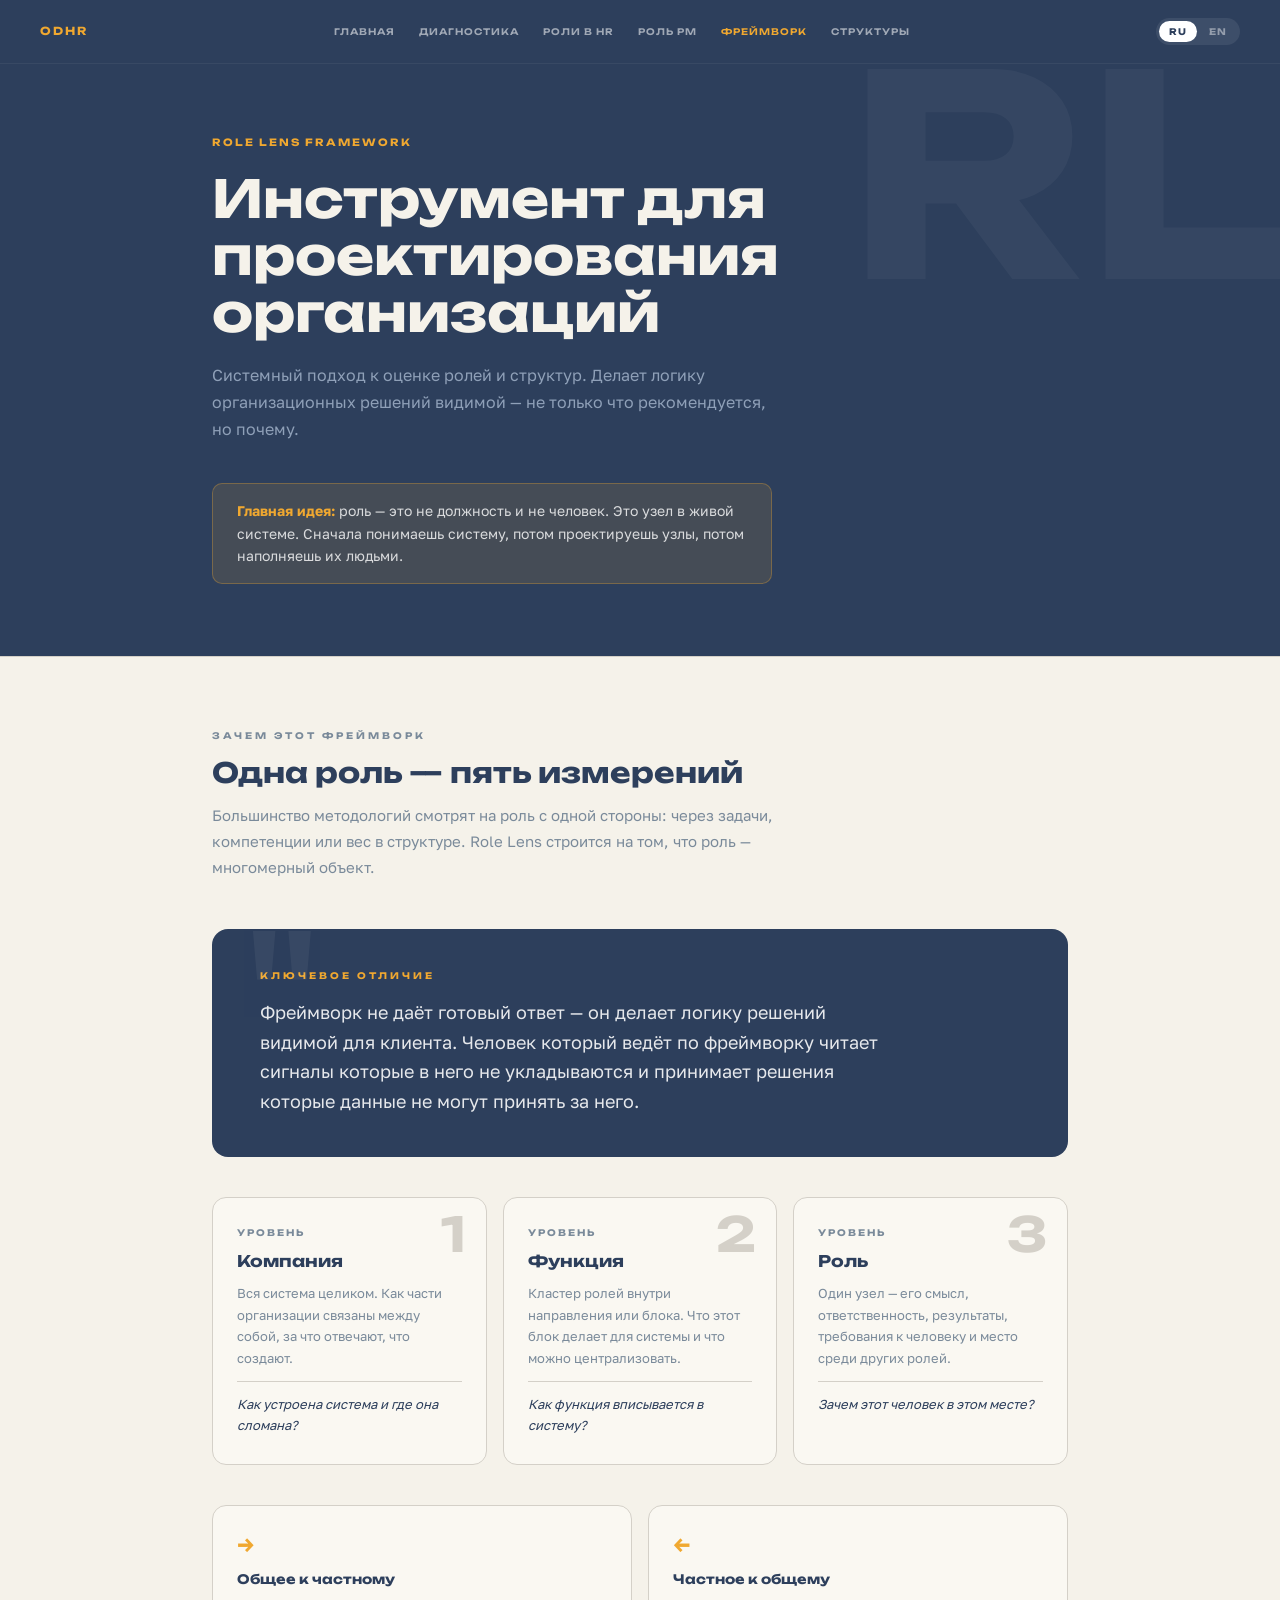
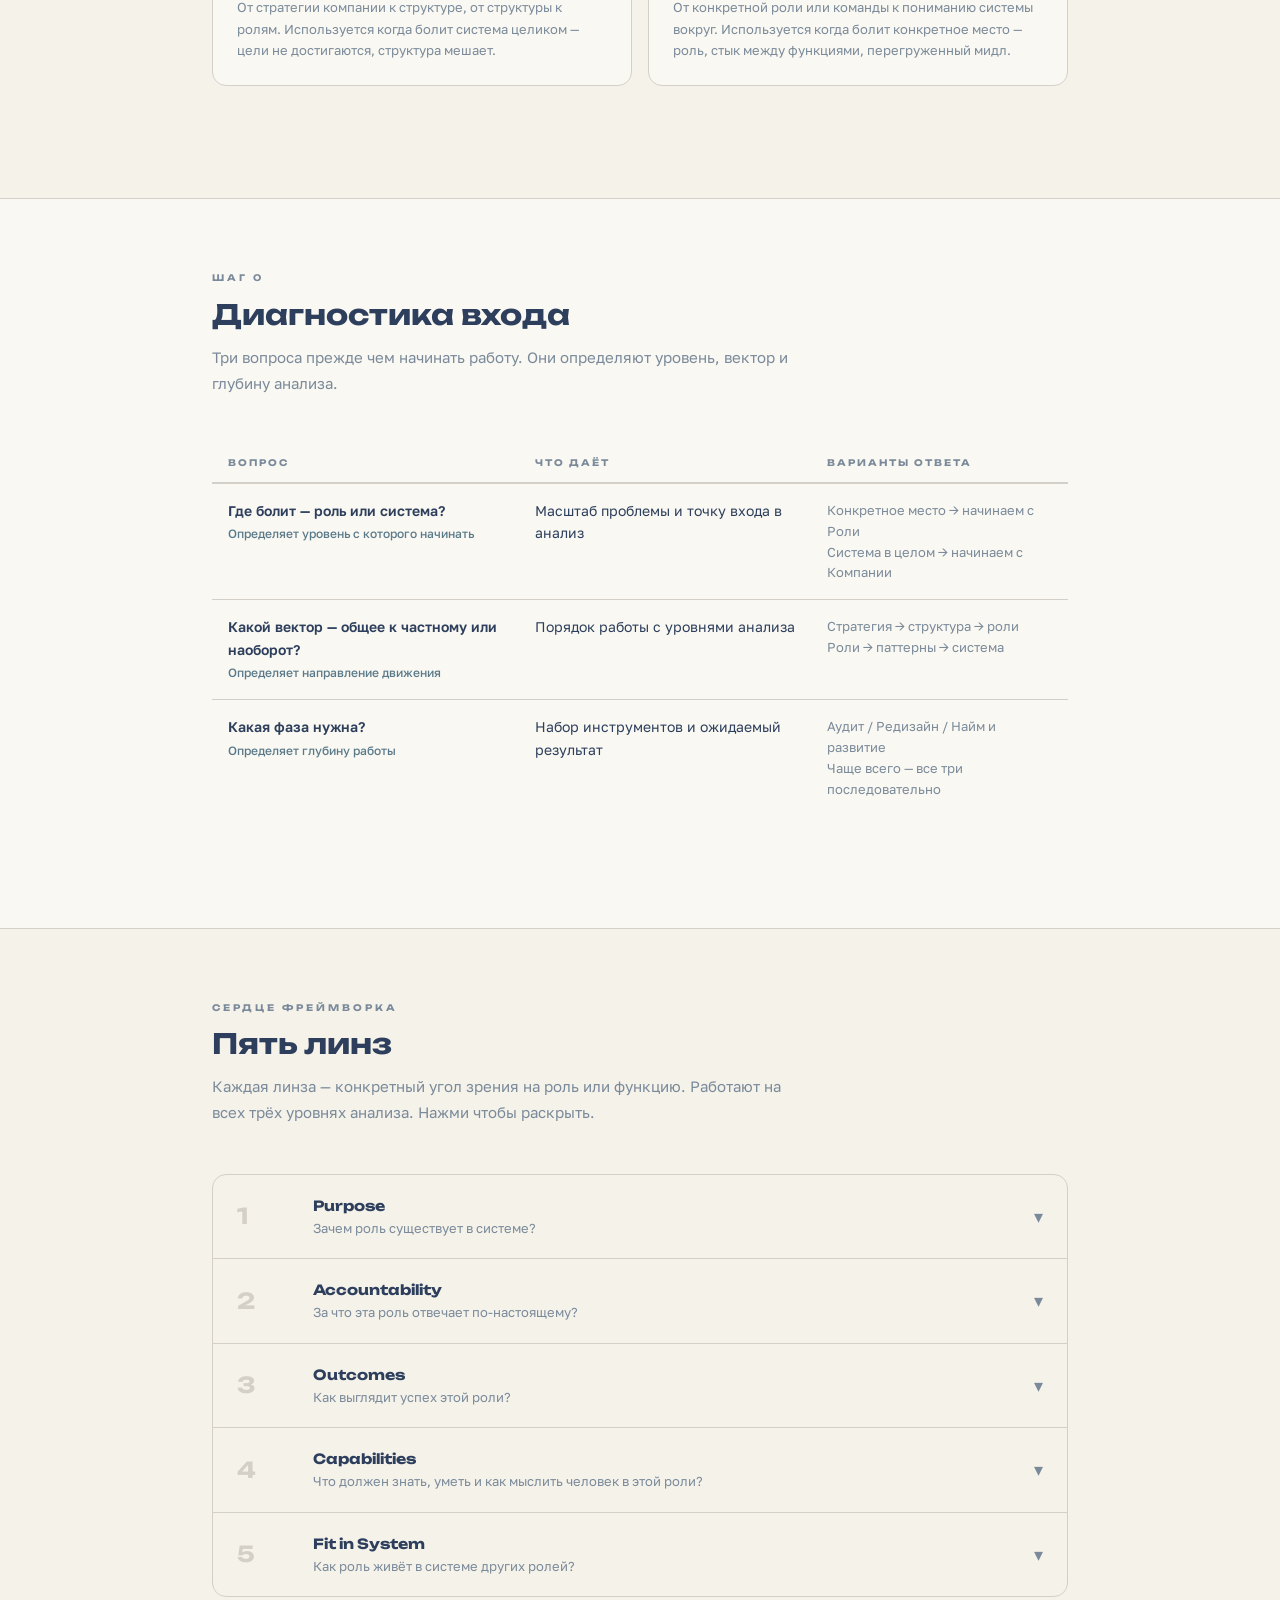
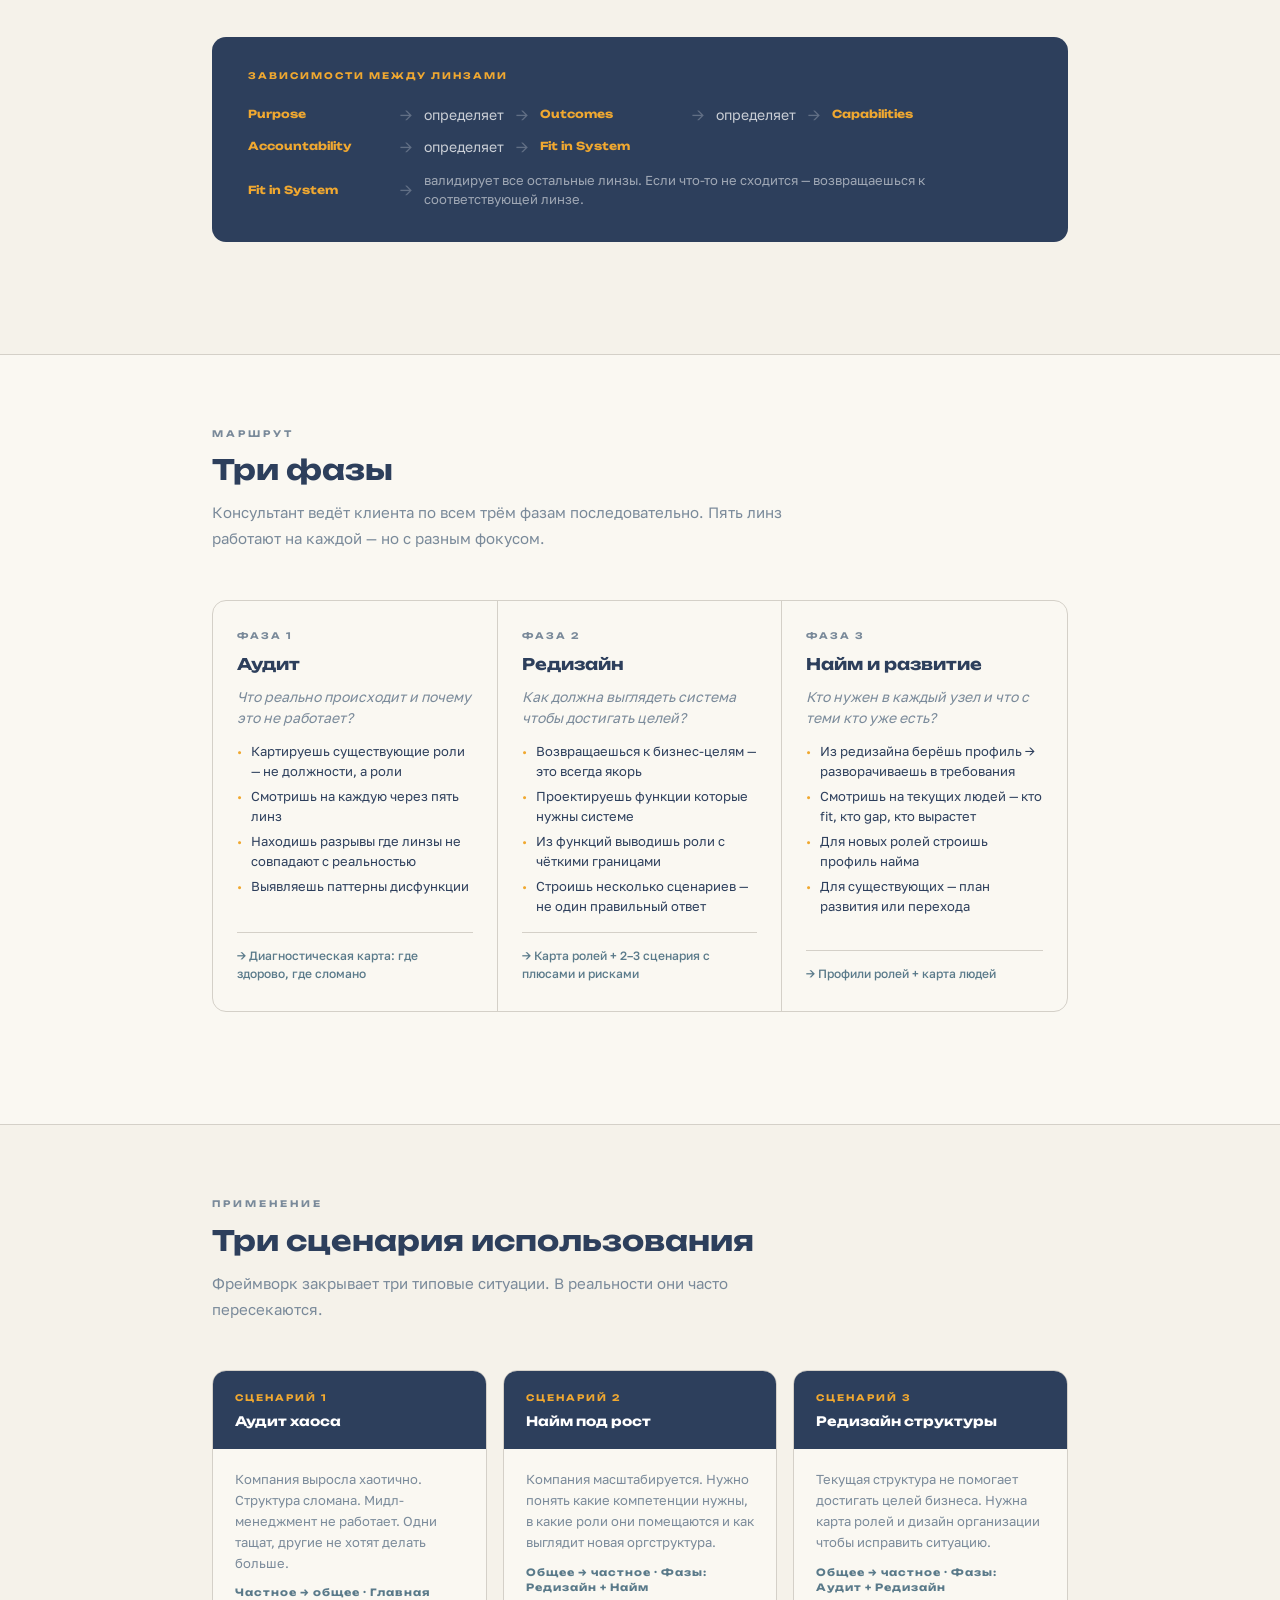
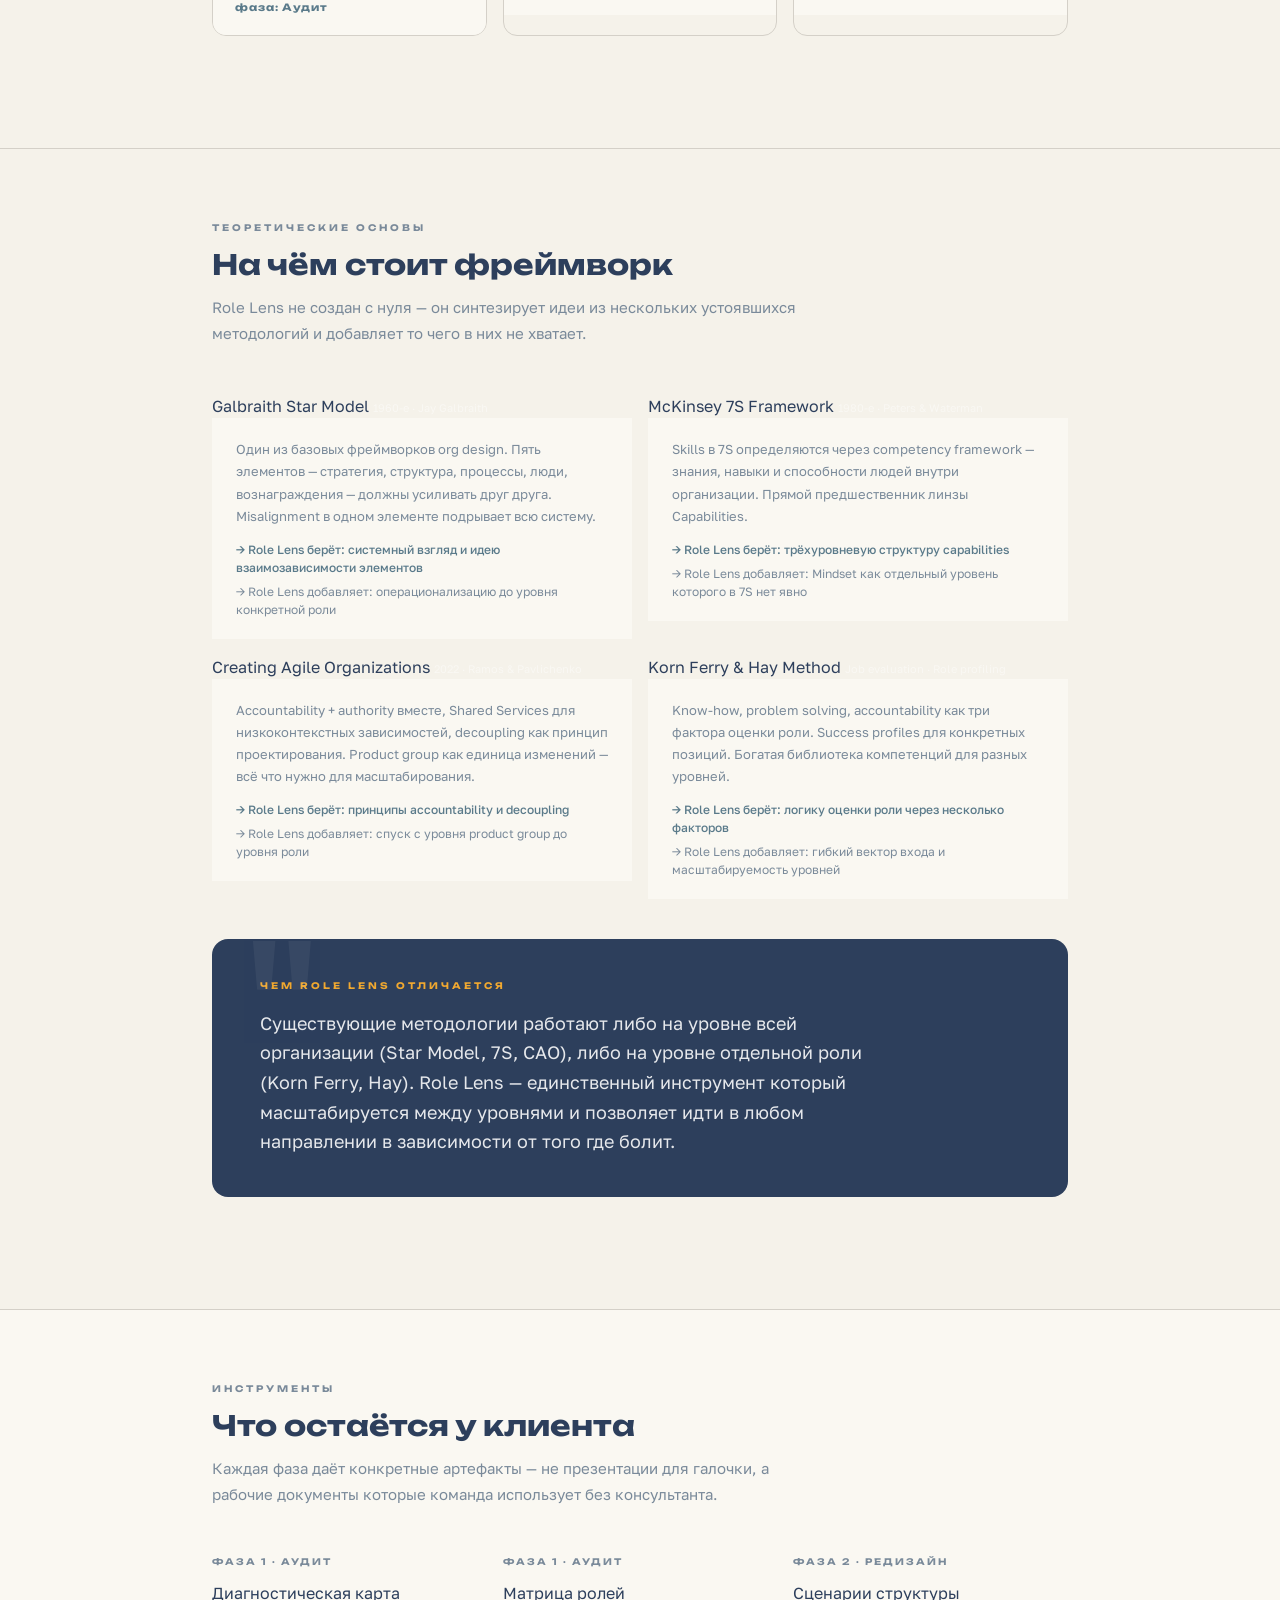
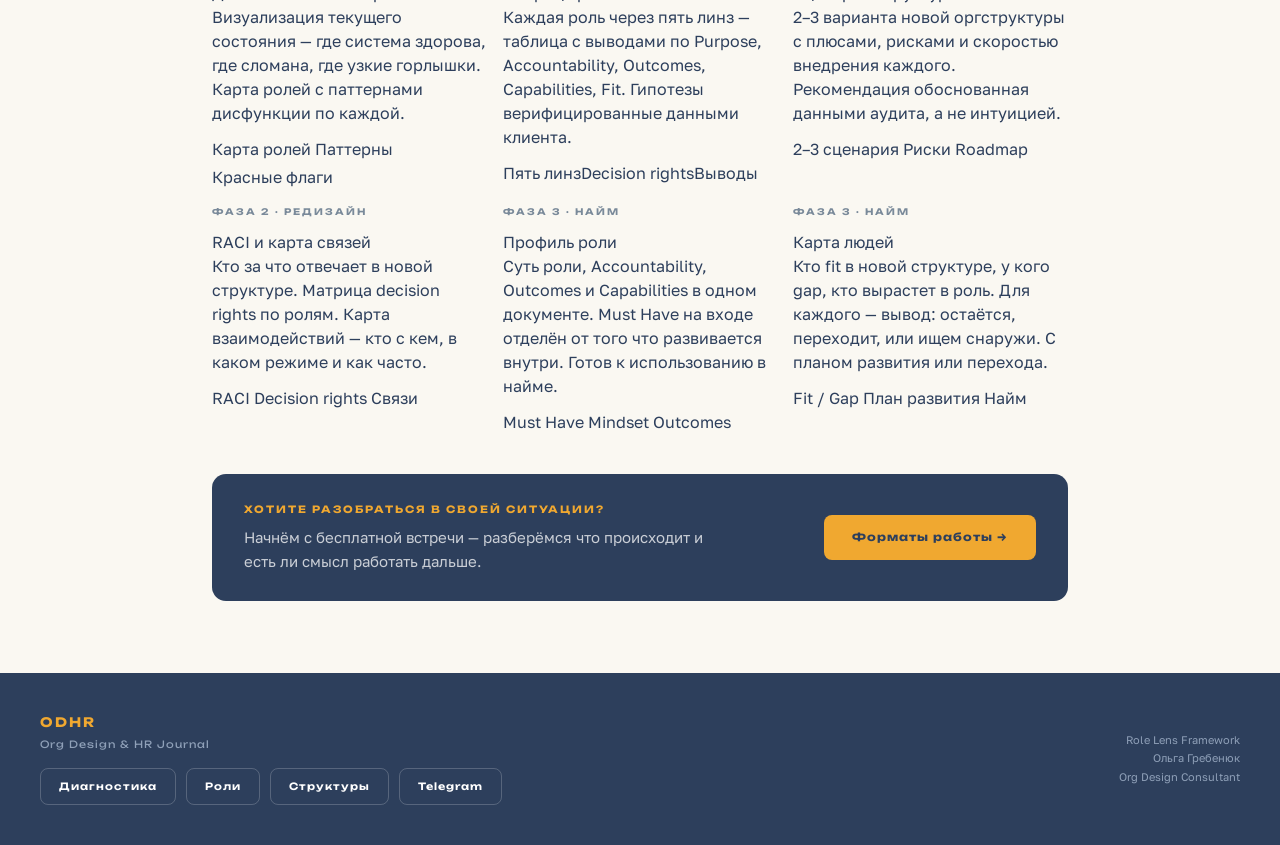
==== framework.html @ 18128cc6 "Update framework.html" ====
<!DOCTYPE html>
<html lang="ru">
<head>
<meta charset="UTF-8">
<meta name="viewport" content="width=device-width, initial-scale=1.0">
<title>Role Lens Framework | ODHR Journal</title>
<link href="https://fonts.googleapis.com/css2?family=Unbounded:wght@300;400;600;700&family=Golos+Text:wght@400;500;600&display=swap" rel="stylesheet">
<link rel="stylesheet" href="global.css">
<style>
:root {
  --ink: #2d3f5c;
  --paper: #f5f2ea;
  --cream: #faf8f2;
  --accent: #f0a830;
  --accent2: #5a7a8a;
  --muted: #7a8a9a;
  --border: #d4d0c8;
}

* { box-sizing: border-box; margin: 0; padding: 0; }
body { font-family: 'Golos Text', sans-serif; background: var(--paper); color: var(--ink); min-height: 100vh; overflow-x: hidden; }

.container { max-width: 920px; margin: 0 auto; padding: 0 32px; }

/* NAV */
.site-nav { background: var(--ink); padding: 0 40px; display: flex; justify-content: space-between; align-items: center; height: 64px; position: sticky; top: 0; z-index: 1000; border-bottom: 1px solid rgba(255,255,255,0.05); }
.nav-brand { font-family: 'Unbounded', sans-serif; font-size: 11px; font-weight: 700; letter-spacing: 2px; color: var(--accent); text-decoration: none; }
.nav-menu { display: flex; gap: 24px; align-items: center; }
.nav-link { font-family: 'Unbounded', sans-serif; font-size: 9px; font-weight: 600; letter-spacing: 1px; color: rgba(255,255,255,0.55); text-decoration: none; transition: color 0.2s; text-transform: uppercase; }
.nav-link:hover { color: white; }
.nav-link.active { color: var(--accent); }
.menu-toggle { display: none; background: none; border: none; color: white; font-size: 20px; cursor: pointer; }

/* HERO */
.hero { background: var(--ink); color: var(--paper); padding: 64px 40px 72px; position: relative; overflow: hidden; }
.hero::before { content: 'RL'; position: absolute; right: -20px; top: -30px; font-family: 'Unbounded', sans-serif; font-size: 280px; font-weight: 700; opacity: 0.035; line-height: 1; pointer-events: none; color: white; }
.hero-tag { font-family: 'Unbounded', sans-serif; font-size: 10px; font-weight: 700; letter-spacing: 2px; text-transform: uppercase; color: var(--accent); margin-bottom: 20px; display: inline-block; }
.hero h1 { font-family: 'Unbounded', sans-serif; font-size: clamp(26px, 5vw, 52px); font-weight: 700; line-height: 1.1; max-width: 680px; margin-bottom: 20px; position: relative; z-index: 10; }
.hero-lead { font-size: 16px; color: #8fa0b8; max-width: 560px; line-height: 1.7; position: relative; z-index: 10; margin-bottom: 40px; }
.hero-claim { display: inline-block; background: rgba(240,168,48,0.12); border: 1px solid rgba(240,168,48,0.3); border-radius: 10px; padding: 16px 24px; font-size: 14px; color: rgba(255,255,255,0.8); line-height: 1.6; max-width: 560px; position: relative; z-index: 10; }
.hero-claim strong { color: var(--accent); }

/* SECTION */
.section { padding: 72px 0; border-top: 1px solid var(--border); }
.section.alt { background: var(--cream); }
.section-label { font-family: 'Unbounded', sans-serif; font-size: 9px; font-weight: 700; letter-spacing: 3px; text-transform: uppercase; color: var(--muted); margin-bottom: 12px; display: block; }
.section-title { font-family: 'Unbounded', sans-serif; font-size: clamp(18px, 3vw, 28px); font-weight: 700; line-height: 1.25; margin-bottom: 12px; }
.section-lead { font-size: 15px; color: var(--muted); max-width: 600px; line-height: 1.75; margin-bottom: 48px; }

/* IDEA BLOCK */
.idea-block { background: var(--ink); color: white; border-radius: 16px; padding: 40px 48px; margin-bottom: 40px; position: relative; overflow: hidden; }
.idea-block::before { content: '"'; position: absolute; top: -20px; left: 32px; font-family: 'Unbounded', sans-serif; font-size: 180px; opacity: 0.05; line-height: 1; }
.idea-label { font-family: 'Unbounded', sans-serif; font-size: 9px; font-weight: 700; letter-spacing: 3px; text-transform: uppercase; color: var(--accent); margin-bottom: 16px; display: block; }
.idea-text { font-size: 18px; line-height: 1.65; color: rgba(255,255,255,0.88); position: relative; z-index: 1; max-width: 640px; }

/* LEVELS */
.levels-grid { display: grid; grid-template-columns: repeat(3, 1fr); gap: 16px; margin-bottom: 40px; }
.level-card { border: 1.5px solid var(--border); border-radius: 14px; padding: 28px 24px; background: var(--cream); position: relative; overflow: hidden; }
.level-num { font-family: 'Unbounded', sans-serif; font-size: 48px; font-weight: 700; color: var(--border); position: absolute; top: 12px; right: 20px; line-height: 1; }
.level-tag { font-family: 'Unbounded', sans-serif; font-size: 9px; font-weight: 700; letter-spacing: 2px; text-transform: uppercase; color: var(--muted); margin-bottom: 10px; display: block; }
.level-name { font-family: 'Unbounded', sans-serif; font-size: 16px; font-weight: 700; margin-bottom: 10px; }
.level-desc { font-size: 13px; color: var(--muted); line-height: 1.65; }
.level-q { font-size: 13px; color: var(--ink); line-height: 1.6; margin-top: 12px; padding-top: 12px; border-top: 1px solid var(--border); font-style: italic; }

/* VECTORS */
.vectors { display: grid; grid-template-columns: 1fr 1fr; gap: 16px; margin-bottom: 40px; }
.vector-card { border: 1.5px solid var(--border); border-radius: 14px; padding: 24px; background: var(--cream); }
.vector-card.highlight { border-color: var(--accent2); background: rgba(90,122,138,0.06); }
.vector-arrow { font-family: 'Unbounded', sans-serif; font-size: 20px; font-weight: 700; color: var(--accent); margin-bottom: 10px; display: block; }
.vector-name { font-family: 'Unbounded', sans-serif; font-size: 13px; font-weight: 700; margin-bottom: 8px; }
.vector-desc { font-size: 13px; color: var(--muted); line-height: 1.65; }

/* ENTRY TABLE */
.entry-table { width: 100%; border-collapse: collapse; margin-bottom: 40px; }
.entry-table th { text-align: left; padding: 12px 16px; font-family: 'Unbounded', sans-serif; font-size: 9px; letter-spacing: 2px; text-transform: uppercase; color: var(--muted); border-bottom: 2px solid var(--border); }
.entry-table td { padding: 16px; border-bottom: 1px solid var(--border); font-size: 14px; vertical-align: top; line-height: 1.6; }
.entry-table tr:last-child td { border-bottom: none; }
.entry-table tr:hover td { background: rgba(240,168,48,0.04); }
.entry-q-text { font-weight: 600; color: var(--ink); }
.entry-gives { font-size: 12px; color: var(--accent2); font-weight: 500; }

/* LENSES */
.lenses-list { display: flex; flex-direction: column; gap: 0; border: 1.5px solid var(--border); border-radius: 14px; overflow: hidden; margin-bottom: 40px; }
.lens-item { border-bottom: 1px solid var(--border); }
.lens-item:last-child { border-bottom: none; }
.lens-header { display: grid; grid-template-columns: 56px 1fr auto; align-items: center; gap: 20px; padding: 20px 24px; cursor: pointer; transition: background 0.2s; }
.lens-header:hover { background: rgba(240,168,48,0.05); }
.lens-header.open { background: var(--ink); color: white; }
.lens-num { font-family: 'Unbounded', sans-serif; font-size: 22px; font-weight: 700; color: var(--border); line-height: 1; }
.lens-header.open .lens-num { color: rgba(255,255,255,0.25); }
.lens-title-wrap {}
.lens-name { font-family: 'Unbounded', sans-serif; font-size: 14px; font-weight: 700; margin-bottom: 3px; }
.lens-header.open .lens-name { color: var(--accent); }
.lens-question { font-size: 13px; color: var(--muted); }
.lens-header.open .lens-question { color: rgba(255,255,255,0.6); }
.lens-chevron { font-size: 18px; color: var(--muted); transition: transform 0.3s; }
.lens-header.open .lens-chevron { transform: rotate(180deg); color: white; }
.lens-body { display: none; padding: 28px 24px 32px; background: var(--cream); border-top: 1px solid var(--border); }
.lens-body.open { display: block; }

.lens-sub { font-family: 'Unbounded', sans-serif; font-size: 9px; font-weight: 700; letter-spacing: 2px; text-transform: uppercase; color: var(--muted); margin: 20px 0 10px; display: block; }
.lens-sub:first-child { margin-top: 0; }

.lens-flags { display: flex; flex-direction: column; gap: 6px; }
.lens-flag { display: flex; gap: 10px; font-size: 13px; color: var(--muted); line-height: 1.5; align-items: flex-start; }
.lens-flag::before { content: '—'; color: var(--accent); flex-shrink: 0; font-weight: 700; }

.lens-patterns { display: grid; grid-template-columns: 1fr 1fr; gap: 10px; }
.pattern-card { border: 1px solid var(--border); border-radius: 10px; padding: 14px 16px; background: white; }
.pattern-name { font-family: 'Unbounded', sans-serif; font-size: 10px; font-weight: 700; letter-spacing: 1px; color: var(--ink); margin-bottom: 5px; }
.pattern-desc { font-size: 12px; color: var(--muted); line-height: 1.5; }

.mini-table { width: 100%; border-collapse: collapse; margin: 8px 0; font-size: 13px; }
.mini-table th { text-align: left; padding: 8px 12px; font-family: 'Unbounded', sans-serif; font-size: 9px; letter-spacing: 1px; text-transform: uppercase; color: var(--muted); border-bottom: 1px solid var(--border); background: rgba(212,208,200,0.2); }
.mini-table td { padding: 10px 12px; border-bottom: 1px solid var(--border); vertical-align: top; line-height: 1.5; }
.mini-table tr:last-child td { border-bottom: none; }
.must { font-family: 'Unbounded', sans-serif; font-size: 9px; font-weight: 700; letter-spacing: 1px; color: var(--accent); }

/* PHASES */
.phases-grid { display: grid; grid-template-columns: repeat(3, 1fr); gap: 0; border: 1.5px solid var(--border); border-radius: 14px; overflow: hidden; margin-bottom: 40px; align-items: stretch; }
.phase-card { padding: 28px 24px; border-right: 1px solid var(--border); display: flex; flex-direction: column; }
.phase-card:last-child { border-right: none; }
.phase-num { font-family: 'Unbounded', sans-serif; font-size: 9px; font-weight: 700; letter-spacing: 2px; text-transform: uppercase; color: var(--muted); margin-bottom: 10px; display: block; }
.phase-name { font-family: 'Unbounded', sans-serif; font-size: 16px; font-weight: 700; margin-bottom: 10px; }
.phase-q { font-size: 14px; color: var(--muted); margin-bottom: 14px; font-style: italic; line-height: 1.5; }
.phase-steps { display: flex; flex-direction: column; gap: 6px; flex: 1; }
.phase-step { font-size: 13px; color: var(--ink); line-height: 1.5; padding-left: 14px; position: relative; }
.phase-step::before { content: '·'; position: absolute; left: 0; color: var(--accent); font-weight: 700; font-size: 16px; line-height: 1.2; }
.phase-out { margin-top: 16px; padding-top: 14px; border-top: 1px solid var(--border); font-size: 12px; color: var(--accent2); font-weight: 500; }

/* SCENARIOS */
.scenarios-grid { display: grid; grid-template-columns: repeat(3, 1fr); gap: 16px; margin-bottom: 40px; }
.scenario-card { border: 1.5px solid var(--border); border-radius: 14px; overflow: hidden; }
.scenario-top { background: var(--ink); padding: 20px 22px; }
.scenario-badge { font-family: 'Unbounded', sans-serif; font-size: 9px; font-weight: 700; letter-spacing: 2px; text-transform: uppercase; color: var(--accent); margin-bottom: 8px; display: block; }
.scenario-name { font-family: 'Unbounded', sans-serif; font-size: 13px; font-weight: 700; color: white; line-height: 1.3; }
.scenario-body { padding: 20px 22px; background: var(--cream); }
.scenario-trigger { font-size: 13px; color: var(--muted); line-height: 1.6; margin-bottom: 12px; }
.scenario-vector { font-family: 'Unbounded', sans-serif; font-size: 10px; font-weight: 700; letter-spacing: 1px; color: var(--accent2); }

/* DEPENDENCY */
.dep-block { background: var(--ink); border-radius: 14px; padding: 32px 36px; margin-bottom: 40px; }
.dep-title { font-family: 'Unbounded', sans-serif; font-size: 9px; font-weight: 700; letter-spacing: 2px; text-transform: uppercase; color: var(--accent); margin-bottom: 20px; display: block; }
.dep-chain { display: flex; flex-direction: column; gap: 8px; }
.dep-row { display: flex; align-items: center; gap: 12px; font-size: 14px; color: rgba(255,255,255,0.75); }
.dep-lens { font-family: 'Unbounded', sans-serif; font-size: 11px; font-weight: 700; color: var(--accent); min-width: 140px; }
.dep-arrow { color: rgba(255,255,255,0.25); font-size: 16px; }
.dep-desc { font-size: 13px; color: rgba(255,255,255,0.55); }

/* CASES
.cases-grid { display: grid; grid-template-columns: 1fr 1fr; gap: 16px; }
.case-card { border: 1.5px solid var(--border); border-radius: 14px; overflow: hidden; text-decoration: none; transition: all 0.2s; display: block; }
.case-card:hover { border-color: var(--ink); transform: translateY(-2px); box-shadow: 0 8px 24px rgba(0,0,0,0.08); }
.case-top { background: var(--ink); padding: 20px 24px; }
.case-industry { font-family: 'Unbounded', sans-serif; font-size: 9px; font-weight: 700; letter-spacing: 2px; text-transform: uppercase; color: var(--accent); margin-bottom: 8px; display: block; }
.case-title { font-family: 'Unbounded', sans-serif; font-size: 14px; font-weight: 700; color: white; line-height: 1.3; }
.case-body { padding: 20px 24px; background: var(--cream); }
.case-scenario { font-size: 13px; color: var(--muted); line-height: 1.6; margin-bottom: 12px; }
.case-result { font-size: 13px; color: var(--accent2); font-weight: 500; }
.case-link { font-family: 'Unbounded', sans-serif; font-size: 10px; font-weight: 700; letter-spacing: 1px; color: var(--ink); margin-top: 14px; display: block; }  */

/* FOOTER */
.site-footer { background: var(--ink); color: white; padding: 40px; }
.footer-inner { display: flex; justify-content: space-between; align-items: center; flex-wrap: wrap; gap: 24px; }
.footer-brand { font-family: 'Unbounded', sans-serif; font-size: 13px; font-weight: 700; letter-spacing: 2px; color: var(--accent); }
.footer-brand span { display: block; font-size: 10px; font-weight: 400; color: #8fa0b8; margin-top: 4px; letter-spacing: 1px; }
.footer-copy { font-size: 11px; color: #8fa0b8; text-align: right; line-height: 1.7; }

@media (max-width: 768px) {
  .site-nav { padding: 0 20px; }
  .menu-toggle { display: block; }
  .nav-menu { display: none; position: absolute; top: 64px; left: 0; width: 100%; background: var(--ink); flex-direction: column; padding: 20px 0; border-bottom: 1px solid rgba(255,255,255,0.1); }
  .nav-menu.open { display: flex; }
  .hero { padding: 48px 24px 56px; }
  .section { padding: 48px 0; }
  .container { padding: 0 20px; }
  .levels-grid { grid-template-columns: 1fr; }
  .vectors { grid-template-columns: 1fr; }
  .phases-grid { grid-template-columns: 1fr; }
  .phase-card { border-right: none; border-bottom: 1px solid var(--border); }
  .phase-card:last-child { border-bottom: none; }
  .scenarios-grid { grid-template-columns: 1fr; }
  .cases-grid { grid-template-columns: 1fr; }
  .lens-patterns { grid-template-columns: 1fr; }
  .idea-block { padding: 28px 24px; }
}
</style>
</head>
<body>

<!-- NAV -->
<nav class="site-nav">
  <a href="home.html" class="nav-brand">ODHR</a>
  <div class="nav-menu" id="nav-menu">
    <a href="home.html" class="nav-link cross-link" id="nav-home">Главная</a>
    <a href="index.html" class="nav-link cross-link" id="nav-diag">Диагностика</a>
    <a href="hr_roles_guide.html" class="nav-link cross-link" id="nav-guide">Роли в HR</a>
    <a href="pm_skillset.html" class="nav-link cross-link" id="nav-pm">Роль PM</a>
    <a href="framework.html" class="nav-link active cross-link" id="nav-fw">Фреймворк</a>
    <a href="structure.html" class="nav-link cross-link" id="nav-str">Структуры</a>
  </div>
  <div class="nav-actions">
    <div class="lang-toggle">
      <button class="lang-btn active" onclick="changePageLang('ru')" id="btn-lang-ru">RU</button>
      <button class="lang-btn" onclick="changePageLang('en')" id="btn-lang-en">EN</button>
    </div>
    <button class="menu-toggle" id="mobile-menu-btn">☰</button>
  </div>
</nav>

<!-- HERO -->
<section class="hero">
  <div class="container">
    <span class="hero-tag">Role Lens Framework</span>
    <h1>Инструмент для проектирования организаций</h1>
    <p class="hero-lead">Системный подход к оценке ролей и структур. Делает логику организационных решений видимой — не только что рекомендуется, но почему.</p>
    <div class="hero-claim">
      <strong>Главная идея:</strong> роль — это не должность и не человек. Это узел в живой системе. Сначала понимаешь систему, потом проектируешь узлы, потом наполняешь их людьми.
    </div>
  </div>
</section>

<!-- WHY -->
<section class="section">
  <div class="container">
    <span class="section-label">Зачем этот фреймворк</span>
    <h2 class="section-title">Одна роль — пять измерений</h2>
    <p class="section-lead">Большинство методологий смотрят на роль с одной стороны: через задачи, компетенции или вес в структуре. Role Lens строится на том, что роль — многомерный объект.</p>

    <div class="idea-block">
      <span class="idea-label">Ключевое отличие</span>
      <p class="idea-text">Фреймворк не даёт готовый ответ — он делает логику решений видимой для клиента. Человек который ведёт по фреймворку читает сигналы которые в него не укладываются и принимает решения которые данные не могут принять за него.</p>
    </div>

    <div class="levels-grid">
      <div class="level-card">
        <span class="level-num">1</span>
        <span class="level-tag">Уровень</span>
        <div class="level-name">Компания</div>
        <div class="level-desc">Вся система целиком. Как части организации связаны между собой, за что отвечают, что создают.</div>
        <div class="level-q">Как устроена система и где она сломана?</div>
      </div>
      <div class="level-card">
        <span class="level-num">2</span>
        <span class="level-tag">Уровень</span>
        <div class="level-name">Функция</div>
        <div class="level-desc">Кластер ролей внутри направления или блока. Что этот блок делает для системы и что можно централизовать.</div>
        <div class="level-q">Как функция вписывается в систему?</div>
      </div>
      <div class="level-card">
        <span class="level-num">3</span>
        <span class="level-tag">Уровень</span>
        <div class="level-name">Роль</div>
        <div class="level-desc">Один узел — его смысл, ответственность, результаты, требования к человеку и место среди других ролей.</div>
        <div class="level-q">Зачем этот человек в этом месте?</div>
      </div>
    </div>

    <div class="vectors">
      <div class="vector-card">
        <span class="vector-arrow">→</span>
        <div class="vector-name">Общее к частному</div>
        <div class="vector-desc">От стратегии компании к структуре, от структуры к ролям. Используется когда болит система целиком — цели не достигаются, структура мешает.</div>
      </div>
      <div class="vector-card">
        <span class="vector-arrow">←</span>
        <div class="vector-name">Частное к общему</div>
        <div class="vector-desc">От конкретной роли или команды к пониманию системы вокруг. Используется когда болит конкретное место — роль, стык между функциями, перегруженный мидл.</div>
      </div>
    </div>
  </div>
</section>

<!-- ENTRY DIAGNOSIS -->
<section class="section alt">
  <div class="container">
    <span class="section-label">Шаг 0</span>
    <h2 class="section-title">Диагностика входа</h2>
    <p class="section-lead">Три вопроса прежде чем начинать работу. Они определяют уровень, вектор и глубину анализа.</p>

    <table class="entry-table">
      <thead>
        <tr>
          <th>Вопрос</th>
          <th>Что даёт</th>
          <th>Варианты ответа</th>
        </tr>
      </thead>
      <tbody>
        <tr>
          <td><span class="entry-q-text">Где болит — роль или система?</span><br><span class="entry-gives">Определяет уровень с которого начинать</span></td>
          <td>Масштаб проблемы и точку входа в анализ</td>
          <td style="font-size:13px;color:var(--muted);">Конкретное место → начинаем с Роли<br>Система в целом → начинаем с Компании</td>
        </tr>
        <tr>
          <td><span class="entry-q-text">Какой вектор — общее к частному или наоборот?</span><br><span class="entry-gives">Определяет направление движения</span></td>
          <td>Порядок работы с уровнями анализа</td>
          <td style="font-size:13px;color:var(--muted);">Стратегия → структура → роли<br>Роли → паттерны → система</td>
        </tr>
        <tr>
          <td><span class="entry-q-text">Какая фаза нужна?</span><br><span class="entry-gives">Определяет глубину работы</span></td>
          <td>Набор инструментов и ожидаемый результат</td>
          <td style="font-size:13px;color:var(--muted);">Аудит / Редизайн / Найм и развитие<br>Чаще всего — все три последовательно</td>
        </tr>
      </tbody>
    </table>
  </div>
</section>

<!-- FIVE LENSES -->
<section class="section">
  <div class="container">
    <span class="section-label">Сердце фреймворка</span>
    <h2 class="section-title">Пять линз</h2>
    <p class="section-lead">Каждая линза — конкретный угол зрения на роль или функцию. Работают на всех трёх уровнях анализа. Нажми чтобы раскрыть.</p>

    <div class="lenses-list">

      <!-- LENS 1: PURPOSE -->
      <div class="lens-item">
        <div class="lens-header" onclick="toggleLens(this)">
          <div class="lens-num">1</div>
          <div class="lens-title-wrap">
            <div class="lens-name">Purpose</div>
            <div class="lens-question">Зачем роль существует в системе?</div>
          </div>
          <span class="lens-chevron">▾</span>
        </div>
        <div class="lens-body">
          <span class="lens-sub">Четыре элемента</span>
          <table class="mini-table">
            <thead><tr><th>Элемент</th><th>Вопрос</th></tr></thead>
            <tbody>
              <tr><td><strong>Суть роли</strong></td><td>Одно предложение: [Роль] существует чтобы [глагол] [объект] так чтобы [результат для системы]</td></tr>
              <tr><td><strong>Проблема бизнеса</strong></td><td>Рост, риск или эффективность — что решает эта роль?</td></tr>
              <tr><td><strong>Тип ценности</strong></td><td>Revenue, Protection, Enablement или Direction — что доминирует?</td></tr>
              <tr><td><strong>Внутренний клиент</strong></td><td>Кто страдает первым когда роль работает плохо?</td></tr>
            </tbody>
          </table>
          <span class="lens-sub">Красные флаги</span>
          <div class="lens-flags">
            <div class="lens-flag">Purpose сформулирован через активности, не через результат</div>
            <div class="lens-flag">Разные стейкхолдеры описывают роль по-разному</div>
            <div class="lens-flag">Роль существует «потому что всегда была»</div>
            <div class="lens-flag">Внутренний клиент не определён или их слишком много</div>
          </div>
        </div>
      </div>

      <!-- LENS 2: ACCOUNTABILITY -->
      <div class="lens-item">
        <div class="lens-header" onclick="toggleLens(this)">
          <div class="lens-num">2</div>
          <div class="lens-title-wrap">
            <div class="lens-name">Accountability</div>
            <div class="lens-question">За что эта роль отвечает по-настоящему?</div>
          </div>
          <span class="lens-chevron">▾</span>
        </div>
        <div class="lens-body">
          <span class="lens-sub">Decision rights — уровни автономии</span>
          <table class="mini-table">
            <thead><tr><th>Уровень</th><th>Что означает</th></tr></thead>
            <tbody>
              <tr><td><strong>Decide</strong></td><td>Принимает решение самостоятельно — полный ownership</td></tr>
              <tr><td><strong>Approve</strong></td><td>Финальное согласование чужого решения</td></tr>
              <tr><td><strong>Recommend</strong></td><td>Предлагает, кто-то другой решает</td></tr>
              <tr><td><strong>Input</strong></td><td>Даёт информацию, не влияет на решение</td></tr>
              <tr><td><strong>Inform</strong></td><td>Получает информацию после решения</td></tr>
            </tbody>
          </table>
          <span class="lens-sub">Паттерны дисфункции</span>
          <div class="lens-patterns">
            <div class="pattern-card">
              <div class="pattern-name">Vacuum</div>
              <div class="pattern-desc">Зона есть, ownership нет. Никто не принимает решения — либо все, либо никто.</div>
            </div>
            <div class="pattern-card">
              <div class="pattern-name">Overlap</div>
              <div class="pattern-desc">Две роли считают одну зону своей. Постоянное трение и дублирование.</div>
            </div>
            <div class="pattern-card">
              <div class="pattern-name">Overload</div>
              <div class="pattern-desc">Одна роль держит слишком много зон. Человек тащит, система хрупкая.</div>
            </div>
            <div class="pattern-card">
              <div class="pattern-name">Phantom</div>
              <div class="pattern-desc">Формально отвечает, реально не влияет. Ownership без власти.</div>
            </div>
          </div>
          <span class="lens-sub" style="margin-top:20px;">Красные флаги</span>
          <div class="lens-flags">
            <div class="lens-flag">Мидл-менеджер не может назвать ни одного решения которое принял самостоятельно</div>
            <div class="lens-flag">Одна и та же зона «принадлежит» двум людям</div>
            <div class="lens-flag">Роль отвечает за результат но не влияет на процесс его достижения</div>
          </div>
        </div>
      </div>

      <!-- LENS 3: OUTCOMES -->
      <div class="lens-item">
        <div class="lens-header" onclick="toggleLens(this)">
          <div class="lens-num">3</div>
          <div class="lens-title-wrap">
            <div class="lens-name">Outcomes</div>
            <div class="lens-question">Как выглядит успех этой роли?</div>
          </div>
          <span class="lens-chevron">▾</span>
        </div>
        <div class="lens-body">
          <span class="lens-sub">Output vs Outcome — ключевое различие</span>
          <table class="mini-table">
            <thead><tr><th></th><th>Output</th><th>Outcome</th></tr></thead>
            <tbody>
              <tr><td><strong>Что это</strong></td><td>Результат активности</td><td>Результат для системы</td></tr>
              <tr><td><strong>Вопрос</strong></td><td>Что сделано?</td><td>Что изменилось?</td></tr>
              <tr><td><strong>Пример</strong></td><td>Провёл 20 встреч</td><td>Конверсия выросла на 15%</td></tr>
            </tbody>
          </table>
          <span class="lens-sub">Горизонты оценки</span>
          <table class="mini-table">
            <thead><tr><th>Горизонт</th><th>Когда виден результат</th><th>Типичные роли</th></tr></thead>
            <tbody>
              <tr><td><strong>Тактический</strong></td><td>Недели, месяц</td><td>Operations, Support, Sales</td></tr>
              <tr><td><strong>Квартальный</strong></td><td>3–6 месяцев</td><td>Product, Marketing, HR</td></tr>
              <tr><td><strong>Стратегический</strong></td><td>1–2 года</td><td>C-level, Org Design, R&D</td></tr>
            </tbody>
          </table>
          <span class="lens-sub">Красные флаги</span>
          <div class="lens-flags">
            <div class="lens-flag">Успех роли описывают через активности, не результаты</div>
            <div class="lens-flag">Горизонт оценки не совпадает с горизонтом реального результата</div>
            <div class="lens-flag">Никто не может назвать как выглядит провал в этой роли</div>
            <div class="lens-flag">Два outcomes одной роли противоречат друг другу</div>
          </div>
        </div>
      </div>

      <!-- LENS 4: CAPABILITIES -->
      <div class="lens-item">
        <div class="lens-header" onclick="toggleLens(this)">
          <div class="lens-num">4</div>
          <div class="lens-title-wrap">
            <div class="lens-name">Capabilities</div>
            <div class="lens-question">Что должен знать, уметь и как мыслить человек в этой роли?</div>
          </div>
          <span class="lens-chevron">▾</span>
        </div>
        <div class="lens-body">
          <span class="lens-sub">Три уровня — все обязательны</span>
          <table class="mini-table">
            <thead><tr><th>Уровень</th><th>Что это</th><th>Развиваемость</th></tr></thead>
            <tbody>
              <tr><td><strong>Knowledge</strong></td><td>Что знает — domain, functional, contextual</td><td>Высокая — 3–6 мес</td></tr>
              <tr><td><strong>Skills</strong></td><td>Что умеет делать в наблюдаемых ситуациях</td><td>Средняя — 6–12 мес</td></tr>
              <tr><td><strong>Mindset</strong></td><td>Как мыслит и реагирует под давлением</td><td>Низкая — нужен на входе</td></tr>
            </tbody>
          </table>
          <span class="lens-sub">Пять осей Mindset</span>
          <table class="mini-table">
            <thead><tr><th>Ось</th><th>Полюс А</th><th>Полюс Б</th></tr></thead>
            <tbody>
              <tr><td>Неопределённость</td><td>Нужна ясность чтобы двигаться</td><td>Движется создавая ясность</td></tr>
              <tr><td>Ответственность</td><td>Берёт когда дают</td><td>Берёт сам когда видит gap</td></tr>
              <tr><td>Обратная связь</td><td>Воспринимает как угрозу</td><td>Воспринимает как данные</td></tr>
              <tr><td>Масштаб</td><td>Комфортен в стабильной среде</td><td>Энергизируется от сложности</td></tr>
              <tr><td>Система vs люди</td><td>Оптимизирует процессы</td><td>Оптимизирует отношения</td></tr>
            </tbody>
          </table>
          <span class="lens-sub">Красные флаги</span>
          <div class="lens-flags">
            <div class="lens-flag">Capabilities описаны как абстрактные качества без наблюдаемых проявлений</div>
            <div class="lens-flag">Список нереалистичен — такого человека не существует</div>
            <div class="lens-flag">Mindset не описан или описан как «командный игрок»</div>
            <div class="lens-flag">Capabilities не выведены из Outcomes роли</div>
          </div>
        </div>
      </div>

      <!-- LENS 5: FIT IN SYSTEM -->
      <div class="lens-item">
        <div class="lens-header" onclick="toggleLens(this)">
          <div class="lens-num">5</div>
          <div class="lens-title-wrap">
            <div class="lens-name">Fit in System</div>
            <div class="lens-question">Как роль живёт в системе других ролей?</div>
          </div>
          <span class="lens-chevron">▾</span>
        </div>
        <div class="lens-body">
          <span class="lens-sub">Системные функции роли</span>
          <table class="mini-table">
            <thead><tr><th>Функция</th><th>Описание</th><th>Риск</th></tr></thead>
            <tbody>
              <tr><td><strong>Connector</strong></td><td>Связывает части системы между собой</td><td>Если уйдёт — система распадается</td></tr>
              <tr><td><strong>Gatekeeper</strong></td><td>Контролирует поток через себя</td><td>Bottleneck при перегрузке</td></tr>
              <tr><td><strong>Enabler</strong></td><td>Создаёт условия для работы других</td><td>Невидима пока не сломается</td></tr>
              <tr><td><strong>Driver</strong></td><td>Тянет систему вперёд</td><td>Выгорание если система сопротивляется</td></tr>
              <tr><td><strong>Stabilizer</strong></td><td>Удерживает систему от хаоса</td><td>Тормозит изменения</td></tr>
            </tbody>
          </table>
          <span class="lens-sub">Паттерны дисфункции в системе</span>
          <div class="lens-patterns">
            <div class="pattern-card">
              <div class="pattern-name">Bottleneck node</div>
              <div class="pattern-desc">Все потоки через одну роль. Система зависит от пропускной способности одного человека.</div>
            </div>
            <div class="pattern-card">
              <div class="pattern-name">Isolated node</div>
              <div class="pattern-desc">Роль слабо связана с системой. Работает в вакууме, влияние минимально.</div>
            </div>
            <div class="pattern-card">
              <div class="pattern-name">Boundary conflict</div>
              <div class="pattern-desc">Постоянное трение на стыке двух ролей — структурная проблема, не личная.</div>
            </div>
            <div class="pattern-card">
              <div class="pattern-name">Dependency trap</div>
              <div class="pattern-desc">Роль не может двигаться без постоянного input от другой. Автономия нулевая.</div>
            </div>
          </div>
          <span class="lens-sub" style="margin-top:20px;">Красные флаги</span>
          <div class="lens-flags">
            <div class="lens-flag">Карты связей у соседних ролей не совпадают</div>
            <div class="lens-flag">Есть зоны которые никто не считает своими</div>
            <div class="lens-flag">Постоянные конфликты на стыке одних и тех же ролей</div>
            <div class="lens-flag">Одна роль — единственная точка входа для критического потока</div>
          </div>
        </div>
      </div>

    </div>

    <div class="dep-block">
      <span class="dep-title">Зависимости между линзами</span>
      <div class="dep-chain">
        <div class="dep-row">
          <span class="dep-lens">Purpose</span>
          <span class="dep-arrow">→</span>
          <span>определяет</span>
          <span class="dep-arrow">→</span>
          <span class="dep-lens">Outcomes</span>
          <span class="dep-arrow">→</span>
          <span>определяет</span>
          <span class="dep-arrow">→</span>
          <span class="dep-lens">Capabilities</span>
        </div>
        <div class="dep-row">
          <span class="dep-lens">Accountability</span>
          <span class="dep-arrow">→</span>
          <span>определяет</span>
          <span class="dep-arrow">→</span>
          <span class="dep-lens">Fit in System</span>
        </div>
        <div class="dep-row" style="margin-top:4px;">
          <span class="dep-lens">Fit in System</span>
          <span class="dep-arrow">→</span>
          <span class="dep-desc">валидирует все остальные линзы. Если что-то не сходится — возвращаешься к соответствующей линзе.</span>
        </div>
      </div>
    </div>
  </div>
</section>

<!-- THREE PHASES -->
<section class="section alt">
  <div class="container">
    <span class="section-label">Маршрут</span>
    <h2 class="section-title">Три фазы</h2>
    <p class="section-lead">Консультант ведёт клиента по всем трём фазам последовательно. Пять линз работают на каждой — но с разным фокусом.</p>

    <div class="phases-grid">
      <div class="phase-card">
        <span class="phase-num">Фаза 1</span>
        <div class="phase-name">Аудит</div>
        <div class="phase-q">Что реально происходит и почему это не работает?</div>
        <div class="phase-steps">
          <div class="phase-step">Картируешь существующие роли — не должности, а роли</div>
          <div class="phase-step">Смотришь на каждую через пять линз</div>
          <div class="phase-step">Находишь разрывы где линзы не совпадают с реальностью</div>
          <div class="phase-step">Выявляешь паттерны дисфункции</div>
        </div>
        <div class="phase-out">→ Диагностическая карта: где здорово, где сломано</div>
      </div>
      <div class="phase-card">
        <span class="phase-num">Фаза 2</span>
        <div class="phase-name">Редизайн</div>
        <div class="phase-q">Как должна выглядеть система чтобы достигать целей?</div>
        <div class="phase-steps">
          <div class="phase-step">Возвращаешься к бизнес-целям — это всегда якорь</div>
          <div class="phase-step">Проектируешь функции которые нужны системе</div>
          <div class="phase-step">Из функций выводишь роли с чёткими границами</div>
          <div class="phase-step">Строишь несколько сценариев — не один правильный ответ</div>
        </div>
        <div class="phase-out">→ Карта ролей + 2–3 сценария с плюсами и рисками</div>
      </div>
      <div class="phase-card">
        <span class="phase-num">Фаза 3</span>
        <div class="phase-name">Найм и развитие</div>
        <div class="phase-q">Кто нужен в каждый узел и что с теми кто уже есть?</div>
        <div class="phase-steps">
          <div class="phase-step">Из редизайна берёшь профиль → разворачиваешь в требования</div>
          <div class="phase-step">Смотришь на текущих людей — кто fit, кто gap, кто вырастет</div>
          <div class="phase-step">Для новых ролей строишь профиль найма</div>
          <div class="phase-step">Для существующих — план развития или перехода</div>
        </div>
        <div class="phase-out">→ Профили ролей + карта людей</div>
      </div>
    </div>
  </div>
</section>

<!-- SCENARIOS -->
<section class="section">
  <div class="container">
    <span class="section-label">Применение</span>
    <h2 class="section-title">Три сценария использования</h2>
    <p class="section-lead">Фреймворк закрывает три типовые ситуации. В реальности они часто пересекаются.</p>

    <div class="scenarios-grid">
      <div class="scenario-card">
        <div class="scenario-top">
          <span class="scenario-badge">Сценарий 1</span>
          <div class="scenario-name">Аудит хаоса</div>
        </div>
        <div class="scenario-body">
          <div class="scenario-trigger">Компания выросла хаотично. Структура сломана. Мидл-менеджмент не работает. Одни тащат, другие не хотят делать больше.</div>
          <div class="scenario-vector">Частное → общее · Главная фаза: Аудит</div>
        </div>
      </div>
      <div class="scenario-card">
        <div class="scenario-top">
          <span class="scenario-badge">Сценарий 2</span>
          <div class="scenario-name">Найм под рост</div>
        </div>
        <div class="scenario-body">
          <div class="scenario-trigger">Компания масштабируется. Нужно понять какие компетенции нужны, в какие роли они помещаются и как выглядит новая оргструктура.</div>
          <div class="scenario-vector">Общее → частное · Фазы: Редизайн + Найм</div>
        </div>
      </div>
      <div class="scenario-card">
        <div class="scenario-top">
          <span class="scenario-badge">Сценарий 3</span>
          <div class="scenario-name">Редизайн структуры</div>
        </div>
        <div class="scenario-body">
          <div class="scenario-trigger">Текущая структура не помогает достигать целей бизнеса. Нужна карта ролей и дизайн организации чтобы исправить ситуацию.</div>
          <div class="scenario-vector">Общее → частное · Фазы: Аудит + Редизайн</div>
        </div>
      </div>
    </div>
  </div>
</section>

<!-- CASES 
<section class="section alt">
  <div class="container">
    <span class="section-label">Кейсы</span>
    <h2 class="section-title">Фреймворк в действии</h2>
    <p class="section-lead">Два реальных кейса разобранных пошагово через все фазы и линзы.</p>

    <div class="cases-grid">
      <a class="case-card" href="edtech_case_v2.html">
        <div class="case-top">
          <span class="case-industry">EdTech · Сценарий 3</span>
          <div class="case-title">Когда структура мешает расти</div>
        </div>
        <div class="case-body">
          <div class="case-scenario">Три направления, три параллельных стека ролей. Производство курса — 9 месяцев. Все говорят что оптимизировать нечего.</div>
          <div class="case-result">→ Реализован Shared Services Center</div>
          <span class="case-link">Читать кейс →</span>
        </div>
      </a>
      <a class="case-card" href="neginski_case.html">
        <div class="case-top">
          <span class="case-industry">Недвижимость · Сценарий 2</span>
          <div class="case-title">Строим HR-функцию с нуля</div>
        </div>
        <div class="case-body">
          <div class="case-scenario">Международная компания ~200 человек. HR-задачи размазаны по финансам, операционке и рекрутменту без единого центра.</div>
          <div class="case-result">→ Модель OIS + PCI, roadmap 90 дней</div>
          <span class="case-link">Читать кейс →</span>
        </div>
      </a>
    </div>
  </div>
</section> -->

<!-- THEORETICAL FOUNDATIONS -->
<section class="section">
  <div class="container">
    <span class="section-label">Теоретические основы</span>
    <h2 class="section-title">На чём стоит фреймворк</h2>
    <p class="section-lead">Role Lens не создан с нуля — он синтезирует идеи из нескольких устоявшихся методологий и добавляет то чего в них не хватает.</p>

    <div style="display:grid;grid-template-columns:1fr 1fr;gap:16px;margin-bottom:40px;">

      <div class="func-block" style="border-radius:14px;">
        <div class="func-block-header" style="cursor:default;border-radius:14px 14px 0 0;">
          <span>Galbraith Star Model</span>
          <span style="font-size:11px;color:rgba(255,255,255,0.45);font-weight:400;letter-spacing:0;">1960-е · Jay Galbraith</span>
        </div>
        <div style="padding:20px 24px;background:var(--cream);">
          <p style="font-size:13px;color:var(--muted);line-height:1.7;margin-bottom:14px;">Один из базовых фреймворков org design. Пять элементов — стратегия, структура, процессы, люди, вознаграждения — должны усиливать друг друга. Misalignment в одном элементе подрывает всю систему.</p>
          <div style="font-size:12px;color:var(--accent2);font-weight:500;">→ Role Lens берёт: системный взгляд и идею взаимозависимости элементов</div>
          <div style="font-size:12px;color:var(--muted);margin-top:6px;">→ Role Lens добавляет: операционализацию до уровня конкретной роли</div>
        </div>
      </div>

      <div class="func-block" style="border-radius:14px;">
        <div class="func-block-header" style="cursor:default;border-radius:14px 14px 0 0;">
          <span>McKinsey 7S Framework</span>
          <span style="font-size:11px;color:rgba(255,255,255,0.45);font-weight:400;letter-spacing:0;">1980-е · Peters & Waterman</span>
        </div>
        <div style="padding:20px 24px;background:var(--cream);">
          <p style="font-size:13px;color:var(--muted);line-height:1.7;margin-bottom:14px;">Skills в 7S определяются через competency framework — знания, навыки и способности людей внутри организации. Прямой предшественник линзы Capabilities.</p>
          <div style="font-size:12px;color:var(--accent2);font-weight:500;">→ Role Lens берёт: трёхуровневую структуру capabilities</div>
          <div style="font-size:12px;color:var(--muted);margin-top:6px;">→ Role Lens добавляет: Mindset как отдельный уровень которого в 7S нет явно</div>
        </div>
      </div>

      <div class="func-block" style="border-radius:14px;">
        <div class="func-block-header" style="cursor:default;border-radius:14px 14px 0 0;">
          <span>Creating Agile Organizations</span>
          <span style="font-size:11px;color:rgba(255,255,255,0.45);font-weight:400;letter-spacing:0;">2022 · Ramos & Pavlichenko</span>
        </div>
        <div style="padding:20px 24px;background:var(--cream);">
          <p style="font-size:13px;color:var(--muted);line-height:1.7;margin-bottom:14px;">Accountability + authority вместе, Shared Services для низкоконтекстных зависимостей, decoupling как принцип проектирования. Product group как единица изменений — всё что нужно для масштабирования.</p>
          <div style="font-size:12px;color:var(--accent2);font-weight:500;">→ Role Lens берёт: принципы accountability и decoupling</div>
          <div style="font-size:12px;color:var(--muted);margin-top:6px;">→ Role Lens добавляет: спуск с уровня product group до уровня роли</div>
        </div>
      </div>

      <div class="func-block" style="border-radius:14px;">
        <div class="func-block-header" style="cursor:default;border-radius:14px 14px 0 0;">
          <span>Korn Ferry & Hay Method</span>
          <span style="font-size:11px;color:rgba(255,255,255,0.45);font-weight:400;letter-spacing:0;">Job evaluation · Role profiling</span>
        </div>
        <div style="padding:20px 24px;background:var(--cream);">
          <p style="font-size:13px;color:var(--muted);line-height:1.7;margin-bottom:14px;">Know-how, problem solving, accountability как три фактора оценки роли. Success profiles для конкретных позиций. Богатая библиотека компетенций для разных уровней.</p>
          <div style="font-size:12px;color:var(--accent2);font-weight:500;">→ Role Lens берёт: логику оценки роли через несколько факторов</div>
          <div style="font-size:12px;color:var(--muted);margin-top:6px;">→ Role Lens добавляет: гибкий вектор входа и масштабируемость уровней</div>
        </div>
      </div>

    </div>

    <div class="idea-block">
      <span class="idea-label">Чем Role Lens отличается</span>
      <p class="idea-text">Существующие методологии работают либо на уровне всей организации (Star Model, 7S, CAO), либо на уровне отдельной роли (Korn Ferry, Hay). Role Lens — единственный инструмент который масштабируется между уровнями и позволяет идти в любом направлении в зависимости от того где болит.</p>
    </div>
  </div>
</section>

<!-- TOOLS -->
<section class="section alt">
  <div class="container">
    <span class="section-label">Инструменты</span>
    <h2 class="section-title">Что остаётся у клиента</h2>
    <p class="section-lead">Каждая фаза даёт конкретные артефакты — не презентации для галочки, а рабочие документы которые команда использует без консультанта.</p>

    <div style="display:grid;grid-template-columns:repeat(3,1fr);gap:16px;margin-bottom:40px;">

      <div class="role-card" style="border-radius:14px;">
        <div style="font-family:'Unbounded',sans-serif;font-size:9px;font-weight:700;letter-spacing:2px;text-transform:uppercase;color:var(--muted);margin-bottom:12px;">Фаза 1 · Аудит</div>
        <div class="role-name">Диагностическая карта</div>
        <div class="role-desc">Визуализация текущего состояния — где система здорова, где сломана, где узкие горлышки. Карта ролей с паттернами дисфункции по каждой.</div>
        <div style="margin-top:12px;display:flex;flex-wrap:wrap;gap:4px;">
          <span class="tag">Карта ролей</span>
          <span class="tag">Паттерны</span>
          <span class="tag">Красные флаги</span>
        </div>
      </div>

      <div class="role-card" style="border-radius:14px;">
        <div style="font-family:'Unbounded',sans-serif;font-size:9px;font-weight:700;letter-spacing:2px;text-transform:uppercase;color:var(--muted);margin-bottom:12px;">Фаза 1 · Аудит</div>
        <div class="role-name">Матрица ролей</div>
        <div class="role-desc">Каждая роль через пять линз — таблица с выводами по Purpose, Accountability, Outcomes, Capabilities, Fit. Гипотезы верифицированные данными клиента.</div>
        <div style="margin-top:12px;display:flex;flex-wrap:gap:4px;">
          <span class="tag">Пять линз</span>
          <span class="tag">Decision rights</span>
          <span class="tag">Выводы</span>
        </div>
      </div>

      <div class="role-card" style="border-radius:14px;">
        <div style="font-family:'Unbounded',sans-serif;font-size:9px;font-weight:700;letter-spacing:2px;text-transform:uppercase;color:var(--muted);margin-bottom:12px;">Фаза 2 · Редизайн</div>
        <div class="role-name">Сценарии структуры</div>
        <div class="role-desc">2–3 варианта новой оргструктуры с плюсами, рисками и скоростью внедрения каждого. Рекомендация обоснованная данными аудита, а не интуицией.</div>
        <div style="margin-top:12px;display:flex;flex-wrap:wrap;gap:4px;">
          <span class="tag">2–3 сценария</span>
          <span class="tag">Риски</span>
          <span class="tag">Roadmap</span>
        </div>
      </div>

      <div class="role-card" style="border-radius:14px;">
        <div style="font-family:'Unbounded',sans-serif;font-size:9px;font-weight:700;letter-spacing:2px;text-transform:uppercase;color:var(--muted);margin-bottom:12px;">Фаза 2 · Редизайн</div>
        <div class="role-name">RACI и карта связей</div>
        <div class="role-desc">Кто за что отвечает в новой структуре. Матрица decision rights по ролям. Карта взаимодействий — кто с кем, в каком режиме и как часто.</div>
        <div style="margin-top:12px;display:flex;flex-wrap:wrap;gap:4px;">
          <span class="tag">RACI</span>
          <span class="tag">Decision rights</span>
          <span class="tag">Связи</span>
        </div>
      </div>

      <div class="role-card" style="border-radius:14px;">
        <div style="font-family:'Unbounded',sans-serif;font-size:9px;font-weight:700;letter-spacing:2px;text-transform:uppercase;color:var(--muted);margin-bottom:12px;">Фаза 3 · Найм</div>
        <div class="role-name">Профиль роли</div>
        <div class="role-desc">Суть роли, Accountability, Outcomes и Capabilities в одном документе. Must Have на входе отделён от того что развивается внутри. Готов к использованию в найме.</div>
        <div style="margin-top:12px;display:flex;flex-wrap:wrap;gap:4px;">
          <span class="tag">Must Have</span>
          <span class="tag">Mindset</span>
          <span class="tag">Outcomes</span>
        </div>
      </div>

      <div class="role-card" style="border-radius:14px;">
        <div style="font-family:'Unbounded',sans-serif;font-size:9px;font-weight:700;letter-spacing:2px;text-transform:uppercase;color:var(--muted);margin-bottom:12px;">Фаза 3 · Найм</div>
        <div class="role-name">Карта людей</div>
        <div class="role-desc">Кто fit в новой структуре, у кого gap, кто вырастет в роль. Для каждого — вывод: остаётся, переходит, или ищем снаружи. С планом развития или перехода.</div>
        <div style="margin-top:12px;display:flex;flex-wrap:wrap;gap:4px;">
          <span class="tag">Fit / Gap</span>
          <span class="tag">План развития</span>
          <span class="tag">Найм</span>
        </div>
      </div>

    </div>

    <div style="background:var(--ink);border-radius:14px;padding:28px 32px;display:flex;justify-content:space-between;align-items:center;flex-wrap:wrap;gap:20px;">
      <div>
        <div style="font-family:'Unbounded',sans-serif;font-size:10px;font-weight:700;letter-spacing:2px;text-transform:uppercase;color:var(--accent);margin-bottom:8px;">Хотите разобраться в своей ситуации?</div>
        <div style="font-size:15px;color:rgba(255,255,255,0.75);max-width:480px;line-height:1.6;">Начнём с бесплатной встречи — разберёмся что происходит и есть ли смысл работать дальше.</div>
      </div>
      <a href="https://susperias.github.io/odhr/home.html#formats" style="font-family:'Unbounded',sans-serif;font-size:11px;font-weight:700;letter-spacing:1px;padding:14px 28px;background:var(--accent);color:var(--ink);border-radius:8px;text-decoration:none;white-space:nowrap;">Форматы работы →</a>
    </div>
  </div>
</section>

<!-- FOOTER -->
<footer class="site-footer">
  <div class="footer-inner">
    <div>
      <div class="footer-brand">ODHR<span>Org Design & HR Journal</span></div>
      <div style="display:flex;gap:10px;flex-wrap:wrap;margin-top:16px;">
        <a class="footer-link" href="index.html">Диагностика</a>
        <a class="footer-link" href="hr_roles_guide.html">Роли</a>
        <a class="footer-link" href="structure.html">Структуры</a>
        <a class="footer-link" href="https://t.me/ODHRAMA" target="_blank">Telegram</a>
      </div>
    </div>
    <div class="footer-copy">Role Lens Framework<br>Ольга Гребенюк<br>Org Design Consultant</div>
  </div>
</footer>

<script>
function changePageLang(lang) { App.setLanguage(lang); }

function toggleLens(header) {
  const isOpen = header.classList.contains('open');
  document.querySelectorAll('.lens-header').forEach(h => {
    h.classList.remove('open');
    h.nextElementSibling.classList.remove('open');
  });
  if (!isOpen) {
    header.classList.add('open');
    header.nextElementSibling.classList.add('open');
  }
}

document.querySelector('.menu-toggle').addEventListener('click', function() {
  document.querySelector('.nav-menu').classList.toggle('open');
});
</script>
<script src="main.js"></script>
<script src="contact-form.js"></script>
</body>
</html>
---- global.css ----
/* global.css */
:root {
  --ink: #2d3f5c; 
  --paper: #f5f2ea; 
  --cream: #faf8f2;
  --accent: #f0a830; 
  --accent2: #5a7a8a; 
  --muted: #7a8a9a; 
  --border: #d4d0c8;
}

* { box-sizing: border-box; margin: 0; padding: 0; }

body { 
  font-family: 'Golos Text', sans-serif; 
  background: var(--paper); 
  color: var(--ink); 
  min-height: 100vh; 
  line-height: 1.5;
}

.container { max-width: 920px; margin: 0 auto; padding: 0 32px; }
.divider { height: 1.5px; background: var(--border); margin: 40px 0; }
.section-label { font-family: 'Unbounded', sans-serif; font-size: 9px; font-weight: 700; letter-spacing: 3px; text-transform: uppercase; color: var(--muted); margin-bottom: 28px; display: block; }

/* Navigation */
.site-nav { background: var(--ink); padding: 0 40px; display: flex; justify-content: space-between; align-items: center; height: 64px; position: sticky; top: 0; z-index: 1000; border-bottom: 1px solid rgba(255,255,255,0.05); }
.nav-brand { font-family: 'Unbounded', sans-serif; font-size: 11px; font-weight: 700; letter-spacing: 2px; color: var(--accent); text-decoration: none; }
.nav-menu { display: flex; gap: 24px; align-items: center; }
.nav-link { font-family: 'Unbounded', sans-serif; font-size: 9px; font-weight: 600; letter-spacing: 1px; color: rgba(255,255,255,0.55); text-decoration: none; transition: color 0.2s; text-transform: uppercase; }
.nav-link:hover, .nav-link.active { color: white; }
.nav-link.active { color: var(--accent); }

/* Lang Toggle */
.lang-toggle { display: flex; gap: 2px; background: rgba(255,255,255,0.08); padding: 3px; border-radius: 20px; }
.lang-btn { background: transparent; border: none; color: rgba(255,255,255,0.45); font-family: 'Unbounded', sans-serif; font-size: 9px; font-weight: 700; cursor: pointer; padding: 5px 10px; border-radius: 14px; transition: all 0.2s; letter-spacing: 1px; }
.lang-btn.active { background: white; color: var(--ink); }
.menu-toggle { display: none; background: none; border: none; color: white; font-size: 20px; cursor: pointer; }

/* Buttons */
.btn-primary { font-family: 'Unbounded', sans-serif; font-size: 11px; font-weight: 700; letter-spacing: 1px; padding: 14px 28px; background: var(--accent); color: var(--ink); border: none; border-radius: 8px; cursor: pointer; text-decoration: none; transition: all 0.2s; display: inline-flex; align-items: center; justify-content: center; }
.btn-primary:hover { background: #e09820; }
.btn-ghost { font-family: 'Unbounded', sans-serif; font-size: 11px; font-weight: 600; letter-spacing: 1px; padding: 14px 28px; background: transparent; color: var(--ink); border: 1.5px solid var(--border); border-radius: 8px; cursor: pointer; text-decoration: none; transition: all 0.2s; display: inline-flex; align-items: center; justify-content: center;}

/* Footer */
.site-footer { background: var(--ink); color: white; padding: 40px; }
.footer-inner { display: flex; justify-content: space-between; align-items: center; flex-wrap: wrap; gap: 24px; }
.footer-brand { font-family: 'Unbounded', sans-serif; font-size: 13px; font-weight: 700; letter-spacing: 2px; color: var(--accent); }
.footer-brand span { display: block; font-size: 10px; font-weight: 400; color: #8fa0b8; margin-top: 4px; letter-spacing: 1px; }
.footer-links { display: flex; gap: 10px; flex-wrap: wrap; margin-top: 12px; }
.footer-link { display: inline-flex; align-items: center; gap: 8px; font-family: 'Unbounded', sans-serif; font-size: 10px; font-weight: 600; letter-spacing: 1px; color: white; text-decoration: none; padding: 10px 18px; border: 1.5px solid rgba(255,255,255,0.2); border-radius: 8px; transition: all 0.2s; }
.footer-link:hover { border-color: var(--accent); color: var(--accent); }
.footer-copy { font-size: 11px; color: #8fa0b8; text-align: right; line-height: 1.7; }

@media (max-width: 768px) {
  .site-nav { padding: 0 20px; }
  .menu-toggle { display: block; }
  .nav-menu { display: none; position: absolute; top: 64px; left: 0; width: 100%; background: var(--ink); flex-direction: column; padding: 20px 0; border-bottom: 1px solid rgba(255,255,255,0.1); box-shadow: 0 8px 24px rgba(0,0,0,0.2); }
  .nav-menu.open { display: flex; }
}
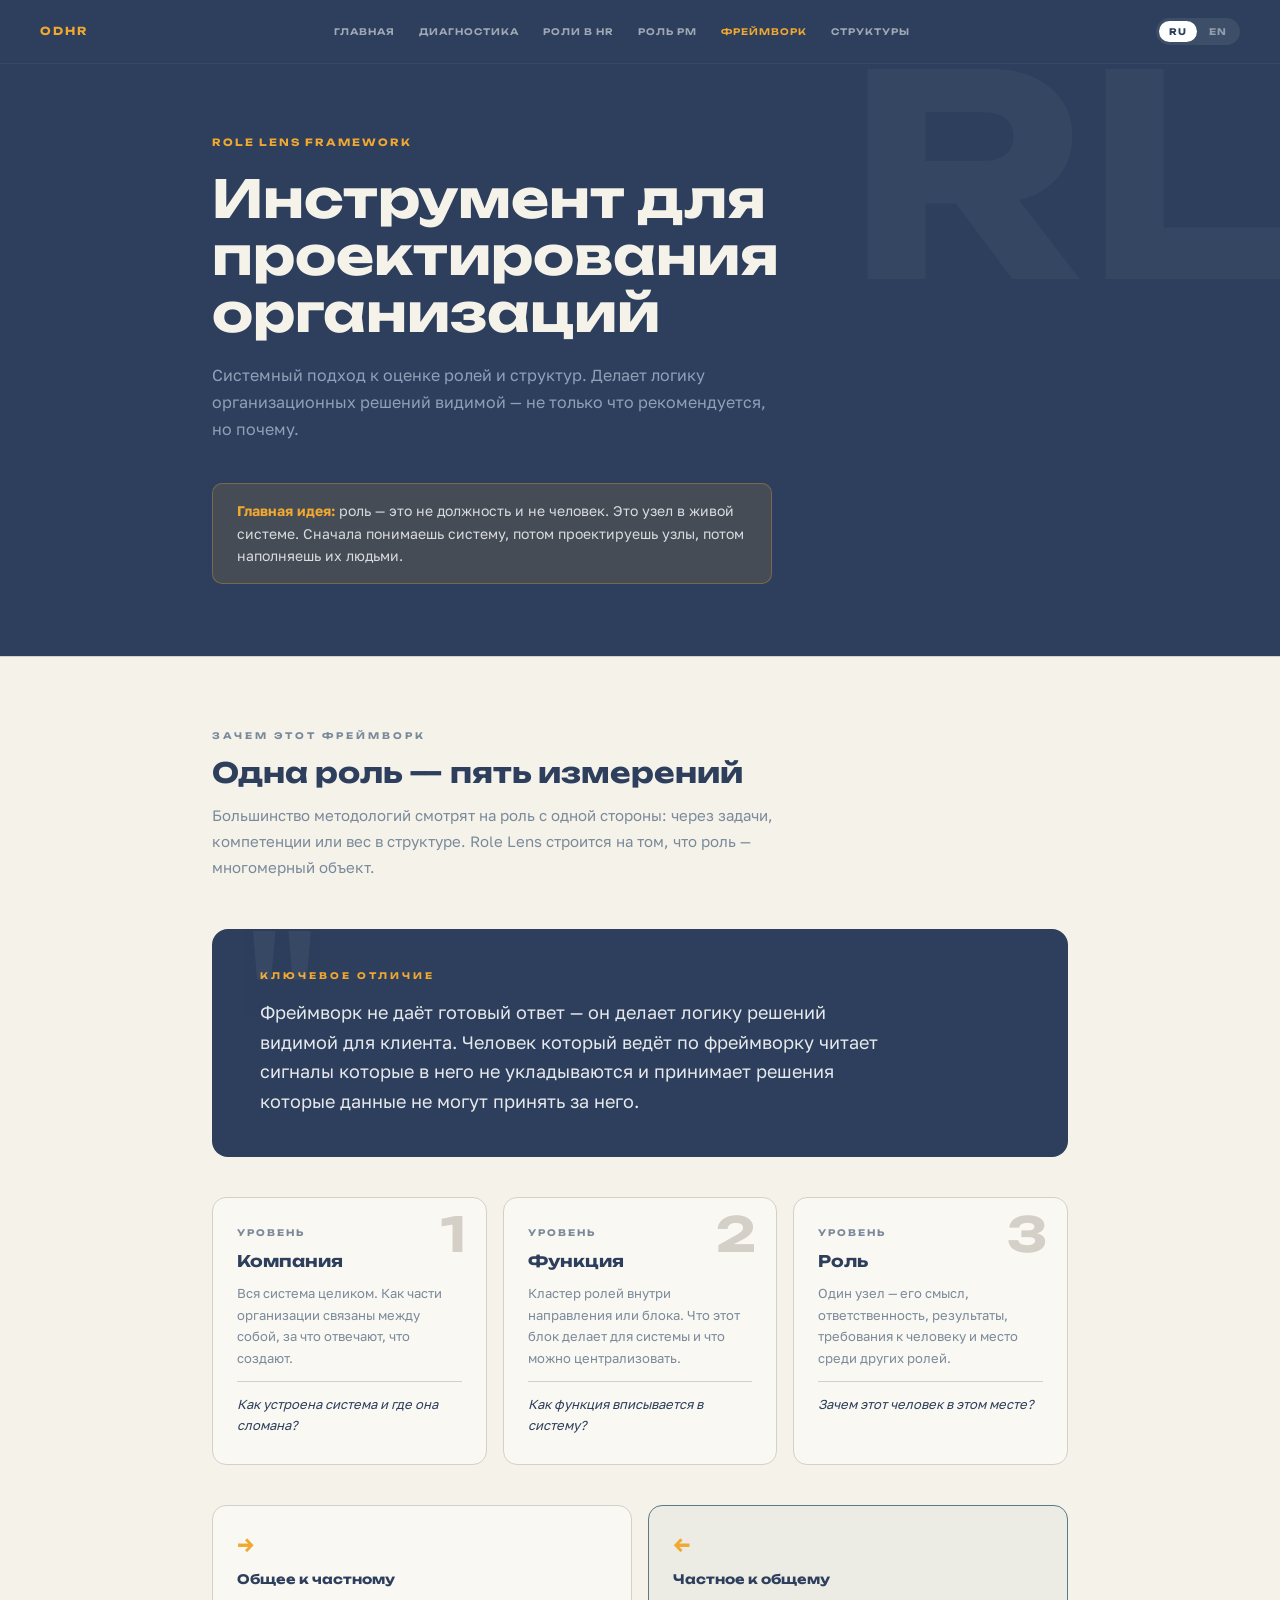
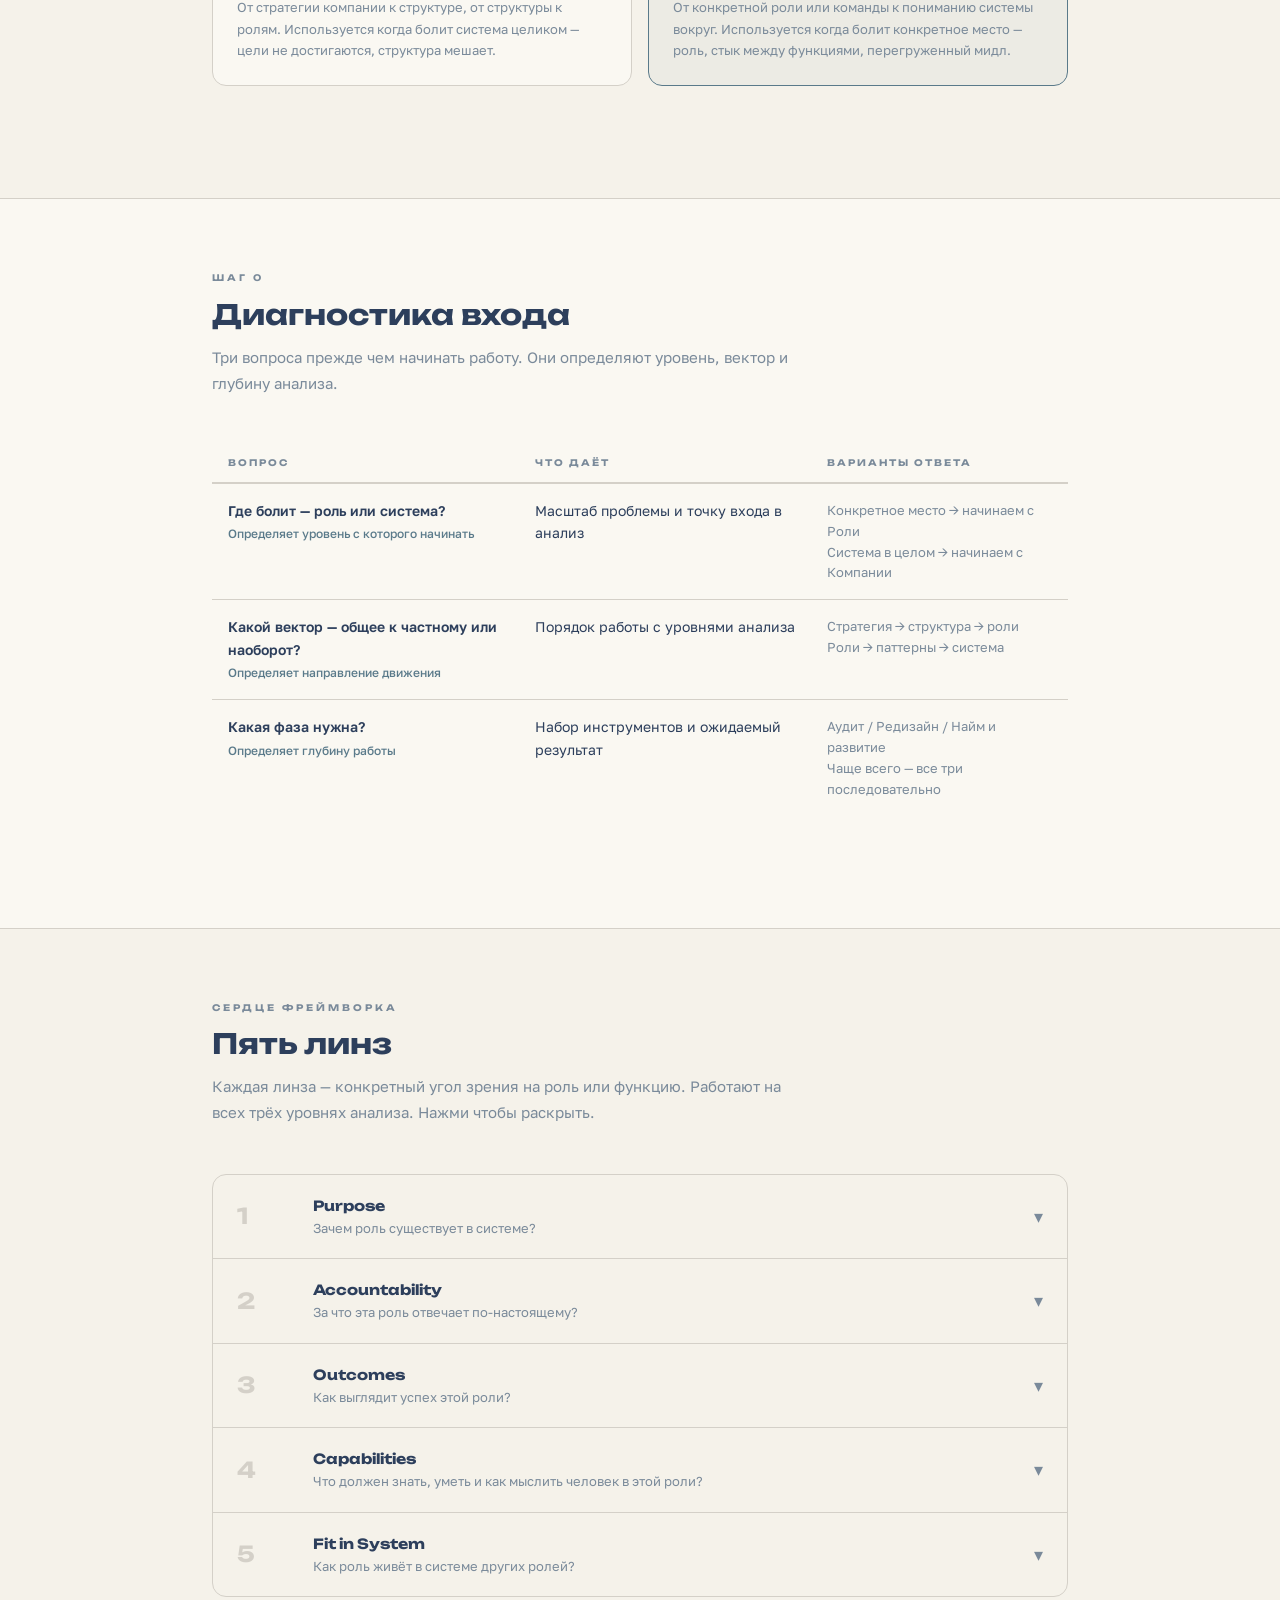
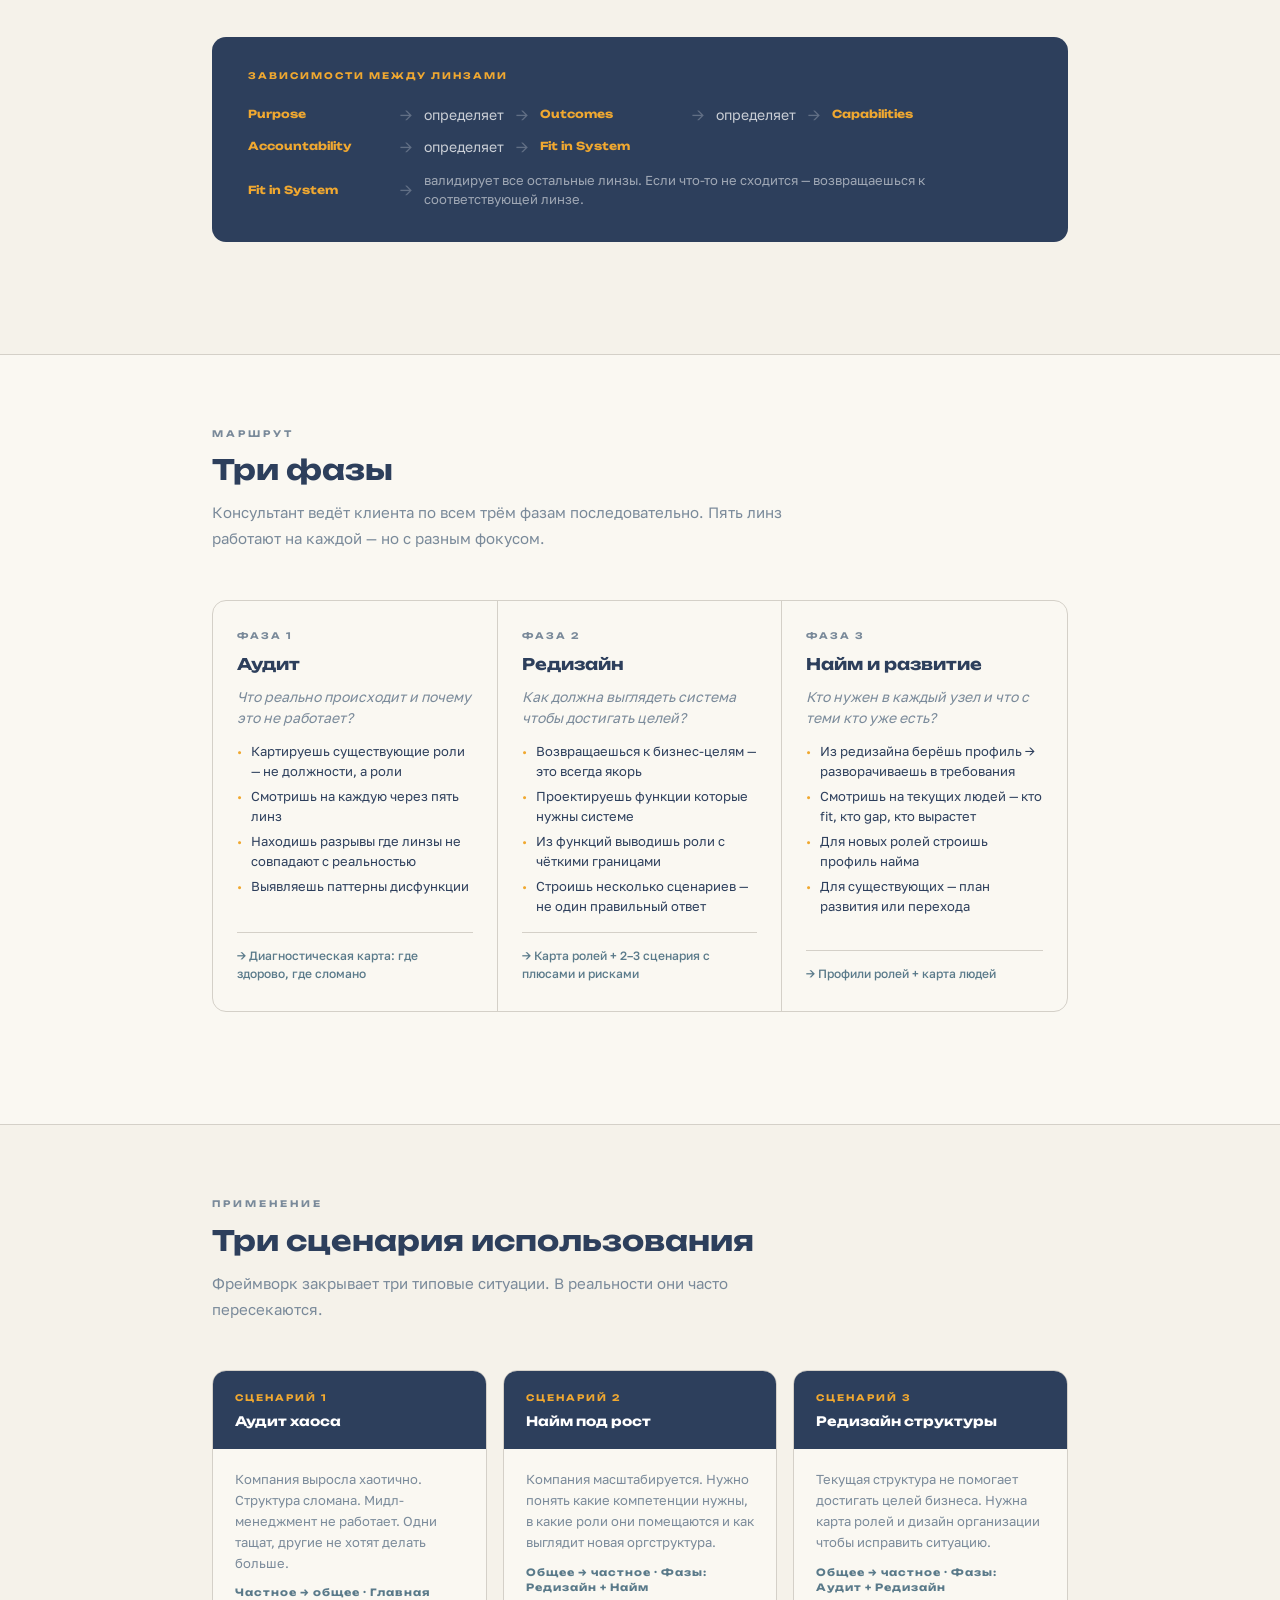
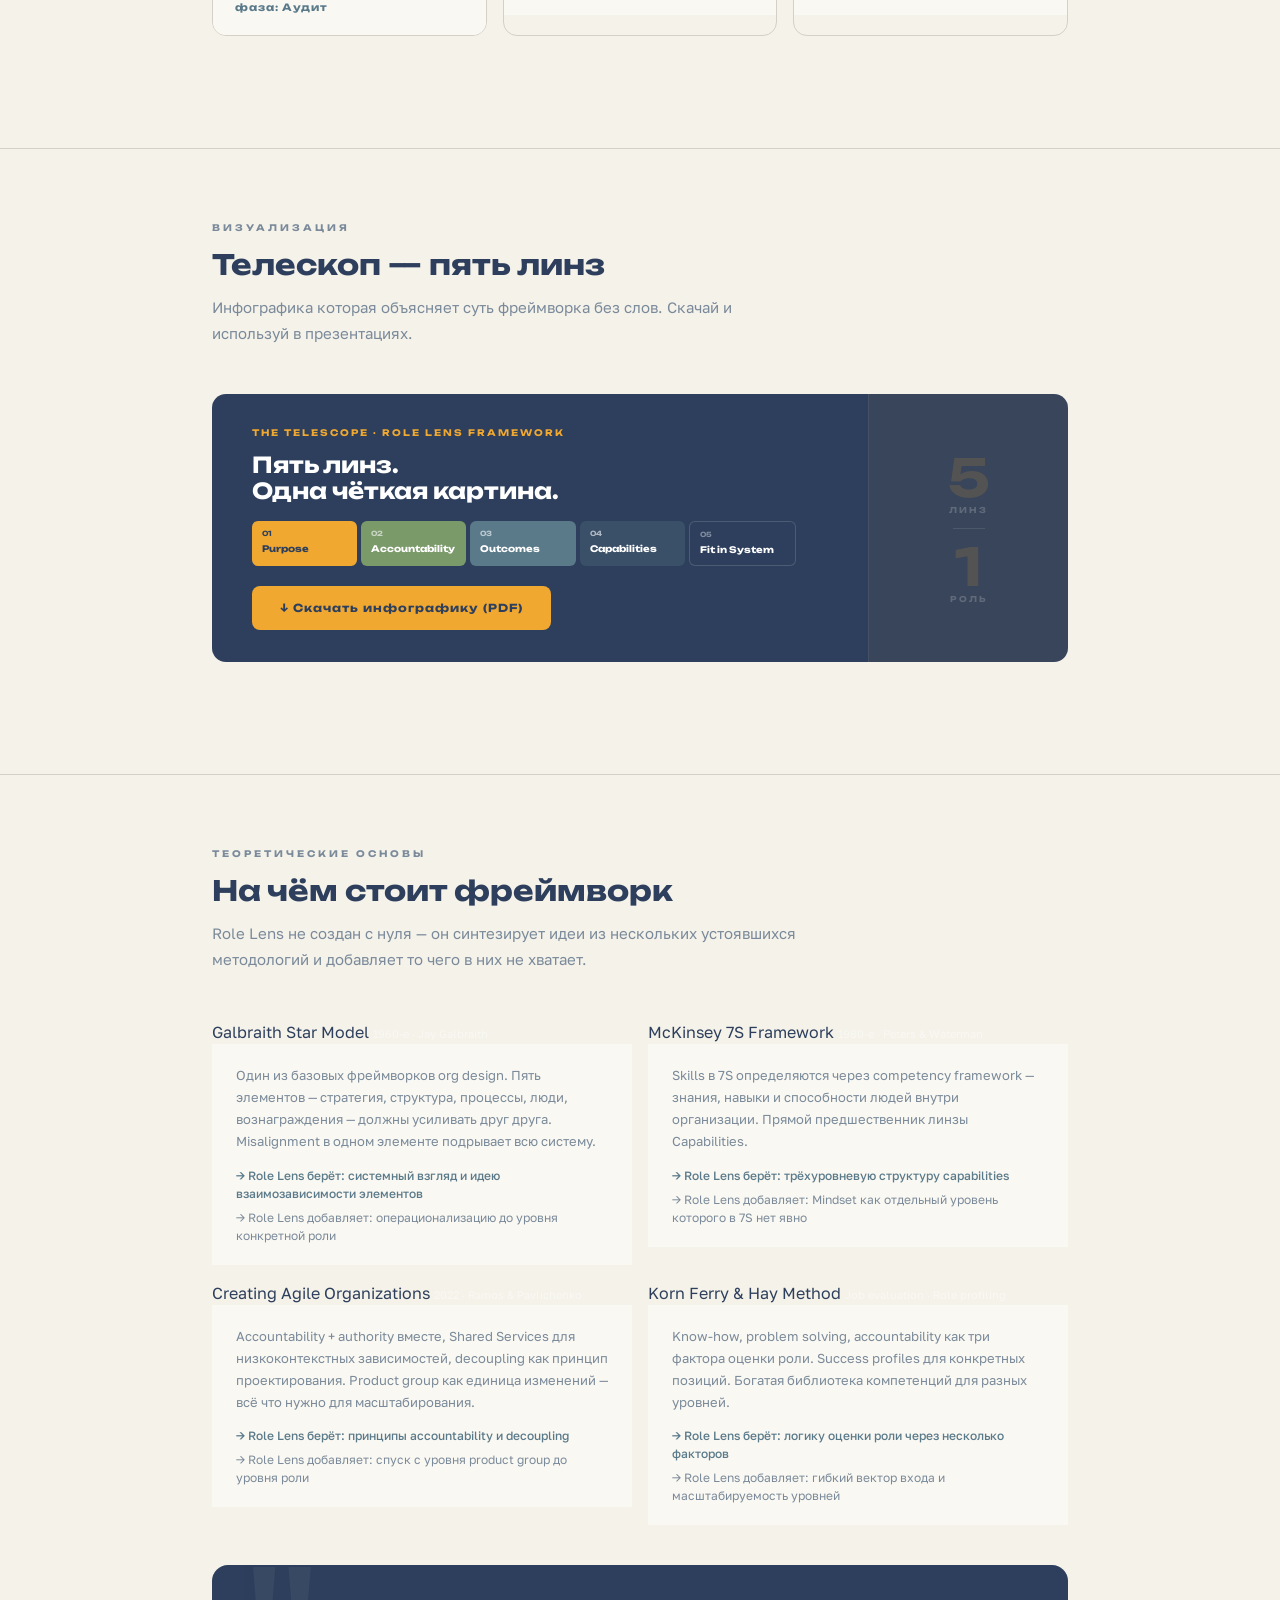
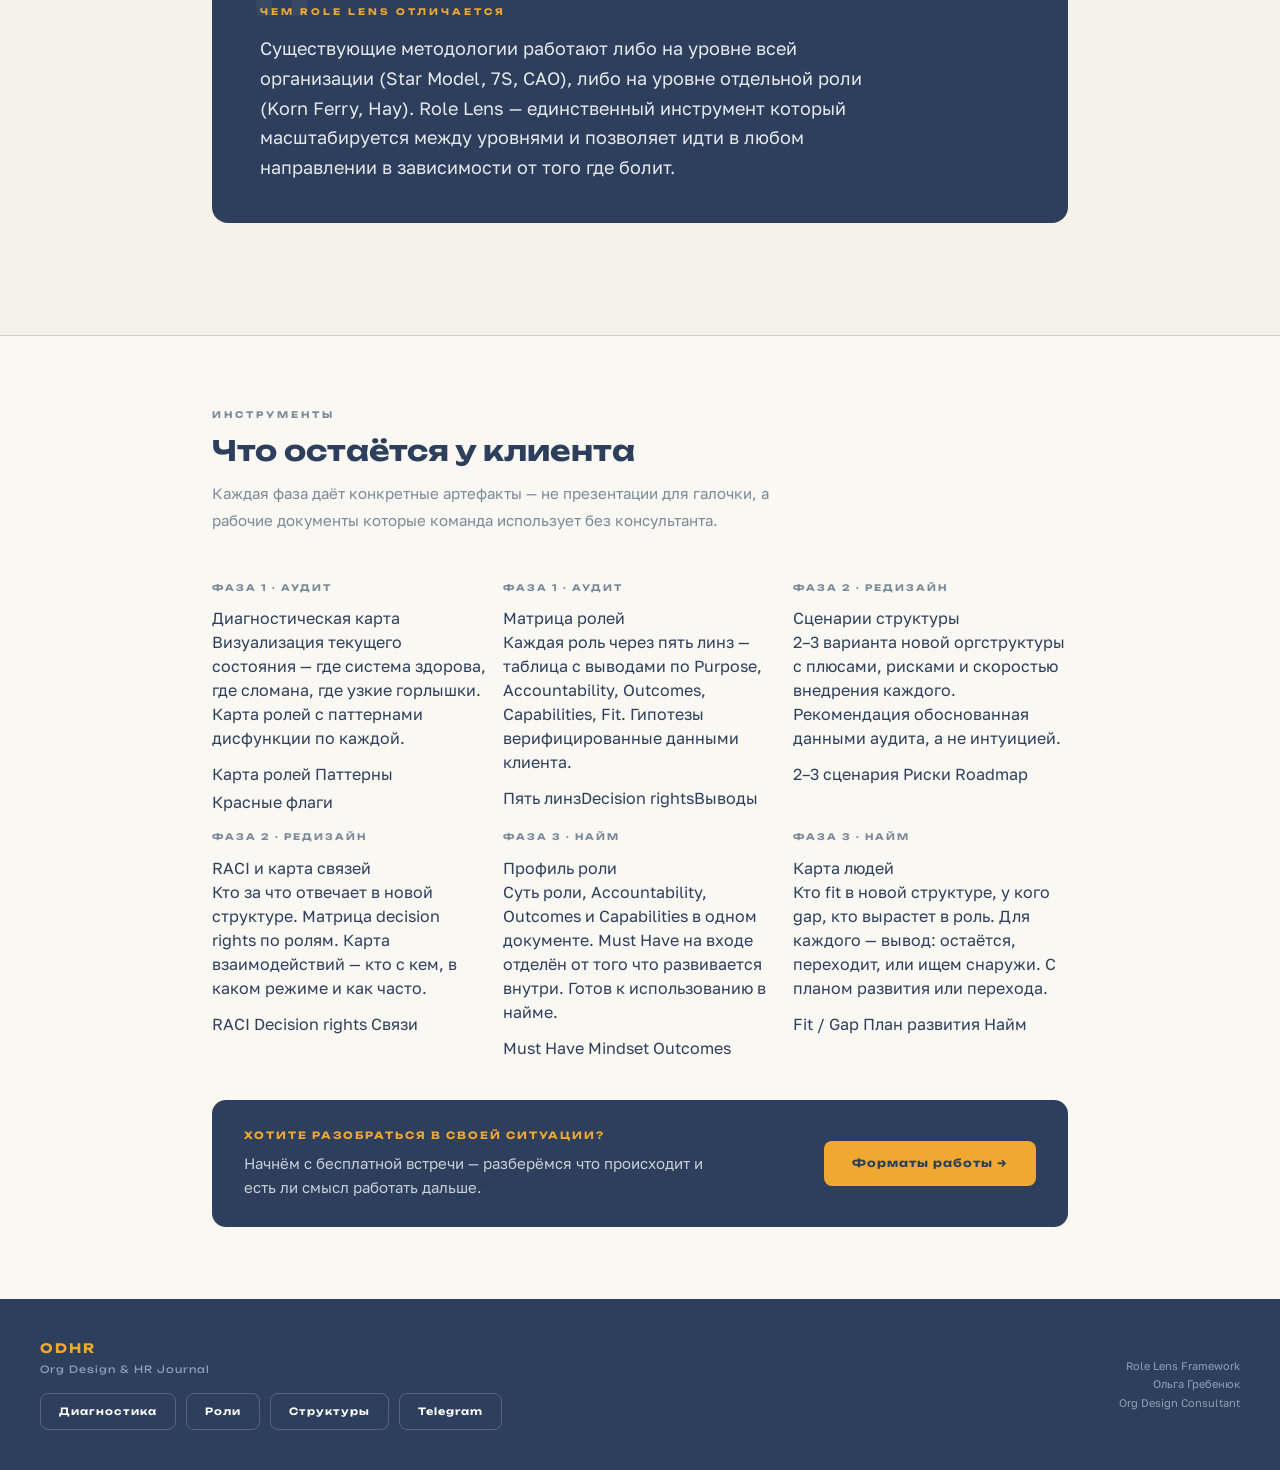
==== commit 17896272: "Update framework.html" ====
--- a/framework.html
+++ b/framework.html
@@ -157,7 +157,7 @@
 .case-body { padding: 20px 24px; background: var(--cream); }
 .case-scenario { font-size: 13px; color: var(--muted); line-height: 1.6; margin-bottom: 12px; }
 .case-result { font-size: 13px; color: var(--accent2); font-weight: 500; }
-.case-link { font-family: 'Unbounded', sans-serif; font-size: 10px; font-weight: 700; letter-spacing: 1px; color: var(--ink); margin-top: 14px; display: block; }  */
+.case-link { font-family: 'Unbounded', sans-serif; font-size: 10px; font-weight: 700; letter-spacing: 1px; color: var(--ink); margin-top: 14px; display: block; } */
 
 /* FOOTER */
 .site-footer { background: var(--ink); color: white; padding: 40px; }
@@ -262,7 +262,7 @@
         <div class="vector-name">Общее к частному</div>
         <div class="vector-desc">От стратегии компании к структуре, от структуры к ролям. Используется когда болит система целиком — цели не достигаются, структура мешает.</div>
       </div>
-      <div class="vector-card">
+      <div class="vector-card highlight">
         <span class="vector-arrow">←</span>
         <div class="vector-name">Частное к общему</div>
         <div class="vector-desc">От конкретной роли или команды к пониманию системы вокруг. Используется когда болит конкретное место — роль, стык между функциями, перегруженный мидл.</div>
@@ -651,7 +651,7 @@
   </div>
 </section>
 
-<!-- CASES 
+<!-- CASES
 <section class="section alt">
   <div class="container">
     <span class="section-label">Кейсы</span>
@@ -683,7 +683,67 @@
       </a>
     </div>
   </div>
-</section> -->
+</section>  -->
+
+<!-- TELESCOPE -->
+<section class="section">
+  <div class="container">
+    <span class="section-label">Визуализация</span>
+    <h2 class="section-title">Телескоп — пять линз</h2>
+    <p class="section-lead">Инфографика которая объясняет суть фреймворка без слов. Скачай и используй в презентациях.</p>
+
+    <div style="display:grid;grid-template-columns:1fr auto;gap:32px;align-items:center;background:var(--ink);border-radius:14px;overflow:hidden;margin-bottom:40px;">
+
+      <!-- PREVIEW -->
+      <div style="padding:32px 40px;">
+        <div style="font-family:'Unbounded',sans-serif;font-size:9px;font-weight:700;letter-spacing:2px;text-transform:uppercase;color:var(--accent);margin-bottom:12px;">The Telescope · Role Lens Framework</div>
+        <div style="font-family:'Unbounded',sans-serif;font-size:22px;font-weight:700;color:#fff;line-height:1.2;margin-bottom:16px;">Пять линз.<br>Одна чёткая картина.</div>
+
+        <!-- Mini lens strip -->
+        <div style="display:flex;gap:4px;margin-bottom:20px;">
+          <div style="flex:1;background:#f0a830;border-radius:6px;padding:8px 10px;">
+            <div style="font-family:'Unbounded',sans-serif;font-size:7px;font-weight:700;color:#2d3f5c;margin-bottom:3px;">01</div>
+            <div style="font-family:'Unbounded',sans-serif;font-size:9px;font-weight:700;color:#2d3f5c;">Purpose</div>
+          </div>
+          <div style="flex:1;background:#7a9a6a;border-radius:6px;padding:8px 10px;">
+            <div style="font-family:'Unbounded',sans-serif;font-size:7px;font-weight:700;color:rgba(255,255,255,0.6);margin-bottom:3px;">02</div>
+            <div style="font-family:'Unbounded',sans-serif;font-size:9px;font-weight:700;color:#fff;">Accountability</div>
+          </div>
+          <div style="flex:1;background:#5a7a8a;border-radius:6px;padding:8px 10px;">
+            <div style="font-family:'Unbounded',sans-serif;font-size:7px;font-weight:700;color:rgba(255,255,255,0.6);margin-bottom:3px;">03</div>
+            <div style="font-family:'Unbounded',sans-serif;font-size:9px;font-weight:700;color:#fff;">Outcomes</div>
+          </div>
+          <div style="flex:1;background:#3a5068;border-radius:6px;padding:8px 10px;">
+            <div style="font-family:'Unbounded',sans-serif;font-size:7px;font-weight:700;color:rgba(255,255,255,0.6);margin-bottom:3px;">04</div>
+            <div style="font-family:'Unbounded',sans-serif;font-size:9px;font-weight:700;color:#fff;">Capabilities</div>
+          </div>
+          <div style="flex:1;background:#2d3f5c;border:1px solid rgba(255,255,255,0.15);border-radius:6px;padding:8px 10px;">
+            <div style="font-family:'Unbounded',sans-serif;font-size:7px;font-weight:700;color:rgba(255,255,255,0.4);margin-bottom:3px;">05</div>
+            <div style="font-family:'Unbounded',sans-serif;font-size:9px;font-weight:700;color:#fff;">Fit in System</div>
+          </div>
+        </div>
+
+        <a href="https://github.com/susperias/odhr/raw/main/Lens%20(adapt-eng).pdf"
+           download
+           class="btn-primary"
+           style="display:inline-flex;gap:8px;align-items:center;">
+          ↓ Скачать инфографику (PDF)
+        </a>
+      </div>
+
+      <!-- DECORATIVE RIGHT -->
+      <div style="width:200px;height:100%;background:rgba(240,168,48,0.06);display:flex;align-items:center;justify-content:center;padding:40px 24px;border-left:1px solid rgba(255,255,255,0.06);">
+        <div style="text-align:center;">
+          <div style="font-family:'Unbounded',sans-serif;font-size:52px;font-weight:700;color:rgba(240,168,48,0.15);line-height:1;">5</div>
+          <div style="font-family:'Unbounded',sans-serif;font-size:8px;font-weight:700;letter-spacing:2px;text-transform:uppercase;color:rgba(255,255,255,0.2);">линз</div>
+          <div style="width:32px;height:1px;background:rgba(255,255,255,0.1);margin:12px auto;"></div>
+          <div style="font-family:'Unbounded',sans-serif;font-size:52px;font-weight:700;color:rgba(240,168,48,0.15);line-height:1;">1</div>
+          <div style="font-family:'Unbounded',sans-serif;font-size:8px;font-weight:700;letter-spacing:2px;text-transform:uppercase;color:rgba(255,255,255,0.2);">роль</div>
+        </div>
+      </div>
+    </div>
+  </div>
+</section>
 
 <!-- THEORETICAL FOUNDATIONS -->
 <section class="section">
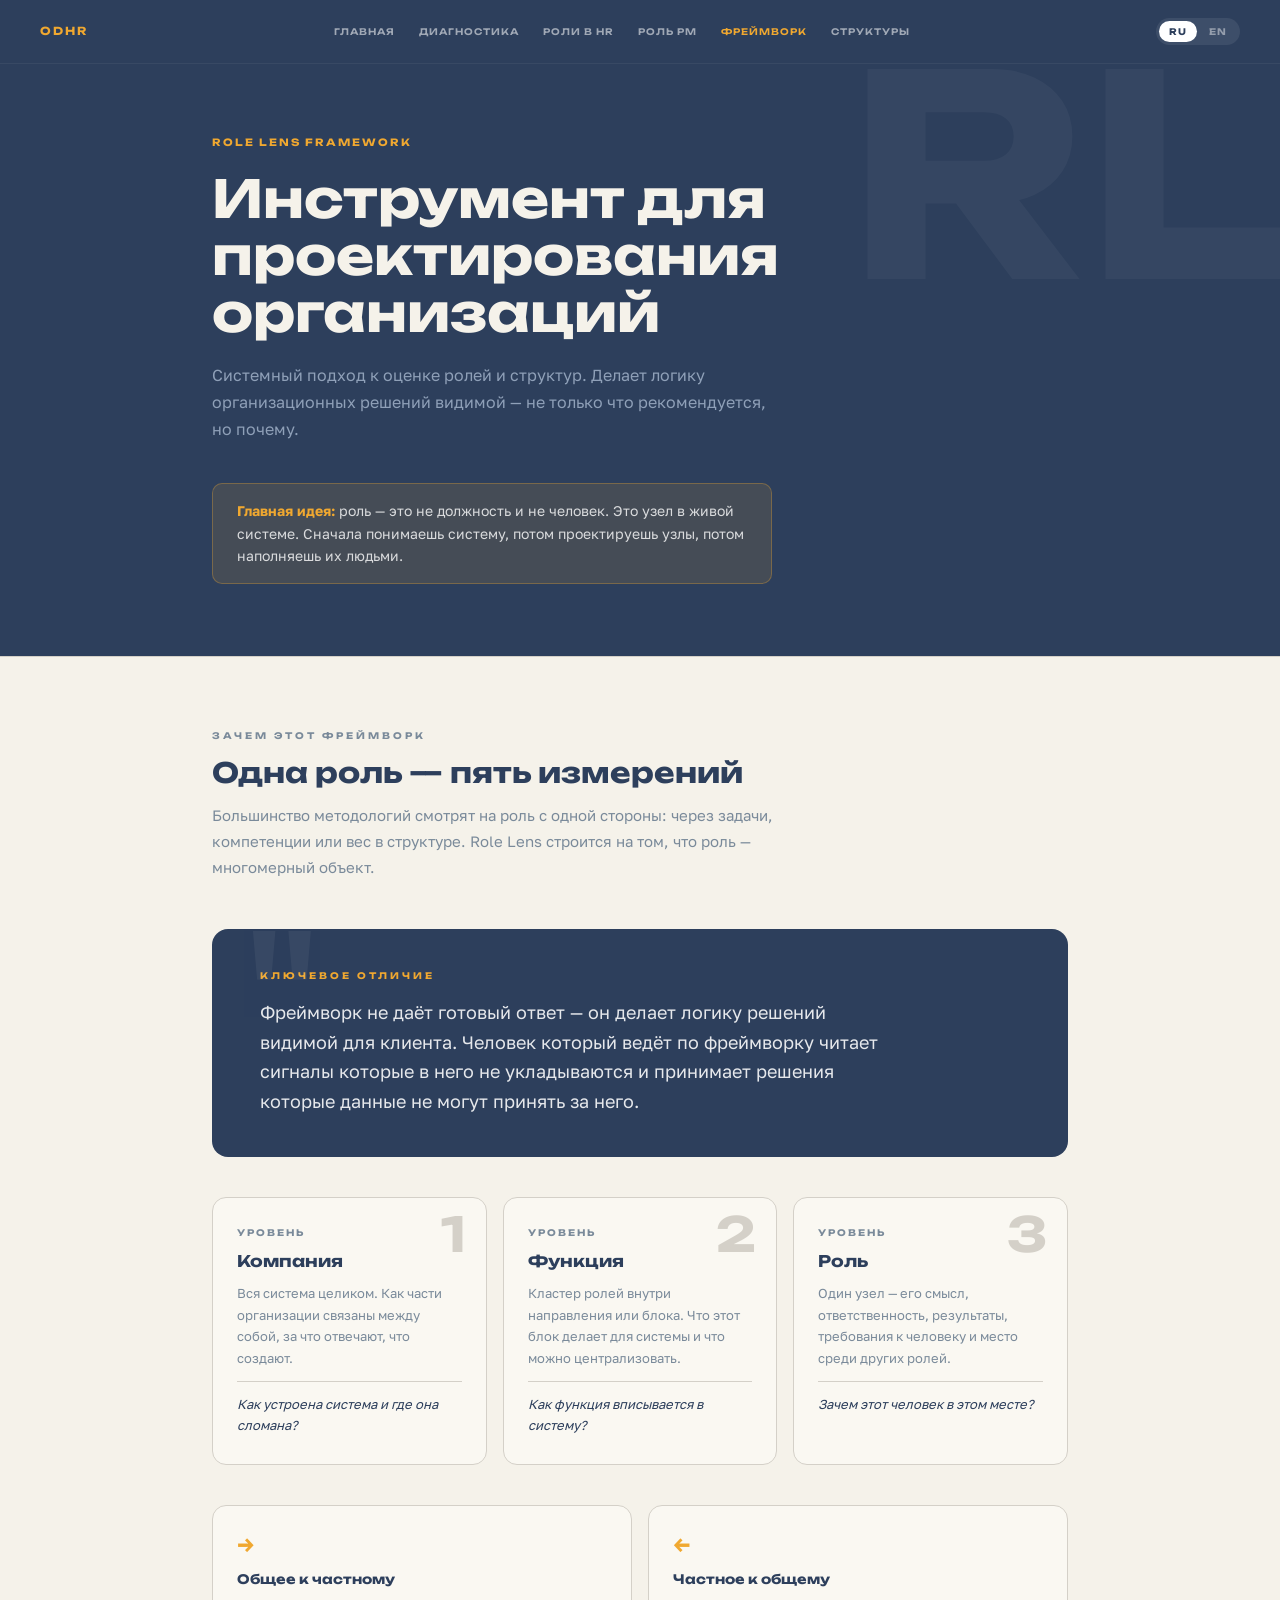
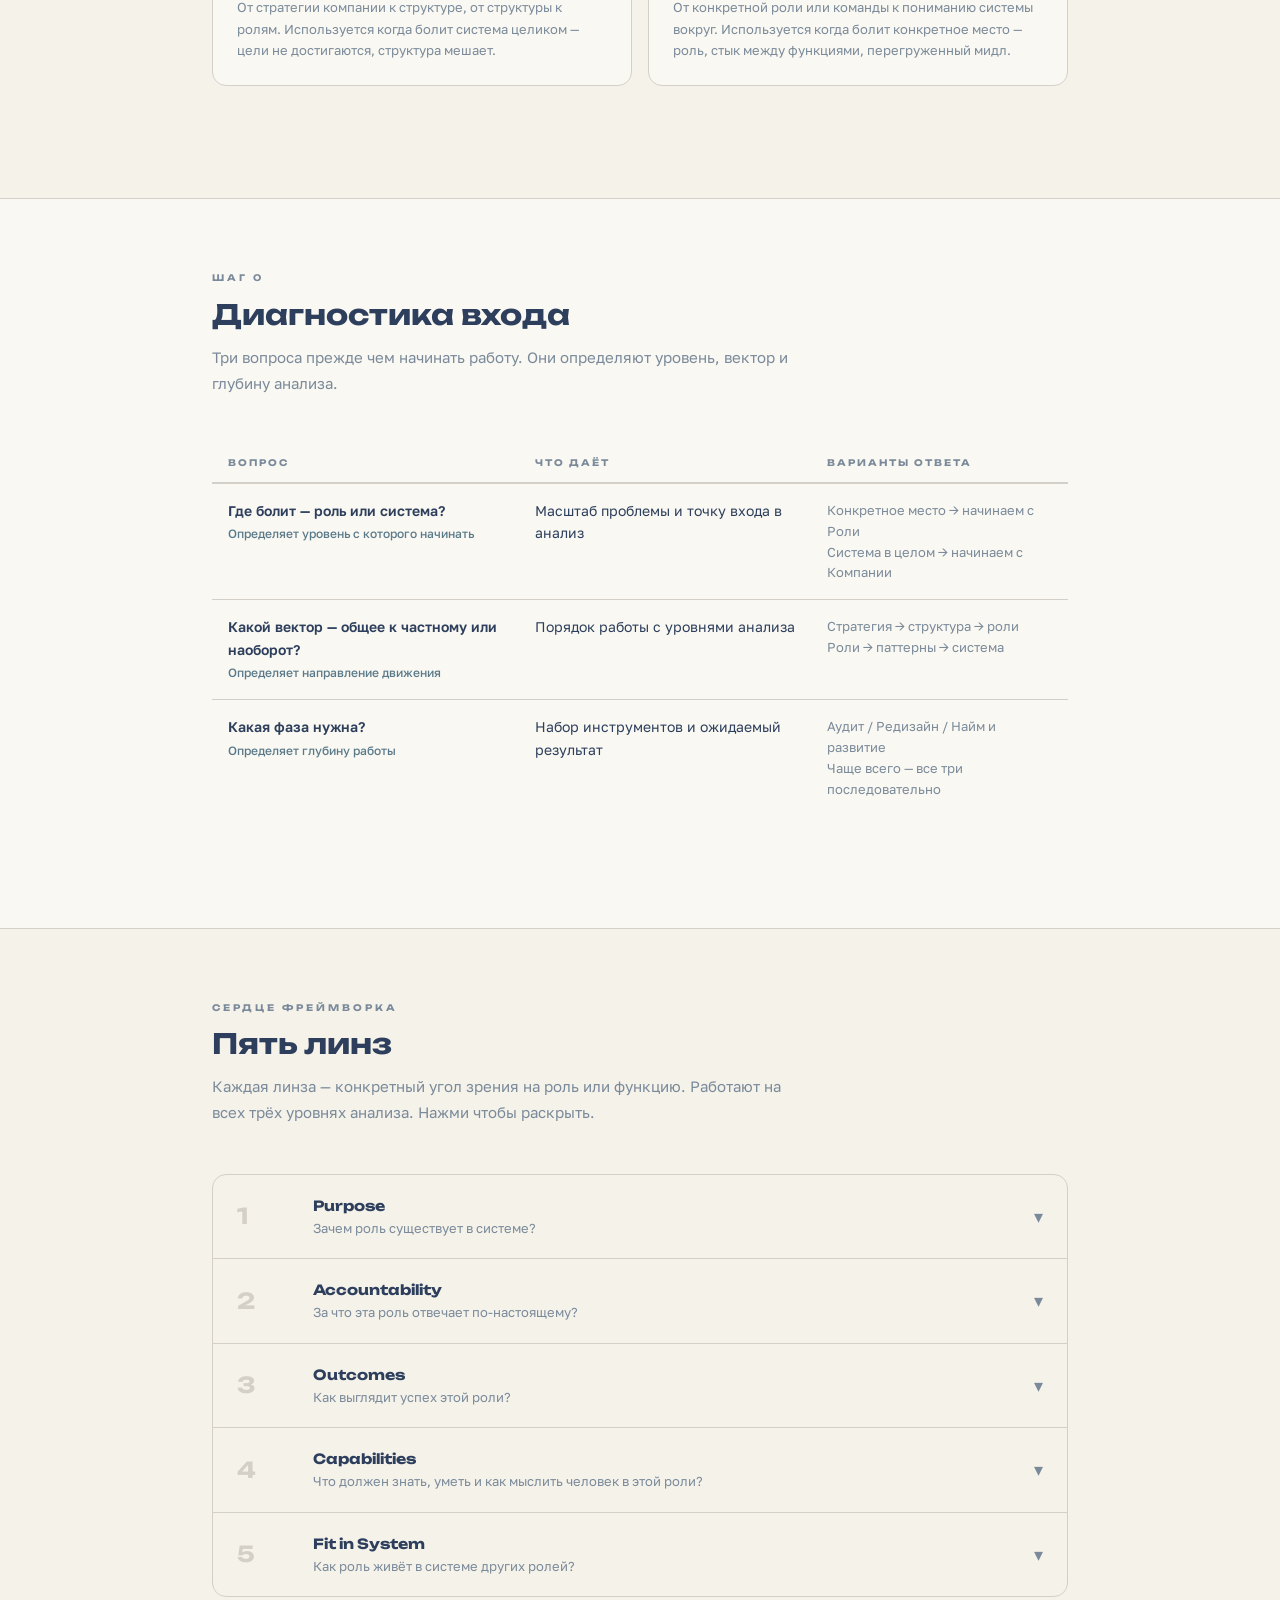
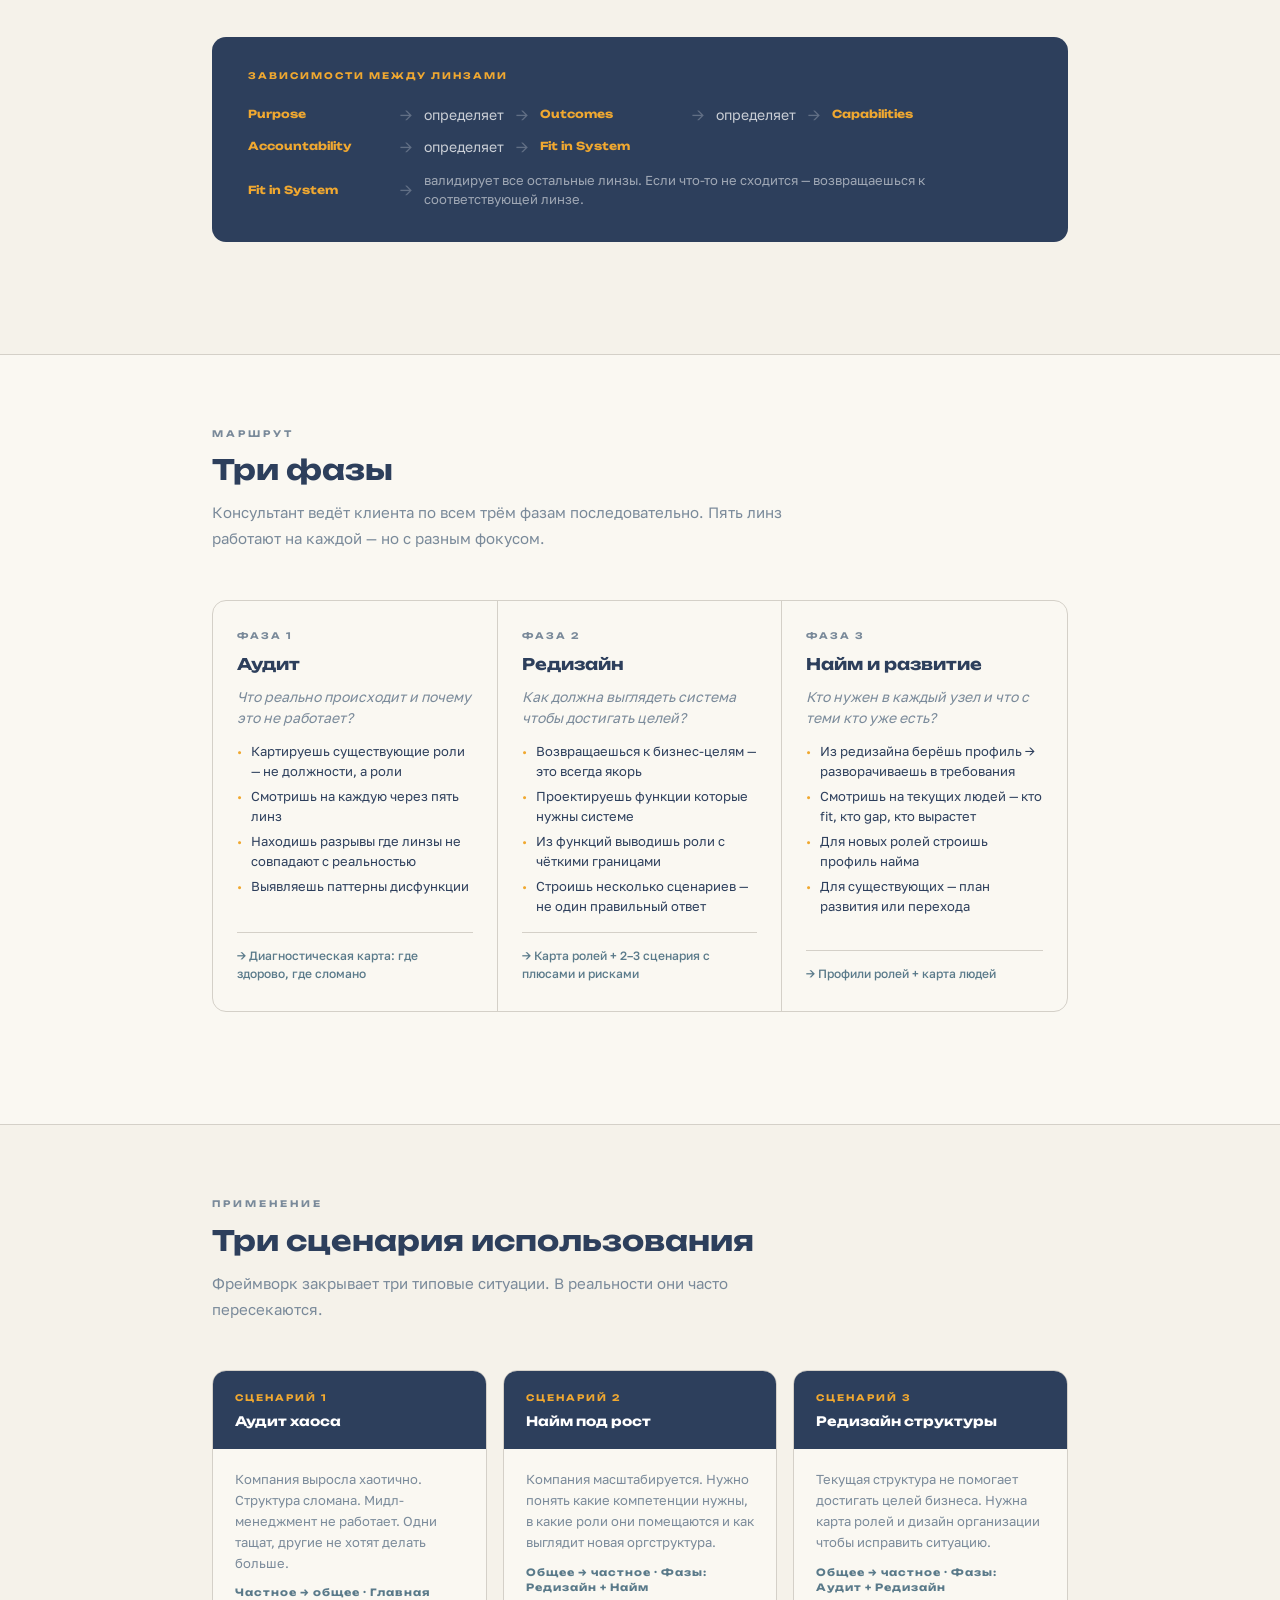
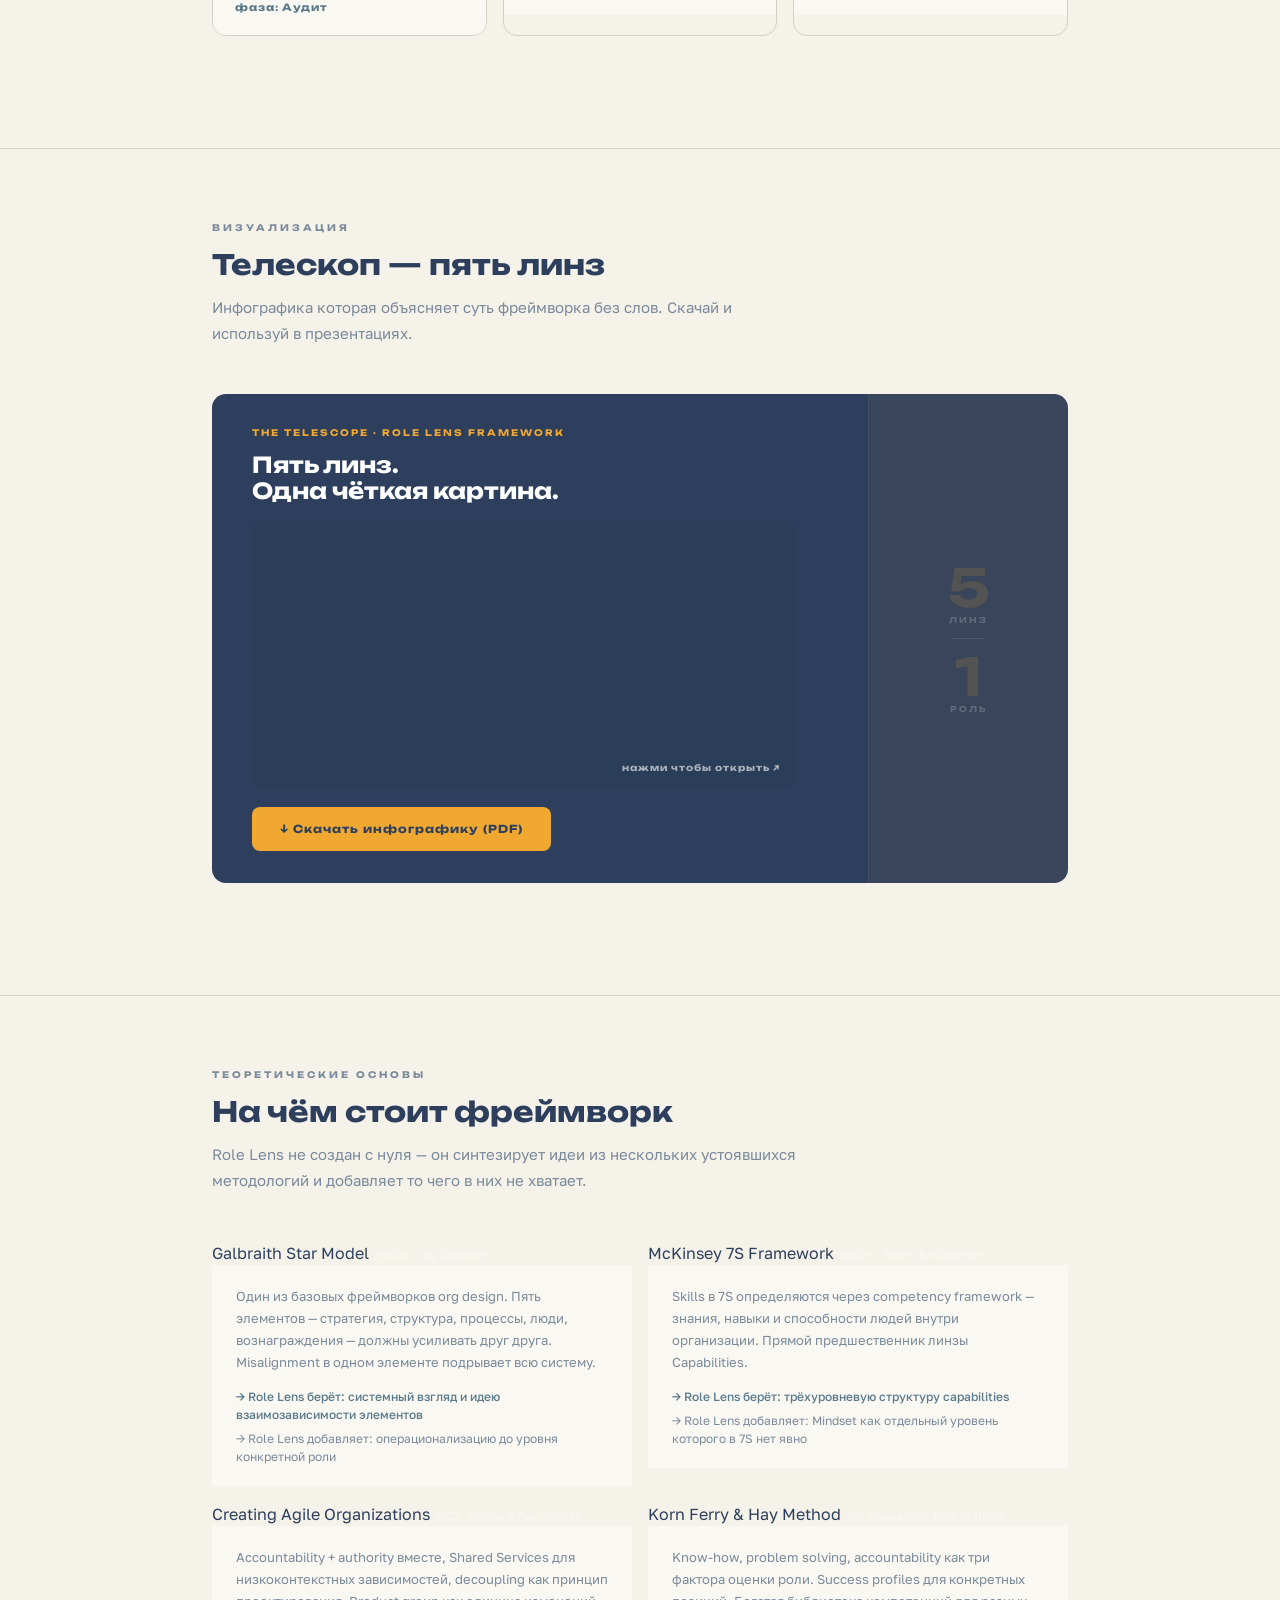
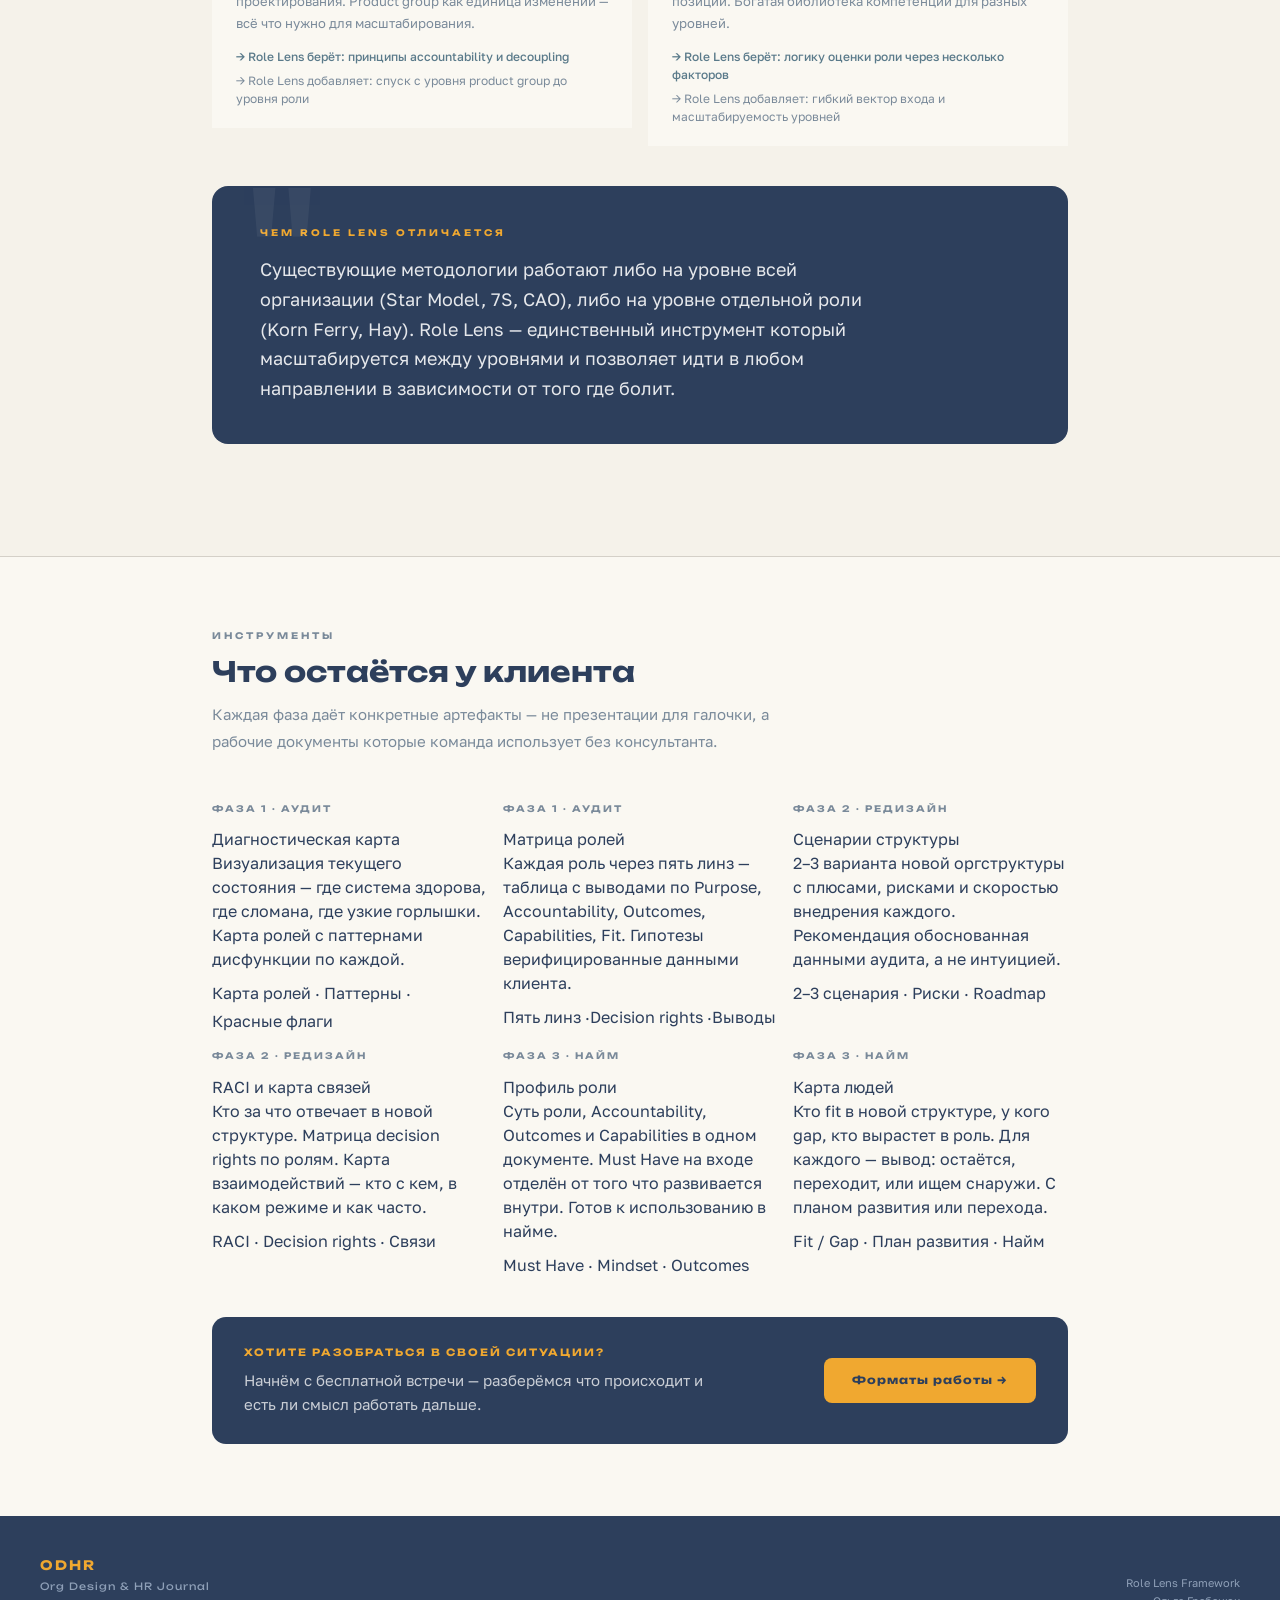
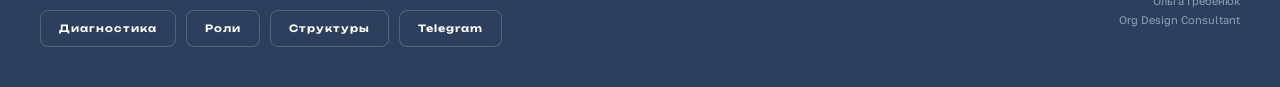
==== commit 351fbc54: "Update framework.html" ====
--- a/framework.html
+++ b/framework.html
@@ -157,7 +157,7 @@
 .case-body { padding: 20px 24px; background: var(--cream); }
 .case-scenario { font-size: 13px; color: var(--muted); line-height: 1.6; margin-bottom: 12px; }
 .case-result { font-size: 13px; color: var(--accent2); font-weight: 500; }
-.case-link { font-family: 'Unbounded', sans-serif; font-size: 10px; font-weight: 700; letter-spacing: 1px; color: var(--ink); margin-top: 14px; display: block; } */
+.case-link { font-family: 'Unbounded', sans-serif; font-size: 10px; font-weight: 700; letter-spacing: 1px; color: var(--ink); margin-top: 14px; display: block; }  */
 
 /* FOOTER */
 .site-footer { background: var(--ink); color: white; padding: 40px; }
@@ -262,7 +262,7 @@
         <div class="vector-name">Общее к частному</div>
         <div class="vector-desc">От стратегии компании к структуре, от структуры к ролям. Используется когда болит система целиком — цели не достигаются, структура мешает.</div>
       </div>
-      <div class="vector-card highlight">
+      <div class="vector-card">
         <span class="vector-arrow">←</span>
         <div class="vector-name">Частное к общему</div>
         <div class="vector-desc">От конкретной роли или команды к пониманию системы вокруг. Используется когда болит конкретное место — роль, стык между функциями, перегруженный мидл.</div>
@@ -683,7 +683,7 @@
       </a>
     </div>
   </div>
-</section>  -->
+</section> -->
 
 <!-- TELESCOPE -->
 <section class="section">
@@ -699,27 +699,16 @@
         <div style="font-family:'Unbounded',sans-serif;font-size:9px;font-weight:700;letter-spacing:2px;text-transform:uppercase;color:var(--accent);margin-bottom:12px;">The Telescope · Role Lens Framework</div>
         <div style="font-family:'Unbounded',sans-serif;font-size:22px;font-weight:700;color:#fff;line-height:1.2;margin-bottom:16px;">Пять линз.<br>Одна чёткая картина.</div>
 
-        <!-- Mini lens strip -->
-        <div style="display:flex;gap:4px;margin-bottom:20px;">
-          <div style="flex:1;background:#f0a830;border-radius:6px;padding:8px 10px;">
-            <div style="font-family:'Unbounded',sans-serif;font-size:7px;font-weight:700;color:#2d3f5c;margin-bottom:3px;">01</div>
-            <div style="font-family:'Unbounded',sans-serif;font-size:9px;font-weight:700;color:#2d3f5c;">Purpose</div>
-          </div>
-          <div style="flex:1;background:#7a9a6a;border-radius:6px;padding:8px 10px;">
-            <div style="font-family:'Unbounded',sans-serif;font-size:7px;font-weight:700;color:rgba(255,255,255,0.6);margin-bottom:3px;">02</div>
-            <div style="font-family:'Unbounded',sans-serif;font-size:9px;font-weight:700;color:#fff;">Accountability</div>
-          </div>
-          <div style="flex:1;background:#5a7a8a;border-radius:6px;padding:8px 10px;">
-            <div style="font-family:'Unbounded',sans-serif;font-size:7px;font-weight:700;color:rgba(255,255,255,0.6);margin-bottom:3px;">03</div>
-            <div style="font-family:'Unbounded',sans-serif;font-size:9px;font-weight:700;color:#fff;">Outcomes</div>
-          </div>
-          <div style="flex:1;background:#3a5068;border-radius:6px;padding:8px 10px;">
-            <div style="font-family:'Unbounded',sans-serif;font-size:7px;font-weight:700;color:rgba(255,255,255,0.6);margin-bottom:3px;">04</div>
-            <div style="font-family:'Unbounded',sans-serif;font-size:9px;font-weight:700;color:#fff;">Capabilities</div>
-          </div>
-          <div style="flex:1;background:#2d3f5c;border:1px solid rgba(255,255,255,0.15);border-radius:6px;padding:8px 10px;">
-            <div style="font-family:'Unbounded',sans-serif;font-size:7px;font-weight:700;color:rgba(255,255,255,0.4);margin-bottom:3px;">05</div>
-            <div style="font-family:'Unbounded',sans-serif;font-size:9px;font-weight:700;color:#fff;">Fit in System</div>
+        <!-- PDF Preview via Google Docs viewer -->
+        <div style="position:relative;margin-bottom:20px;border-radius:10px;overflow:hidden;cursor:pointer;"
+             onclick="document.getElementById('telescope-modal').style.display='flex'">
+          <iframe
+            src="https://docs.google.com/viewer?url=https://raw.githubusercontent.com/susperias/odhr/main/Lens%20(adapt-eng).pdf&embedded=true"
+            style="width:100%;height:260px;border:none;border-radius:10px;pointer-events:none;"
+            scrolling="no">
+          </iframe>
+          <div style="position:absolute;inset:0;background:rgba(28,42,62,0.1);display:flex;align-items:flex-end;justify-content:flex-end;padding:12px 16px;border-radius:10px;">
+            <span style="font-family:'Unbounded',sans-serif;font-size:9px;font-weight:700;letter-spacing:1px;color:rgba(255,255,255,0.6);">нажми чтобы открыть ↗</span>
           </div>
         </div>
 
@@ -729,6 +718,16 @@
            style="display:inline-flex;gap:8px;align-items:center;">
           ↓ Скачать инфографику (PDF)
         </a>
+
+        <!-- MODAL -->
+        <div id="telescope-modal"
+             onclick="this.style.display='none'"
+             style="display:none;position:fixed;inset:0;z-index:9999;background:rgba(0,0,0,0.95);align-items:center;justify-content:center;cursor:zoom-out;">
+          <iframe
+            src="https://docs.google.com/viewer?url=https://raw.githubusercontent.com/susperias/odhr/main/Lens%20(adapt-eng).pdf&embedded=true"
+            style="width:95vw;height:92vh;border:none;border-radius:8px;pointer-events:none;">
+          </iframe>
+        </div>
       </div>
 
       <!-- DECORATIVE RIGHT -->
@@ -824,9 +823,9 @@
         <div style="font-family:'Unbounded',sans-serif;font-size:9px;font-weight:700;letter-spacing:2px;text-transform:uppercase;color:var(--muted);margin-bottom:12px;">Фаза 1 · Аудит</div>
         <div class="role-name">Диагностическая карта</div>
         <div class="role-desc">Визуализация текущего состояния — где система здорова, где сломана, где узкие горлышки. Карта ролей с паттернами дисфункции по каждой.</div>
-        <div style="margin-top:12px;display:flex;flex-wrap:wrap;gap:4px;">
-          <span class="tag">Карта ролей</span>
-          <span class="tag">Паттерны</span>
+        <div style="margin-top:10px;display:flex;flex-wrap:wrap;gap:4px;">
+          <span class="tag">Карта ролей · </span>
+          <span class="tag">Паттерны · </span>
           <span class="tag">Красные флаги</span>
         </div>
       </div>
@@ -835,9 +834,9 @@
         <div style="font-family:'Unbounded',sans-serif;font-size:9px;font-weight:700;letter-spacing:2px;text-transform:uppercase;color:var(--muted);margin-bottom:12px;">Фаза 1 · Аудит</div>
         <div class="role-name">Матрица ролей</div>
         <div class="role-desc">Каждая роль через пять линз — таблица с выводами по Purpose, Accountability, Outcomes, Capabilities, Fit. Гипотезы верифицированные данными клиента.</div>
-        <div style="margin-top:12px;display:flex;flex-wrap:gap:4px;">
-          <span class="tag">Пять линз</span>
-          <span class="tag">Decision rights</span>
+        <div style="margin-top:10px;display:flex;flex-wrap:gap:4px;">
+          <span class="tag">Пять линз · </span>
+          <span class="tag">Decision rights · </span>
           <span class="tag">Выводы</span>
         </div>
       </div>
@@ -846,9 +845,9 @@
         <div style="font-family:'Unbounded',sans-serif;font-size:9px;font-weight:700;letter-spacing:2px;text-transform:uppercase;color:var(--muted);margin-bottom:12px;">Фаза 2 · Редизайн</div>
         <div class="role-name">Сценарии структуры</div>
         <div class="role-desc">2–3 варианта новой оргструктуры с плюсами, рисками и скоростью внедрения каждого. Рекомендация обоснованная данными аудита, а не интуицией.</div>
-        <div style="margin-top:12px;display:flex;flex-wrap:wrap;gap:4px;">
-          <span class="tag">2–3 сценария</span>
-          <span class="tag">Риски</span>
+        <div style="margin-top:10px;display:flex;flex-wrap:wrap;gap:4px;">
+          <span class="tag">2–3 сценария · </span>
+          <span class="tag">Риски · </span>
           <span class="tag">Roadmap</span>
         </div>
       </div>
@@ -857,9 +856,9 @@
         <div style="font-family:'Unbounded',sans-serif;font-size:9px;font-weight:700;letter-spacing:2px;text-transform:uppercase;color:var(--muted);margin-bottom:12px;">Фаза 2 · Редизайн</div>
         <div class="role-name">RACI и карта связей</div>
         <div class="role-desc">Кто за что отвечает в новой структуре. Матрица decision rights по ролям. Карта взаимодействий — кто с кем, в каком режиме и как часто.</div>
-        <div style="margin-top:12px;display:flex;flex-wrap:wrap;gap:4px;">
-          <span class="tag">RACI</span>
-          <span class="tag">Decision rights</span>
+        <div style="margin-top:10px;display:flex;flex-wrap:wrap;gap:4px;">
+          <span class="tag">RACI · </span>
+          <span class="tag">Decision rights · </span>
           <span class="tag">Связи</span>
         </div>
       </div>
@@ -868,9 +867,9 @@
         <div style="font-family:'Unbounded',sans-serif;font-size:9px;font-weight:700;letter-spacing:2px;text-transform:uppercase;color:var(--muted);margin-bottom:12px;">Фаза 3 · Найм</div>
         <div class="role-name">Профиль роли</div>
         <div class="role-desc">Суть роли, Accountability, Outcomes и Capabilities в одном документе. Must Have на входе отделён от того что развивается внутри. Готов к использованию в найме.</div>
-        <div style="margin-top:12px;display:flex;flex-wrap:wrap;gap:4px;">
-          <span class="tag">Must Have</span>
-          <span class="tag">Mindset</span>
+        <div style="margin-top:10px;display:flex;flex-wrap:wrap;gap:4px;">
+          <span class="tag">Must Have · </span>
+          <span class="tag">Mindset · </span>
           <span class="tag">Outcomes</span>
         </div>
       </div>
@@ -879,9 +878,9 @@
         <div style="font-family:'Unbounded',sans-serif;font-size:9px;font-weight:700;letter-spacing:2px;text-transform:uppercase;color:var(--muted);margin-bottom:12px;">Фаза 3 · Найм</div>
         <div class="role-name">Карта людей</div>
         <div class="role-desc">Кто fit в новой структуре, у кого gap, кто вырастет в роль. Для каждого — вывод: остаётся, переходит, или ищем снаружи. С планом развития или перехода.</div>
-        <div style="margin-top:12px;display:flex;flex-wrap:wrap;gap:4px;">
-          <span class="tag">Fit / Gap</span>
-          <span class="tag">План развития</span>
+        <div style="margin-top:10px;display:flex;flex-wrap:wrap;gap:4px;">
+          <span class="tag">Fit / Gap · </span>
+          <span class="tag">План развития · </span>
           <span class="tag">Найм</span>
         </div>
       </div>
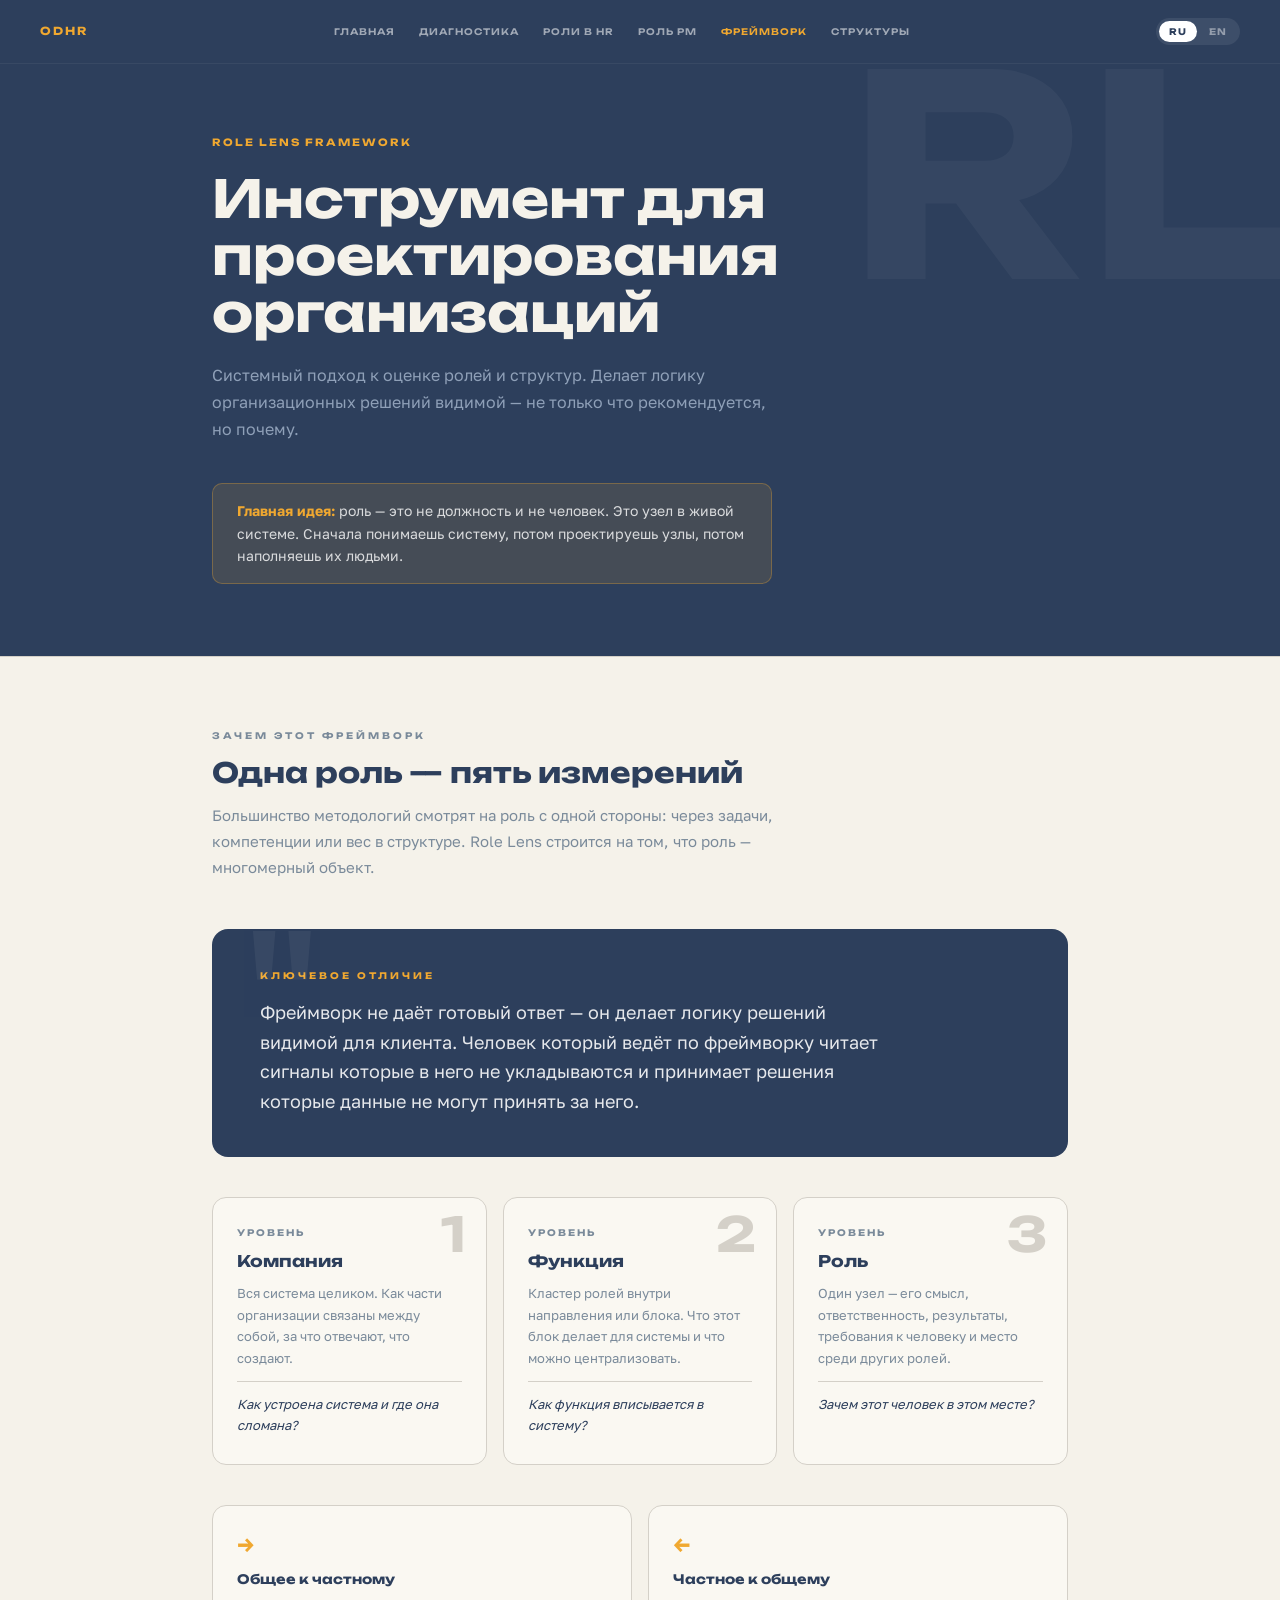
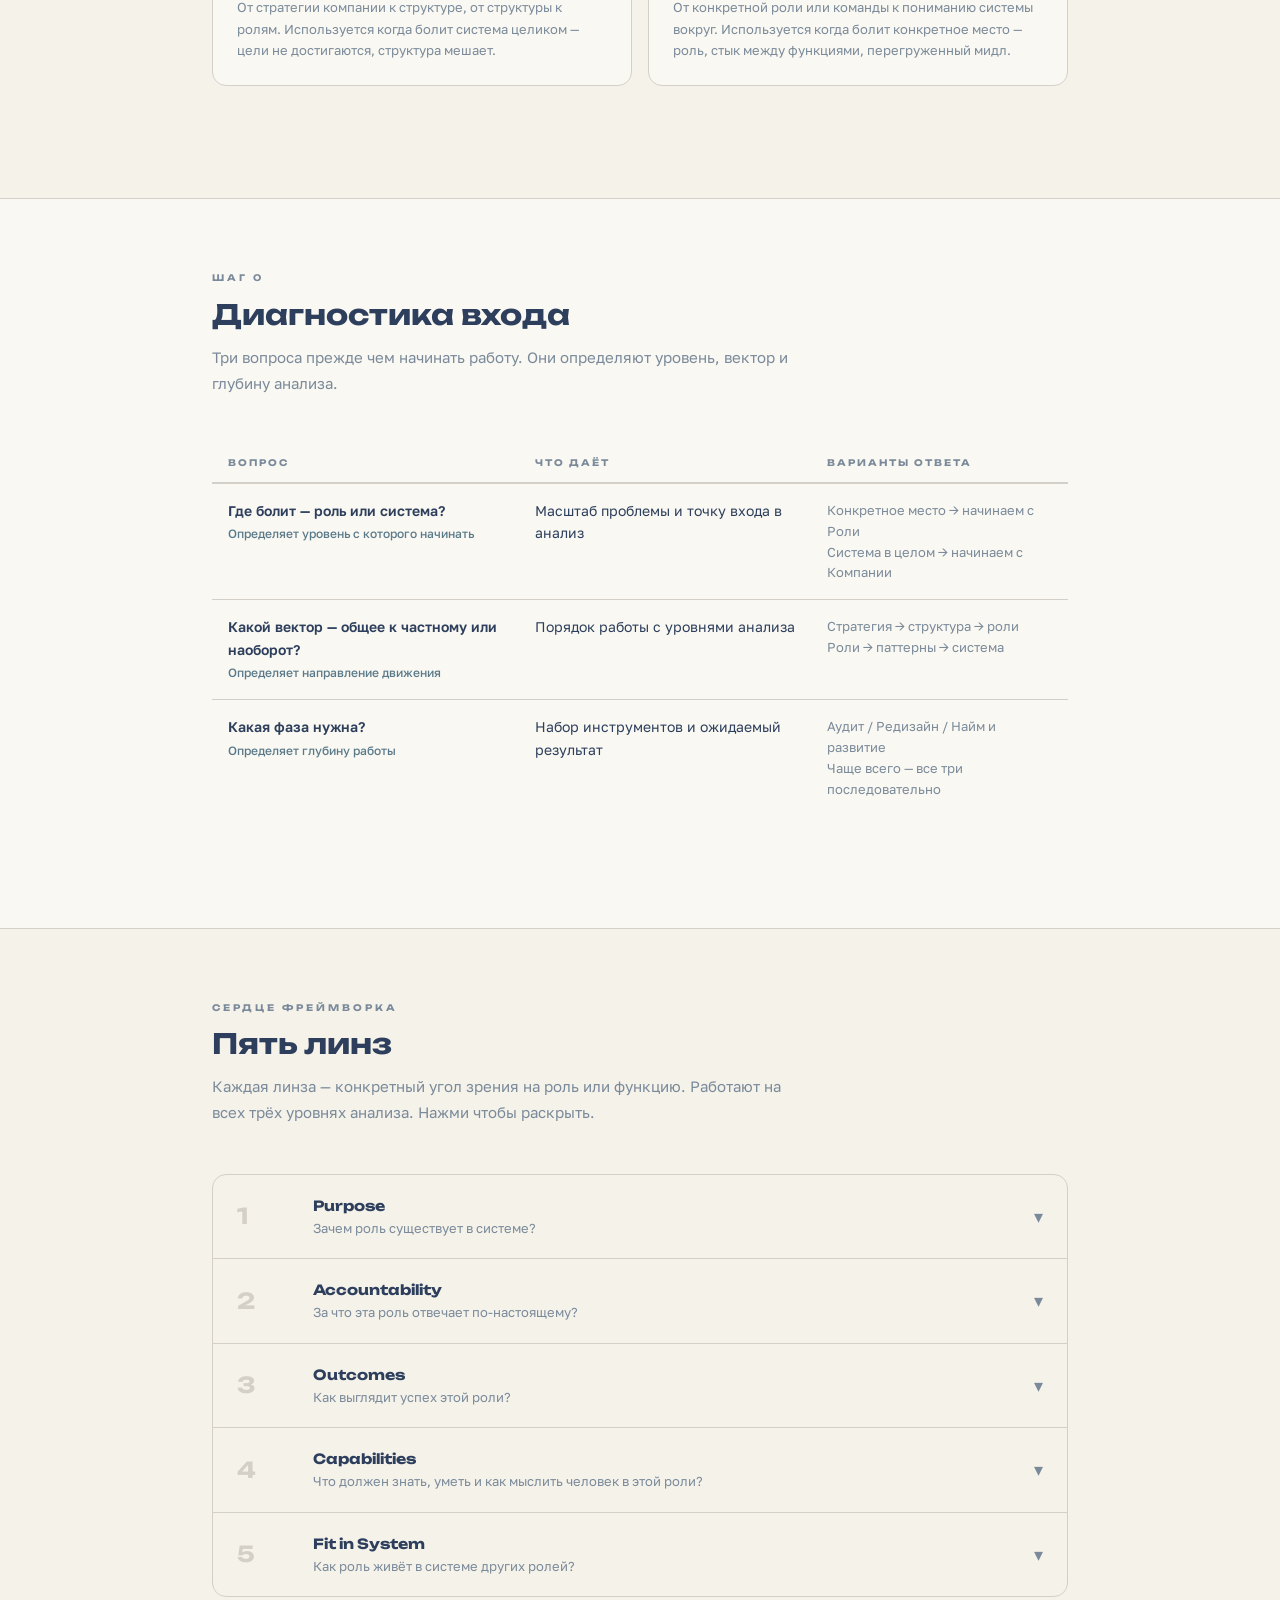
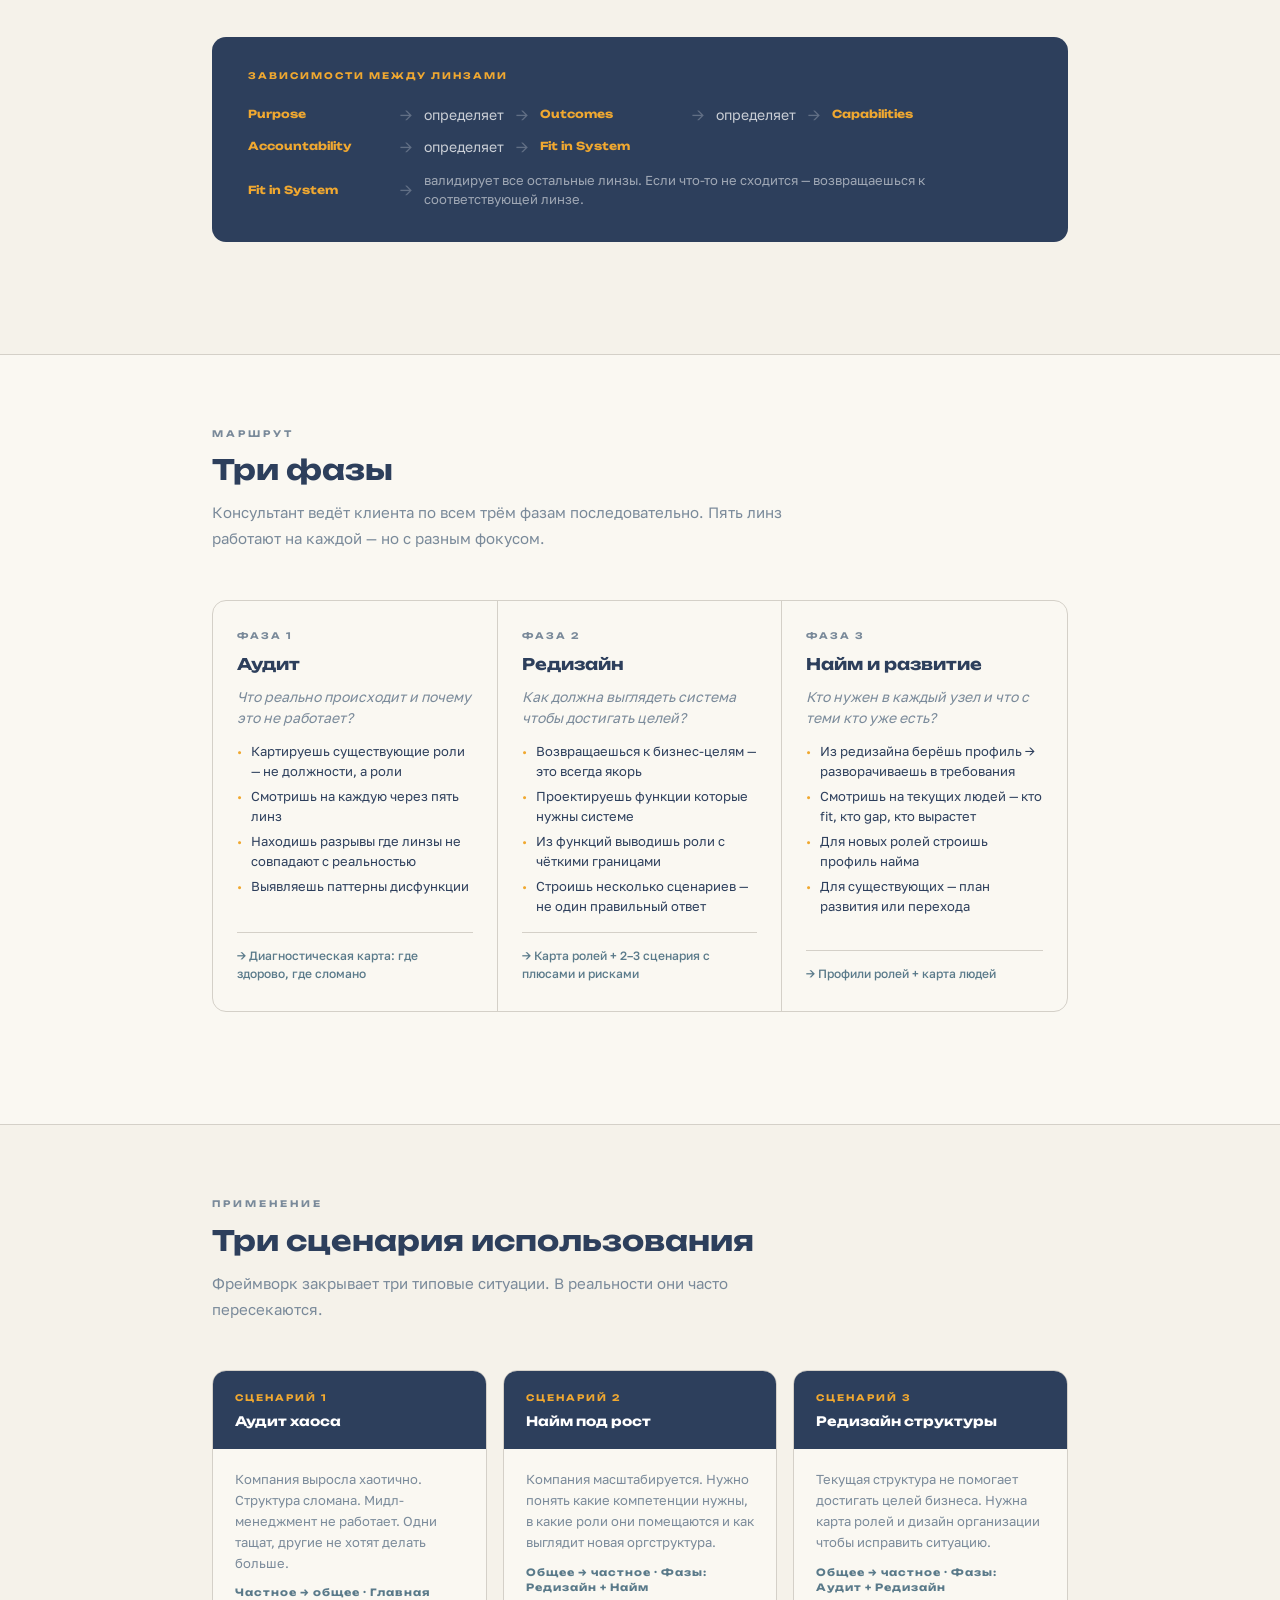
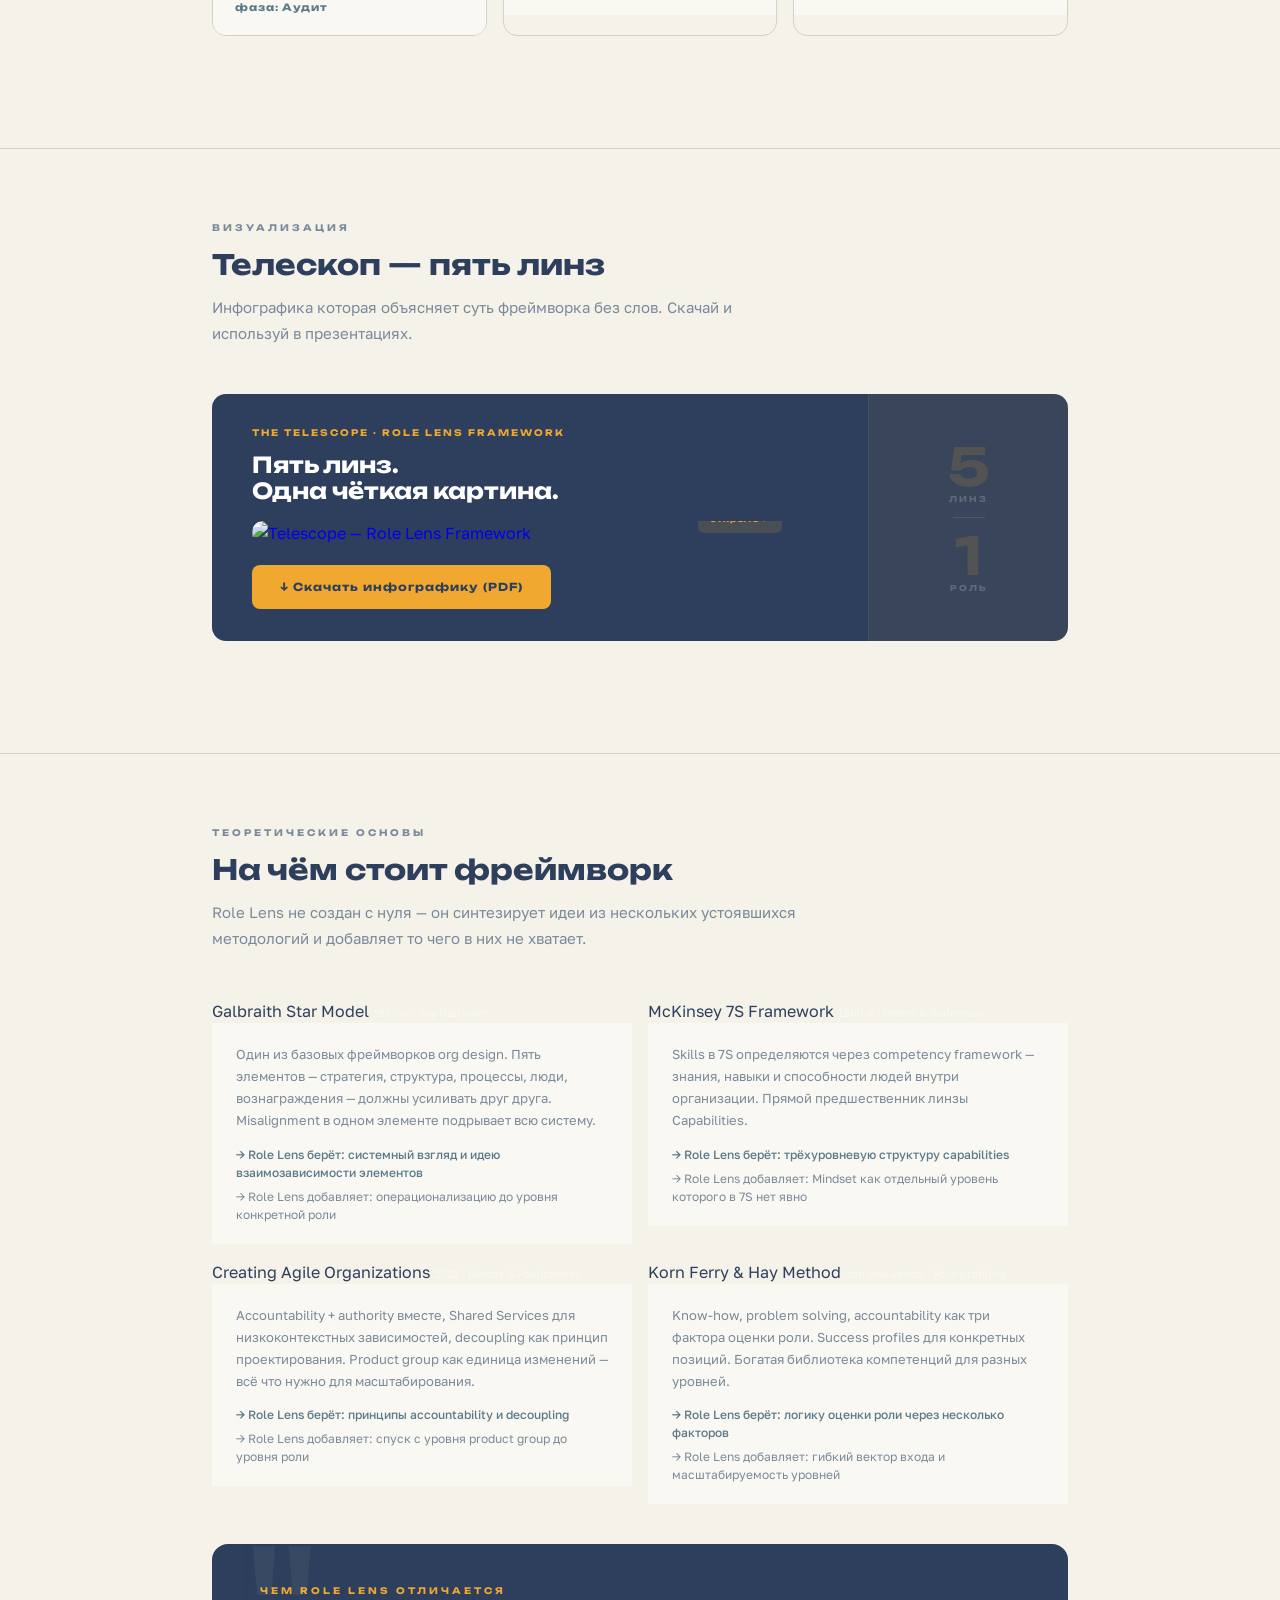
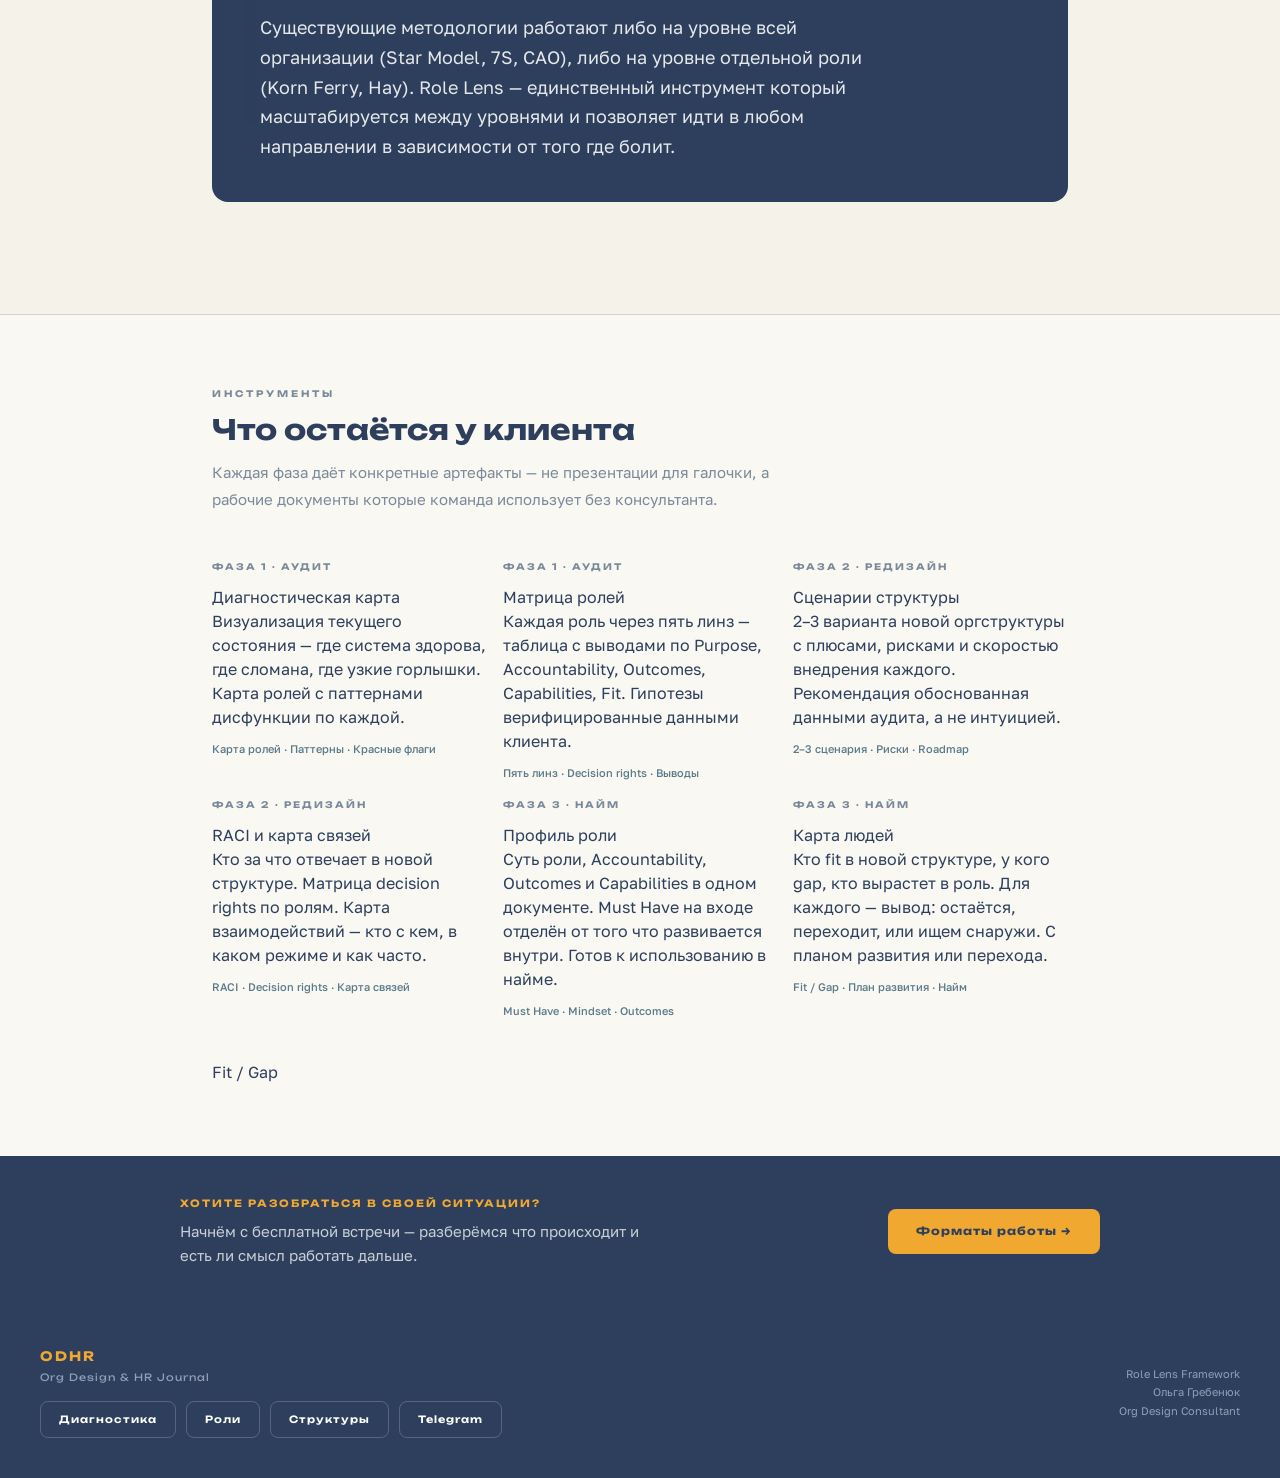
==== commit a4e1f496: "Update framework.html" ====
--- a/framework.html
+++ b/framework.html
@@ -157,7 +157,7 @@
 .case-body { padding: 20px 24px; background: var(--cream); }
 .case-scenario { font-size: 13px; color: var(--muted); line-height: 1.6; margin-bottom: 12px; }
 .case-result { font-size: 13px; color: var(--accent2); font-weight: 500; }
-.case-link { font-family: 'Unbounded', sans-serif; font-size: 10px; font-weight: 700; letter-spacing: 1px; color: var(--ink); margin-top: 14px; display: block; }  */
+.case-link { font-family: 'Unbounded', sans-serif; font-size: 10px; font-weight: 700; letter-spacing: 1px; color: var(--ink); margin-top: 14px; display: block; } */
 
 /* FOOTER */
 .site-footer { background: var(--ink); color: white; padding: 40px; }
@@ -699,35 +699,24 @@
         <div style="font-family:'Unbounded',sans-serif;font-size:9px;font-weight:700;letter-spacing:2px;text-transform:uppercase;color:var(--accent);margin-bottom:12px;">The Telescope · Role Lens Framework</div>
         <div style="font-family:'Unbounded',sans-serif;font-size:22px;font-weight:700;color:#fff;line-height:1.2;margin-bottom:16px;">Пять линз.<br>Одна чёткая картина.</div>
 
-        <!-- PDF Preview via Google Docs viewer -->
-        <div style="position:relative;margin-bottom:20px;border-radius:10px;overflow:hidden;cursor:pointer;"
-             onclick="document.getElementById('telescope-modal').style.display='flex'">
-          <iframe
-            src="https://docs.google.com/viewer?url=https://raw.githubusercontent.com/susperias/odhr/main/Lens%20(adapt-eng).pdf&embedded=true"
-            style="width:100%;height:260px;border:none;border-radius:10px;pointer-events:none;"
-            scrolling="no">
-          </iframe>
-          <div style="position:absolute;inset:0;background:rgba(28,42,62,0.1);display:flex;align-items:flex-end;justify-content:flex-end;padding:12px 16px;border-radius:10px;">
-            <span style="font-family:'Unbounded',sans-serif;font-size:9px;font-weight:700;letter-spacing:1px;color:rgba(255,255,255,0.6);">нажми чтобы открыть ↗</span>
-          </div>
-        </div>
-
-        <a href="https://github.com/susperias/odhr/raw/main/Lens%20(adapt-eng).pdf"
-           download
+        <!-- Preview — PNG thumbnail, click opens PDF in new tab -->
+        <a href="https://raw.githubusercontent.com/susperias/odhr/main/Lens%20(adapt-eng).pdf"
+           target="_blank"
+           style="display:block;margin-bottom:20px;border-radius:10px;overflow:hidden;position:relative;text-decoration:none;cursor:zoom-in;">
+          <img src="Lens__adapt-eng_.png"
+               alt="Telescope — Role Lens Framework"
+               style="width:100%;display:block;border-radius:10px;"/>
+          <div style="position:absolute;bottom:12px;right:14px;background:rgba(240,168,48,0.15);border-radius:6px;padding:5px 12px;">
+            <span style="font-family:'Unbounded',sans-serif;font-size:8px;font-weight:700;letter-spacing:1px;color:rgba(240,168,48,0.9);">открыть ↗</span>
+          </div>
+        </a>
+
+        <a href="https://raw.githubusercontent.com/susperias/odhr/main/Lens%20(adapt-eng).pdf"
+           download="Telescope_Role_Lens.pdf"
            class="btn-primary"
            style="display:inline-flex;gap:8px;align-items:center;">
           ↓ Скачать инфографику (PDF)
         </a>
-
-        <!-- MODAL -->
-        <div id="telescope-modal"
-             onclick="this.style.display='none'"
-             style="display:none;position:fixed;inset:0;z-index:9999;background:rgba(0,0,0,0.95);align-items:center;justify-content:center;cursor:zoom-out;">
-          <iframe
-            src="https://docs.google.com/viewer?url=https://raw.githubusercontent.com/susperias/odhr/main/Lens%20(adapt-eng).pdf&embedded=true"
-            style="width:95vw;height:92vh;border:none;border-radius:8px;pointer-events:none;">
-          </iframe>
-        </div>
       </div>
 
       <!-- DECORATIVE RIGHT -->
@@ -823,77 +812,61 @@
         <div style="font-family:'Unbounded',sans-serif;font-size:9px;font-weight:700;letter-spacing:2px;text-transform:uppercase;color:var(--muted);margin-bottom:12px;">Фаза 1 · Аудит</div>
         <div class="role-name">Диагностическая карта</div>
         <div class="role-desc">Визуализация текущего состояния — где система здорова, где сломана, где узкие горлышки. Карта ролей с паттернами дисфункции по каждой.</div>
-        <div style="margin-top:10px;display:flex;flex-wrap:wrap;gap:4px;">
-          <span class="tag">Карта ролей · </span>
-          <span class="tag">Паттерны · </span>
-          <span class="tag">Красные флаги</span>
-        </div>
+        <div style="margin-top:12px;font-size:11px;color:var(--accent2);font-weight:500;">Карта ролей · Паттерны · Красные флаги</div>
       </div>
 
       <div class="role-card" style="border-radius:14px;">
         <div style="font-family:'Unbounded',sans-serif;font-size:9px;font-weight:700;letter-spacing:2px;text-transform:uppercase;color:var(--muted);margin-bottom:12px;">Фаза 1 · Аудит</div>
         <div class="role-name">Матрица ролей</div>
         <div class="role-desc">Каждая роль через пять линз — таблица с выводами по Purpose, Accountability, Outcomes, Capabilities, Fit. Гипотезы верифицированные данными клиента.</div>
-        <div style="margin-top:10px;display:flex;flex-wrap:gap:4px;">
-          <span class="tag">Пять линз · </span>
-          <span class="tag">Decision rights · </span>
-          <span class="tag">Выводы</span>
-        </div>
+        <div style="margin-top:12px;font-size:11px;color:var(--accent2);font-weight:500;">Пять линз · Decision rights · Выводы</div>
       </div>
 
       <div class="role-card" style="border-radius:14px;">
         <div style="font-family:'Unbounded',sans-serif;font-size:9px;font-weight:700;letter-spacing:2px;text-transform:uppercase;color:var(--muted);margin-bottom:12px;">Фаза 2 · Редизайн</div>
         <div class="role-name">Сценарии структуры</div>
         <div class="role-desc">2–3 варианта новой оргструктуры с плюсами, рисками и скоростью внедрения каждого. Рекомендация обоснованная данными аудита, а не интуицией.</div>
-        <div style="margin-top:10px;display:flex;flex-wrap:wrap;gap:4px;">
-          <span class="tag">2–3 сценария · </span>
-          <span class="tag">Риски · </span>
-          <span class="tag">Roadmap</span>
-        </div>
+        <div style="margin-top:12px;font-size:11px;color:var(--accent2);font-weight:500;">2–3 сценария · Риски · Roadmap</div>
       </div>
 
       <div class="role-card" style="border-radius:14px;">
         <div style="font-family:'Unbounded',sans-serif;font-size:9px;font-weight:700;letter-spacing:2px;text-transform:uppercase;color:var(--muted);margin-bottom:12px;">Фаза 2 · Редизайн</div>
         <div class="role-name">RACI и карта связей</div>
         <div class="role-desc">Кто за что отвечает в новой структуре. Матрица decision rights по ролям. Карта взаимодействий — кто с кем, в каком режиме и как часто.</div>
-        <div style="margin-top:10px;display:flex;flex-wrap:wrap;gap:4px;">
-          <span class="tag">RACI · </span>
-          <span class="tag">Decision rights · </span>
-          <span class="tag">Связи</span>
-        </div>
+        <div style="margin-top:12px;font-size:11px;color:var(--accent2);font-weight:500;">RACI · Decision rights · Карта связей</div>
       </div>
 
       <div class="role-card" style="border-radius:14px;">
         <div style="font-family:'Unbounded',sans-serif;font-size:9px;font-weight:700;letter-spacing:2px;text-transform:uppercase;color:var(--muted);margin-bottom:12px;">Фаза 3 · Найм</div>
         <div class="role-name">Профиль роли</div>
         <div class="role-desc">Суть роли, Accountability, Outcomes и Capabilities в одном документе. Must Have на входе отделён от того что развивается внутри. Готов к использованию в найме.</div>
-        <div style="margin-top:10px;display:flex;flex-wrap:wrap;gap:4px;">
-          <span class="tag">Must Have · </span>
-          <span class="tag">Mindset · </span>
-          <span class="tag">Outcomes</span>
-        </div>
+        <div style="margin-top:12px;font-size:11px;color:var(--accent2);font-weight:500;">Must Have · Mindset · Outcomes</div>
       </div>
 
       <div class="role-card" style="border-radius:14px;">
         <div style="font-family:'Unbounded',sans-serif;font-size:9px;font-weight:700;letter-spacing:2px;text-transform:uppercase;color:var(--muted);margin-bottom:12px;">Фаза 3 · Найм</div>
         <div class="role-name">Карта людей</div>
         <div class="role-desc">Кто fit в новой структуре, у кого gap, кто вырастет в роль. Для каждого — вывод: остаётся, переходит, или ищем снаружи. С планом развития или перехода.</div>
-        <div style="margin-top:10px;display:flex;flex-wrap:wrap;gap:4px;">
-          <span class="tag">Fit / Gap · </span>
-          <span class="tag">План развития · </span>
-          <span class="tag">Найм</span>
-        </div>
-      </div>
-
-    </div>
-
-    <div style="background:var(--ink);border-radius:14px;padding:28px 32px;display:flex;justify-content:space-between;align-items:center;flex-wrap:wrap;gap:20px;">
-      <div>
-        <div style="font-family:'Unbounded',sans-serif;font-size:10px;font-weight:700;letter-spacing:2px;text-transform:uppercase;color:var(--accent);margin-bottom:8px;">Хотите разобраться в своей ситуации?</div>
-        <div style="font-size:15px;color:rgba(255,255,255,0.75);max-width:480px;line-height:1.6;">Начнём с бесплатной встречи — разберёмся что происходит и есть ли смысл работать дальше.</div>
-      </div>
-      <a href="https://susperias.github.io/odhr/home.html#formats" style="font-family:'Unbounded',sans-serif;font-size:11px;font-weight:700;letter-spacing:1px;padding:14px 28px;background:var(--accent);color:var(--ink);border-radius:8px;text-decoration:none;white-space:nowrap;">Форматы работы →</a>
-    </div>
+        <div style="margin-top:12px;font-size:11px;color:var(--accent2);font-weight:500;">Fit / Gap · План развития · Найм</div>
+      </div>
+
+    </div>
+          <span class="tag">Fit / Gap</span>
+      </div>
+
+    </div>
+
+  </div>
+</section>
+
+<!-- CTA -->
+<section style="background:var(--ink);padding:40px 56px;">
+  <div style="max-width:920px;margin:0 auto;display:flex;justify-content:space-between;align-items:center;flex-wrap:wrap;gap:20px;">
+    <div>
+      <div style="font-family:'Unbounded',sans-serif;font-size:10px;font-weight:700;letter-spacing:2px;text-transform:uppercase;color:var(--accent);margin-bottom:8px;">Хотите разобраться в своей ситуации?</div>
+      <div style="font-size:15px;color:rgba(255,255,255,0.75);max-width:480px;line-height:1.6;">Начнём с бесплатной встречи — разберёмся что происходит и есть ли смысл работать дальше.</div>
+    </div>
+    <a href="https://susperias.github.io/odhr/home.html#formats" style="font-family:'Unbounded',sans-serif;font-size:11px;font-weight:700;letter-spacing:1px;padding:14px 28px;background:var(--accent);color:var(--ink);border-radius:8px;text-decoration:none;white-space:nowrap;">Форматы работы →</a>
   </div>
 </section>
 
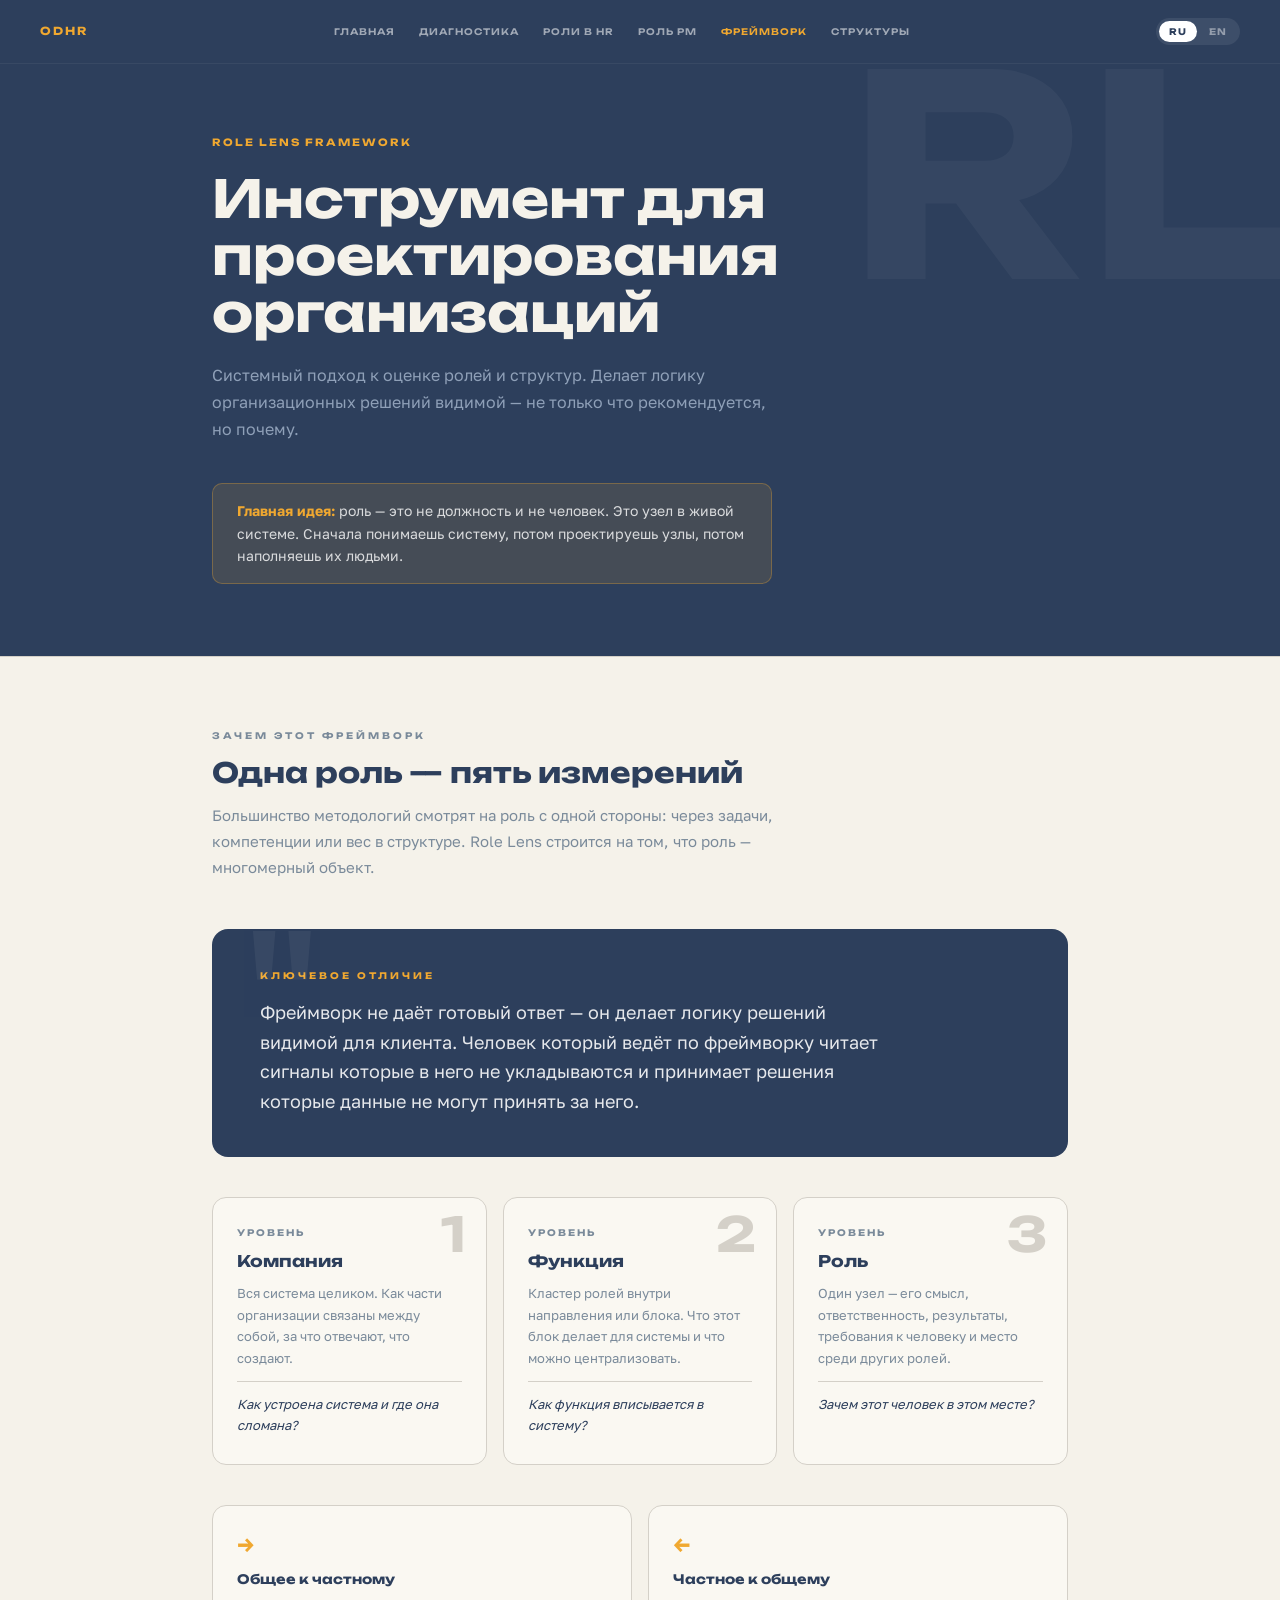
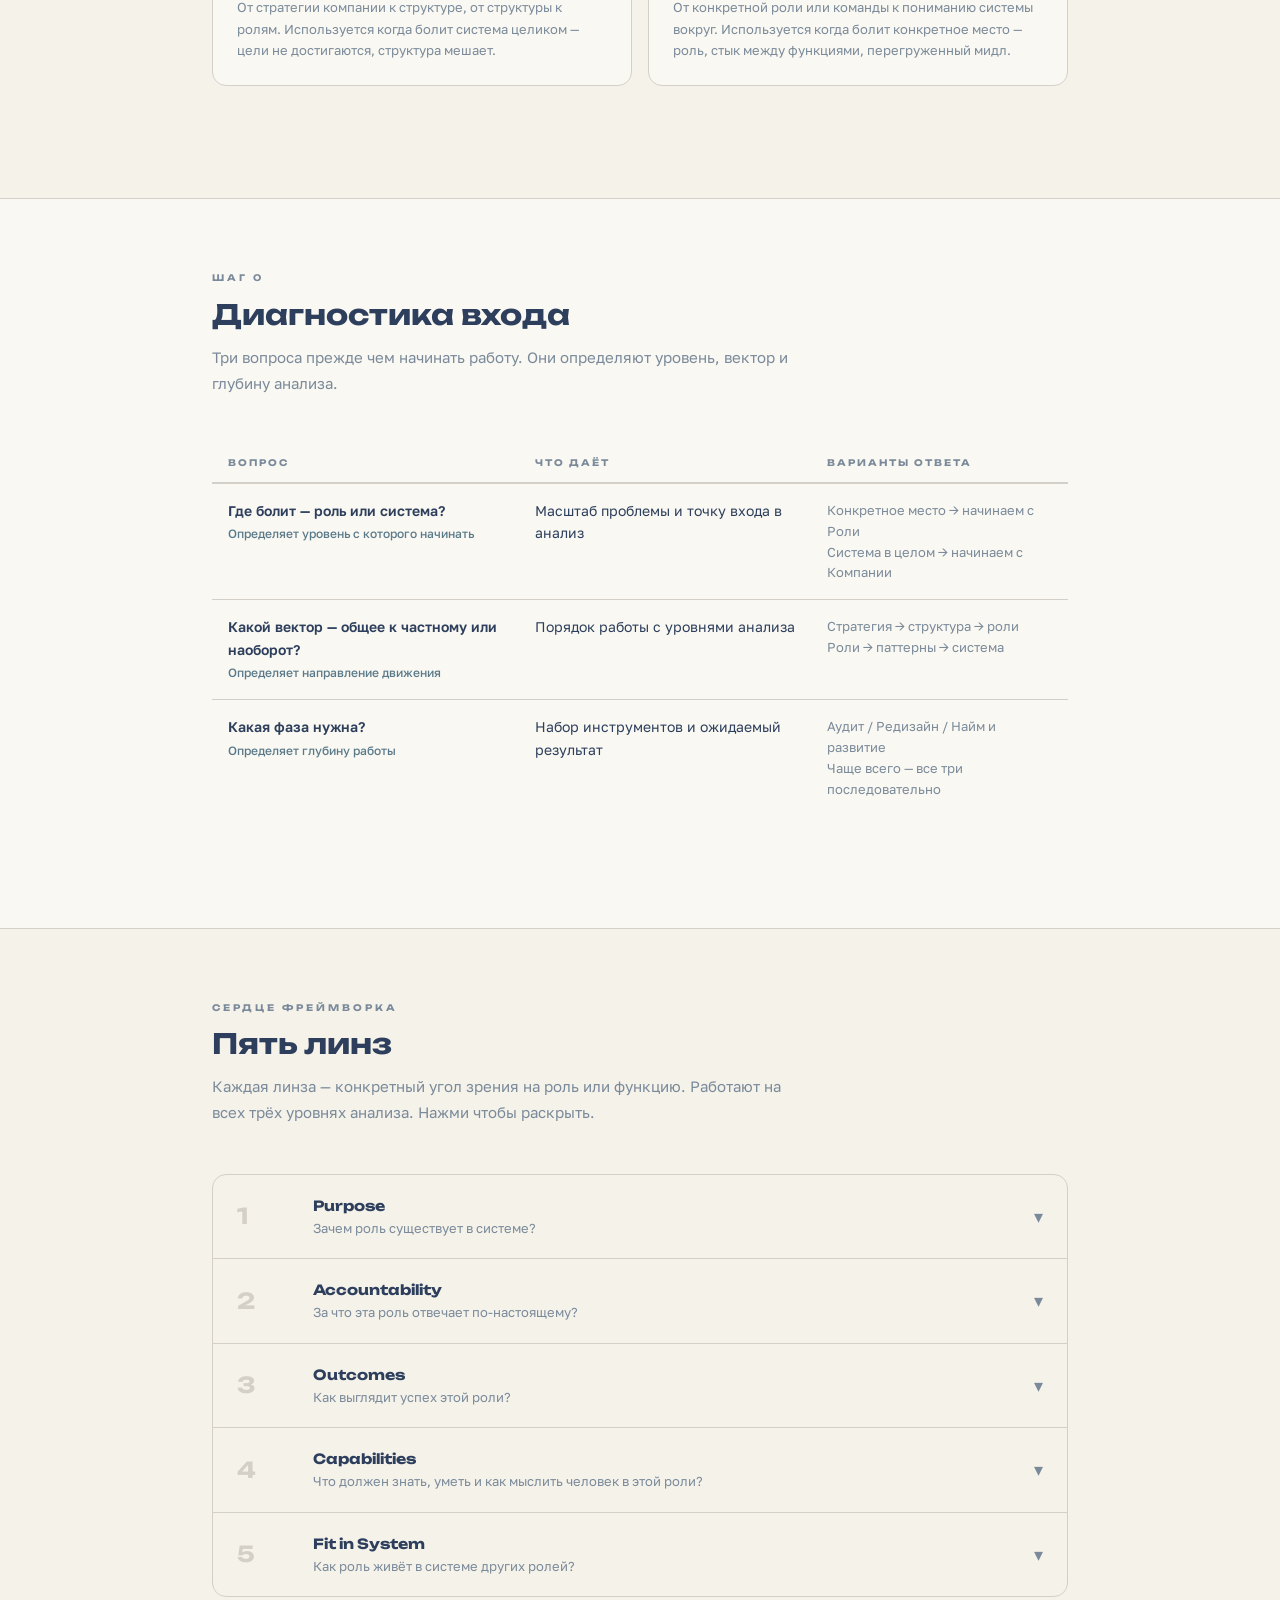
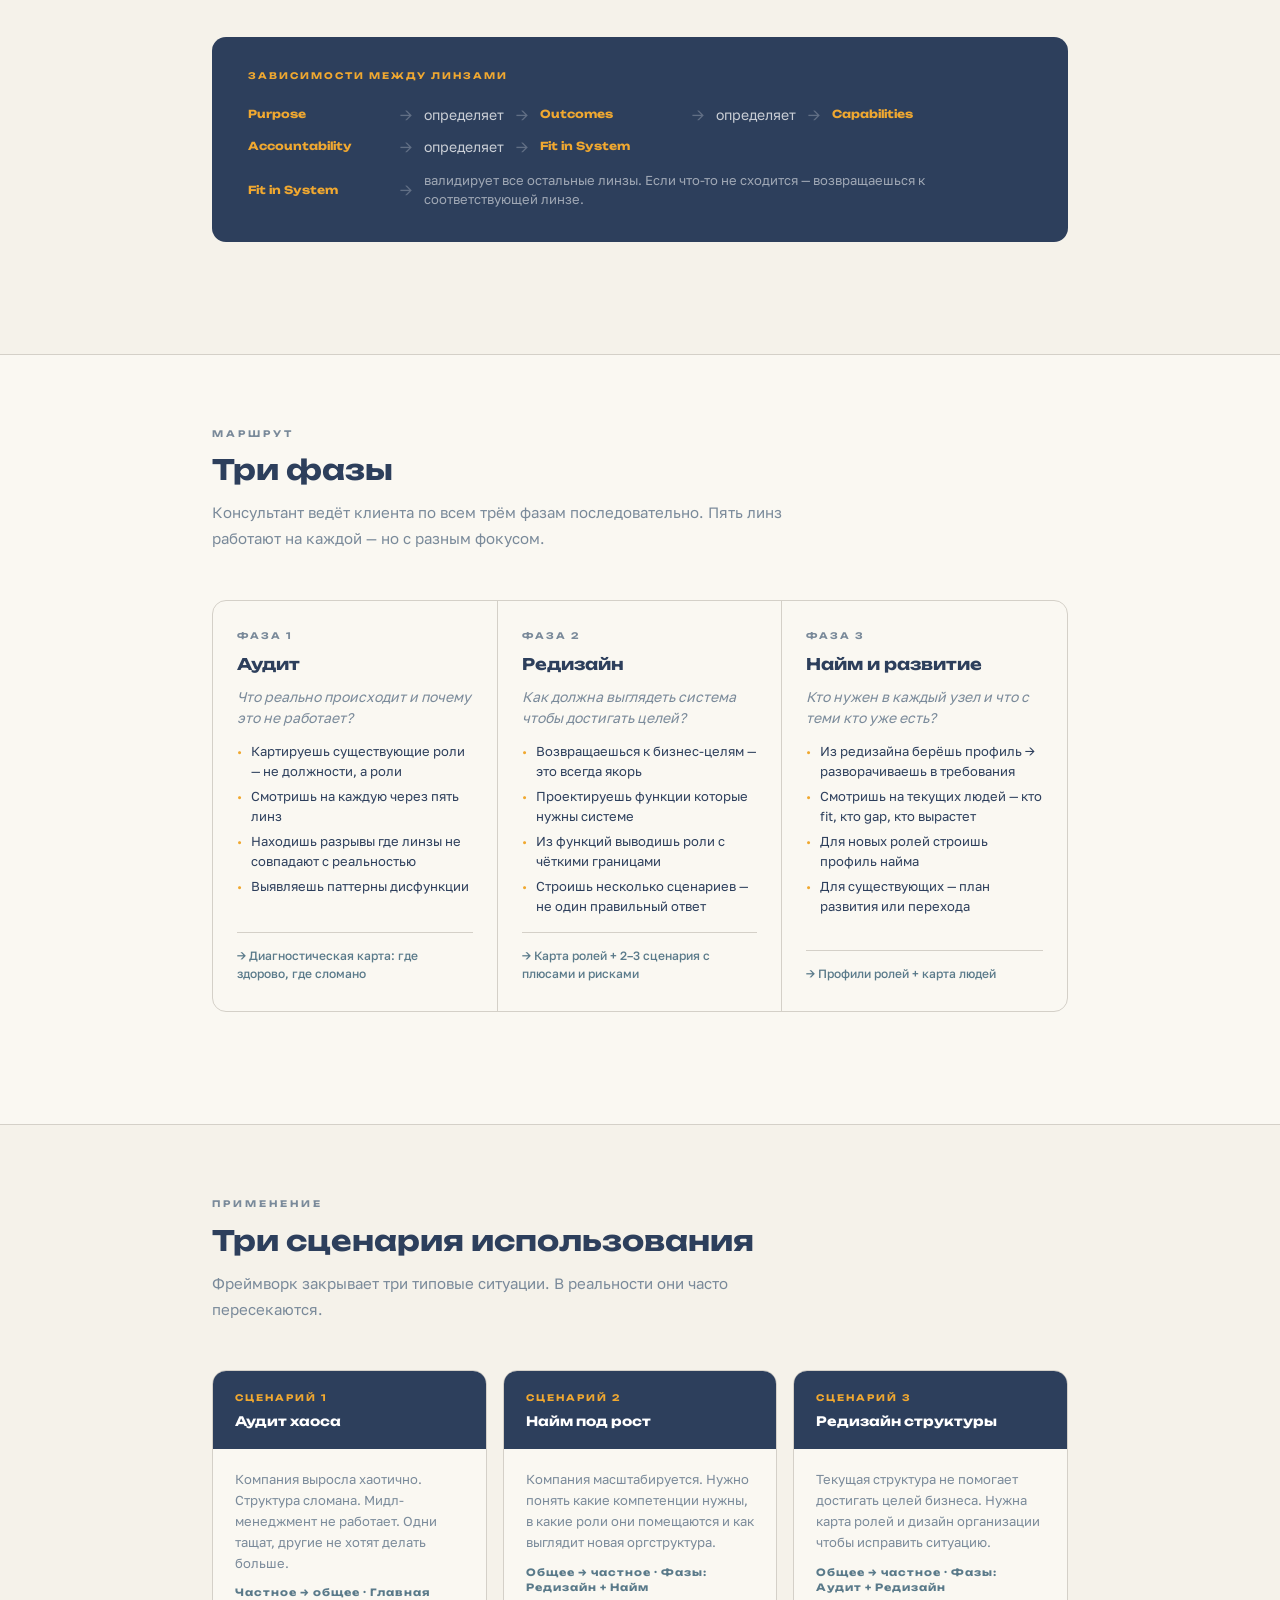
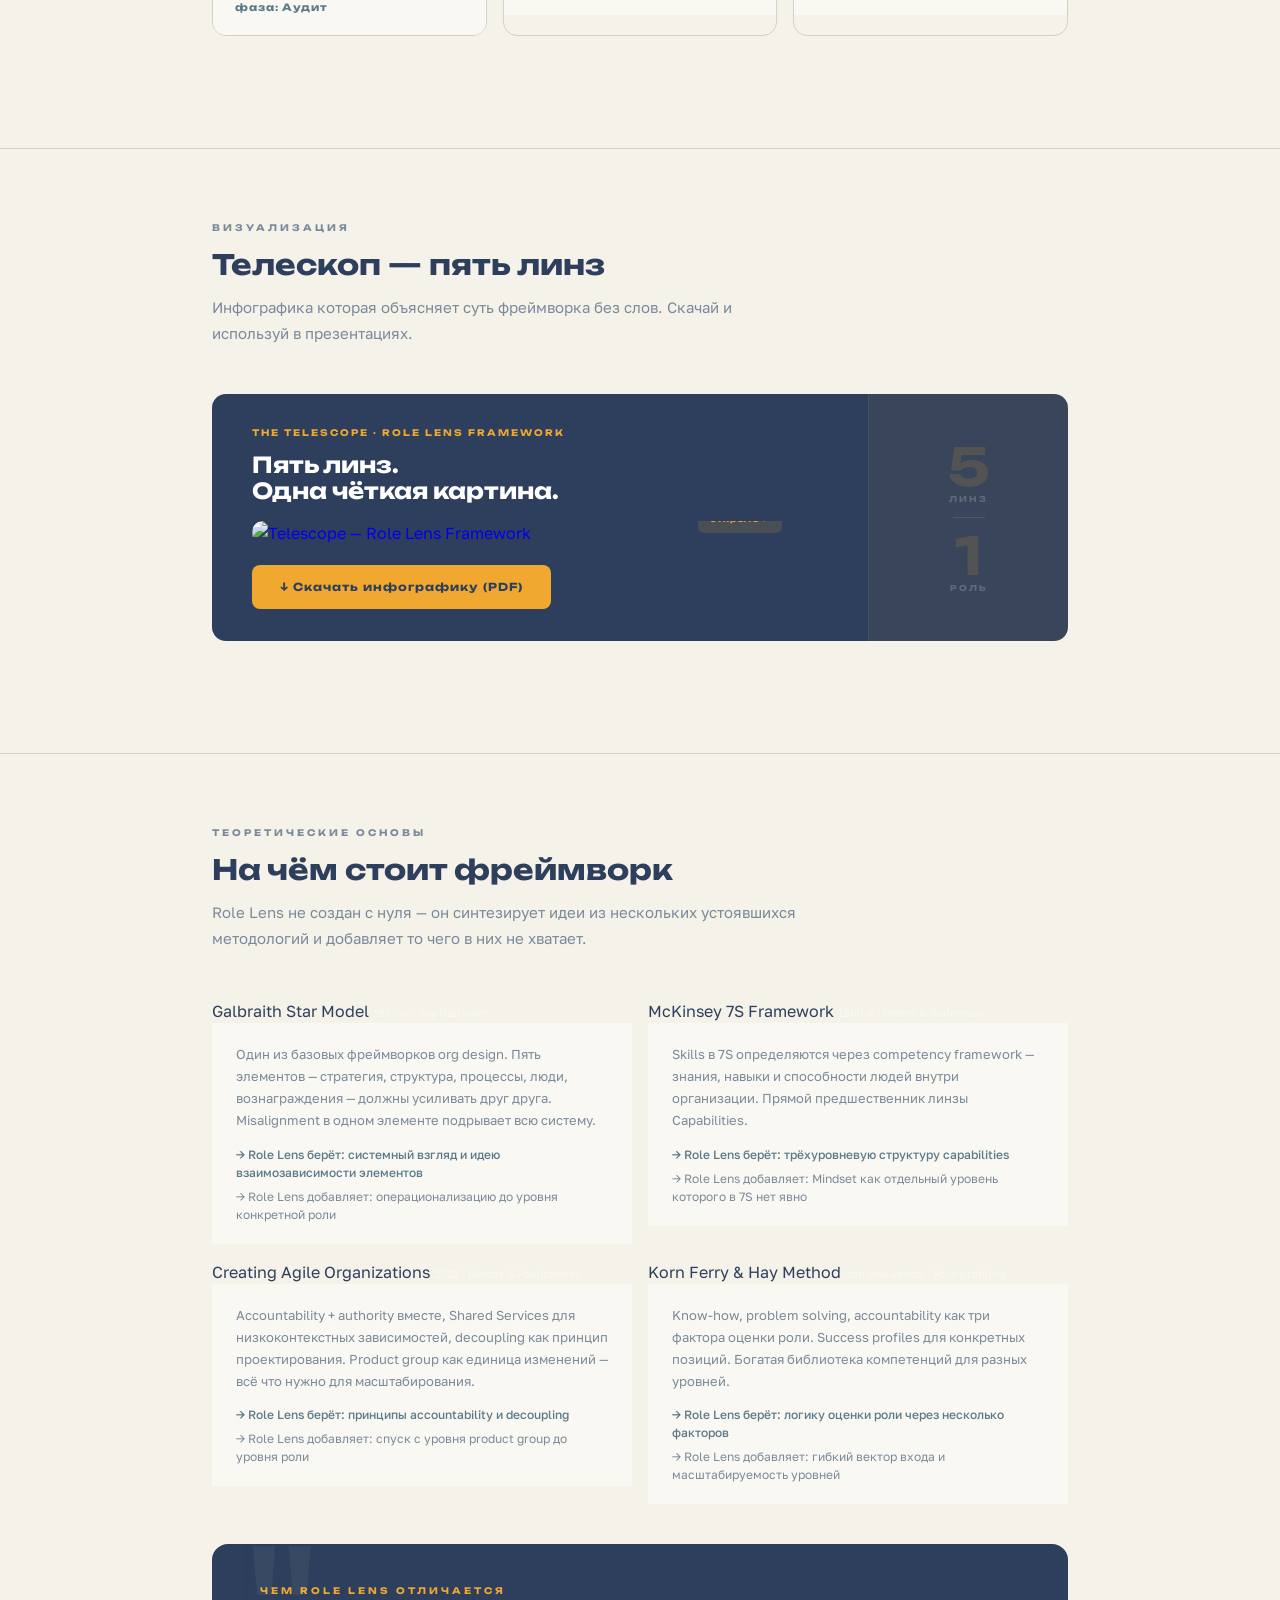
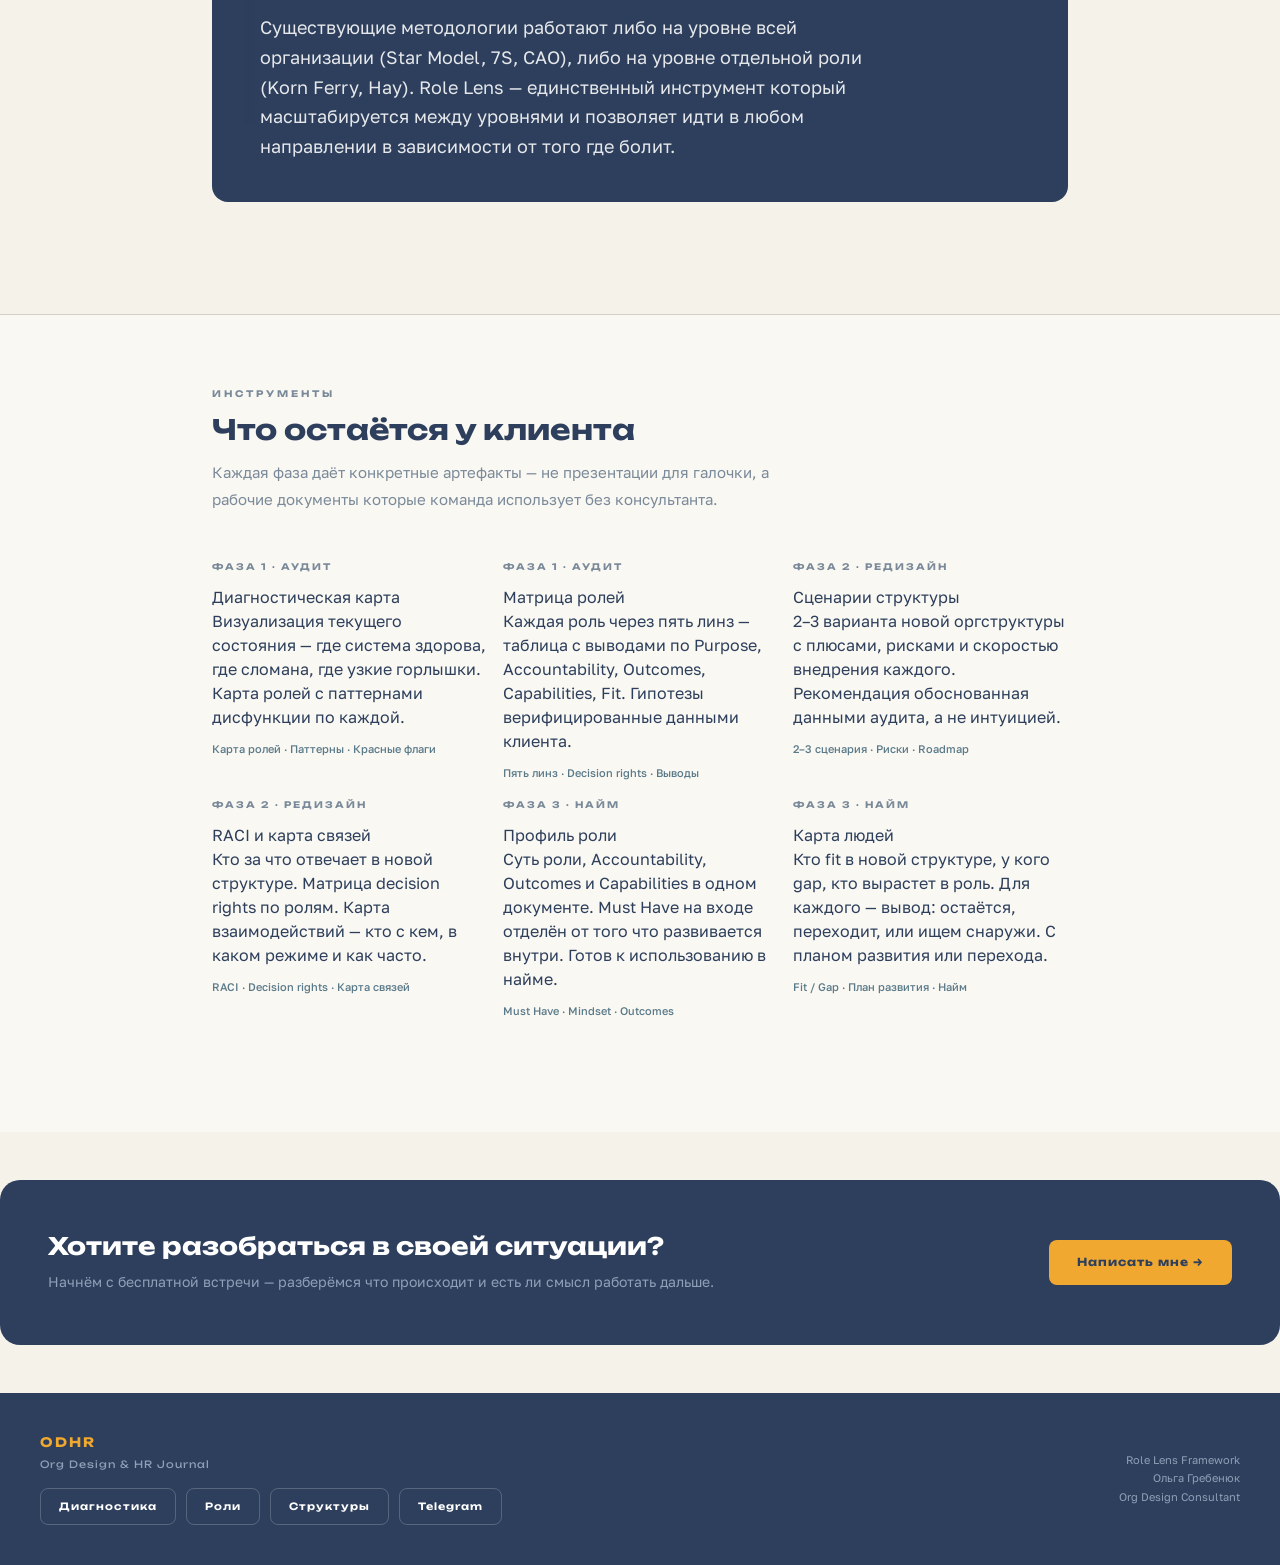
==== commit 3ee12926: "Update framework.html" ====
--- a/framework.html
+++ b/framework.html
@@ -158,6 +158,11 @@
 .case-scenario { font-size: 13px; color: var(--muted); line-height: 1.6; margin-bottom: 12px; }
 .case-result { font-size: 13px; color: var(--accent2); font-weight: 500; }
 .case-link { font-family: 'Unbounded', sans-serif; font-size: 10px; font-weight: 700; letter-spacing: 1px; color: var(--ink); margin-top: 14px; display: block; } */
+
+/* CTA BLOCK */
+.cta-block { background: var(--ink); border-radius: 20px; padding: 52px 48px; margin: 48px 0; display: grid; grid-template-columns: 1fr auto; gap: 40px; align-items: center; }
+.cta-block-title { font-family: 'Unbounded', sans-serif; font-size: clamp(16px, 2.5vw, 24px); font-weight: 700; color: white; line-height: 1.2; margin-bottom: 10px; }
+.cta-block-sub { font-size: 14px; color: #8fa0b8; line-height: 1.6; }
 
 /* FOOTER */
 .site-footer { background: var(--ink); color: white; padding: 40px; }
@@ -851,7 +856,6 @@
       </div>
 
     </div>
-          <span class="tag">Fit / Gap</span>
       </div>
 
     </div>
@@ -860,15 +864,15 @@
 </section>
 
 <!-- CTA -->
-<section style="background:var(--ink);padding:40px 56px;">
-  <div style="max-width:920px;margin:0 auto;display:flex;justify-content:space-between;align-items:center;flex-wrap:wrap;gap:20px;">
+<div class="cta-block">
     <div>
-      <div style="font-family:'Unbounded',sans-serif;font-size:10px;font-weight:700;letter-spacing:2px;text-transform:uppercase;color:var(--accent);margin-bottom:8px;">Хотите разобраться в своей ситуации?</div>
-      <div style="font-size:15px;color:rgba(255,255,255,0.75);max-width:480px;line-height:1.6;">Начнём с бесплатной встречи — разберёмся что происходит и есть ли смысл работать дальше.</div>
-    </div>
-    <a href="https://susperias.github.io/odhr/home.html#formats" style="font-family:'Unbounded',sans-serif;font-size:11px;font-weight:700;letter-spacing:1px;padding:14px 28px;background:var(--accent);color:var(--ink);border-radius:8px;text-decoration:none;white-space:nowrap;">Форматы работы →</a>
-  </div>
-</section>
+      <div class="cta-block-title" id="cta-title">Хотите разобраться в своей ситуации?</div>
+      <div class="cta-block-sub" id="cta-sub">Начнём с бесплатной встречи — разберёмся что происходит и есть ли смысл работать дальше.</div>
+    </div>
+    <a href="#" data-contact-trigger class="btn-primary" id="cta-btn">Написать мне →</a>
+  </div>
+
+</div>
 
 <!-- FOOTER -->
 <footer class="site-footer">
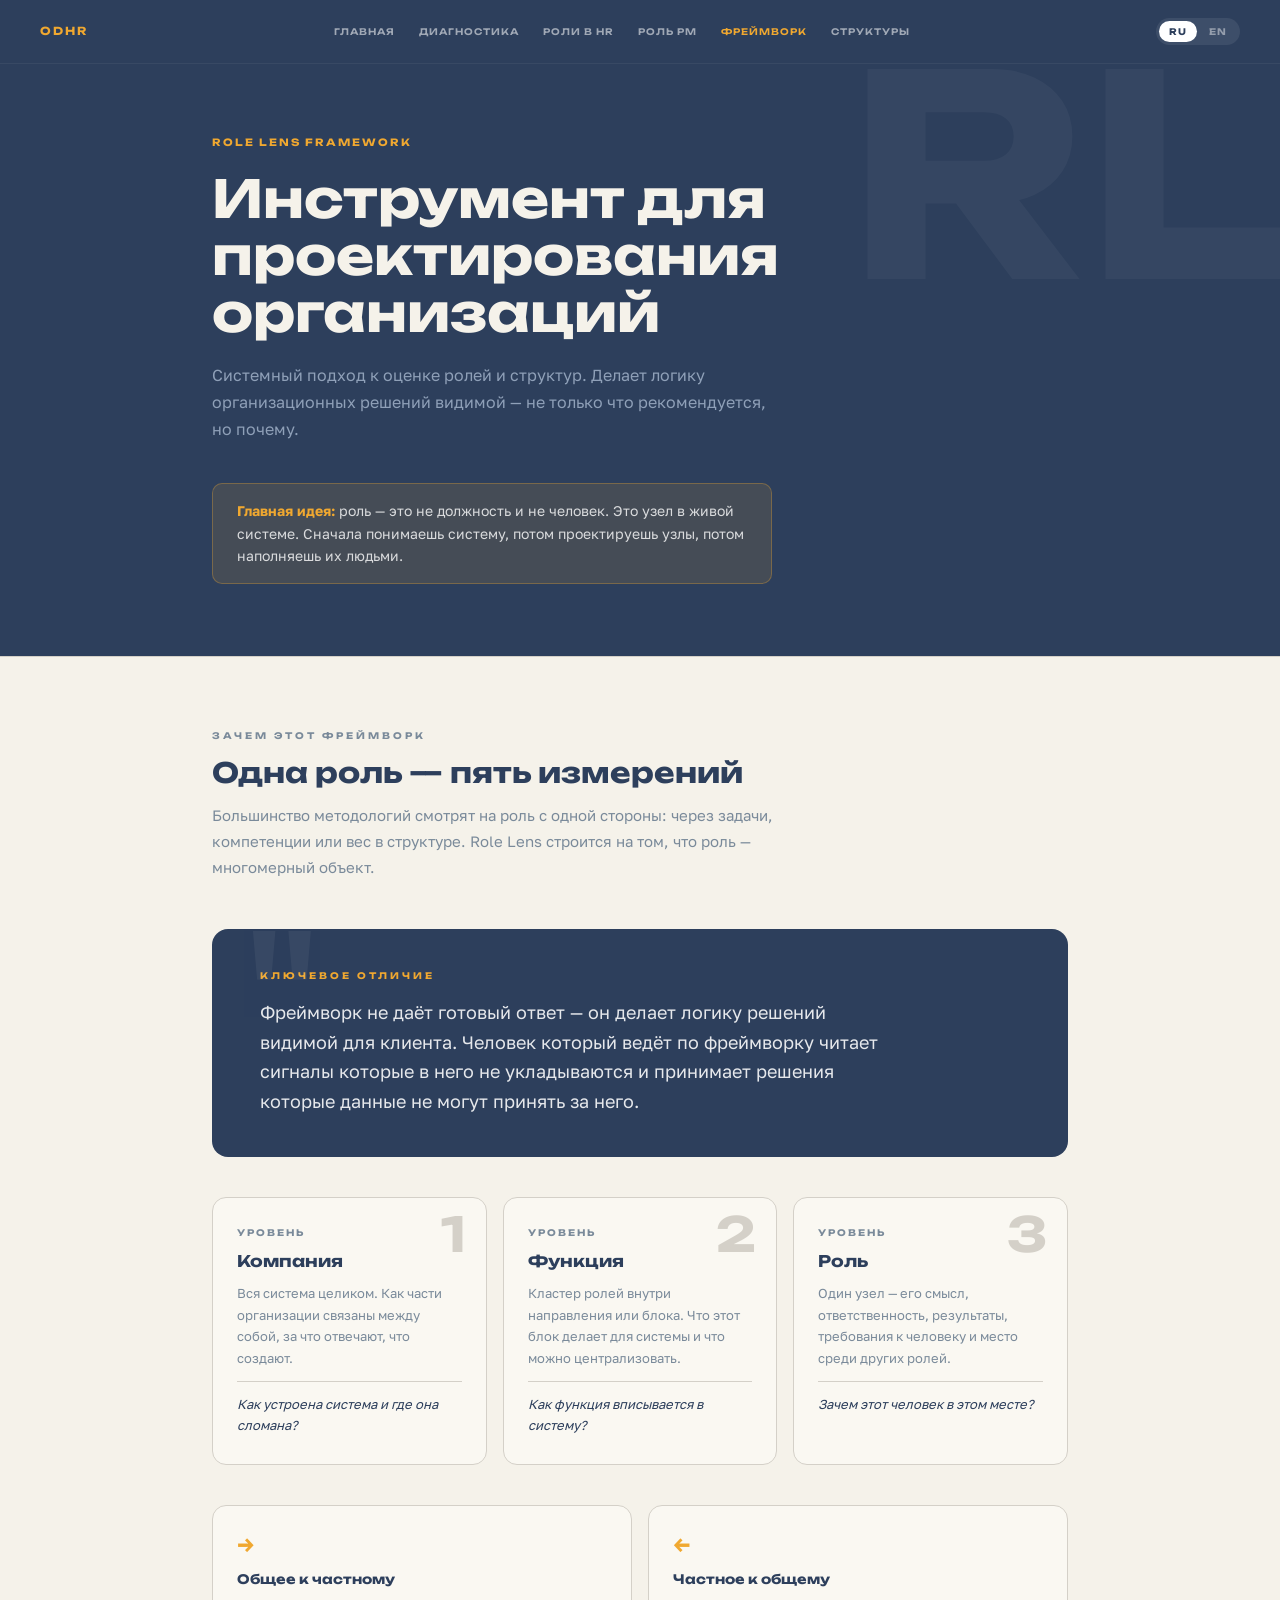
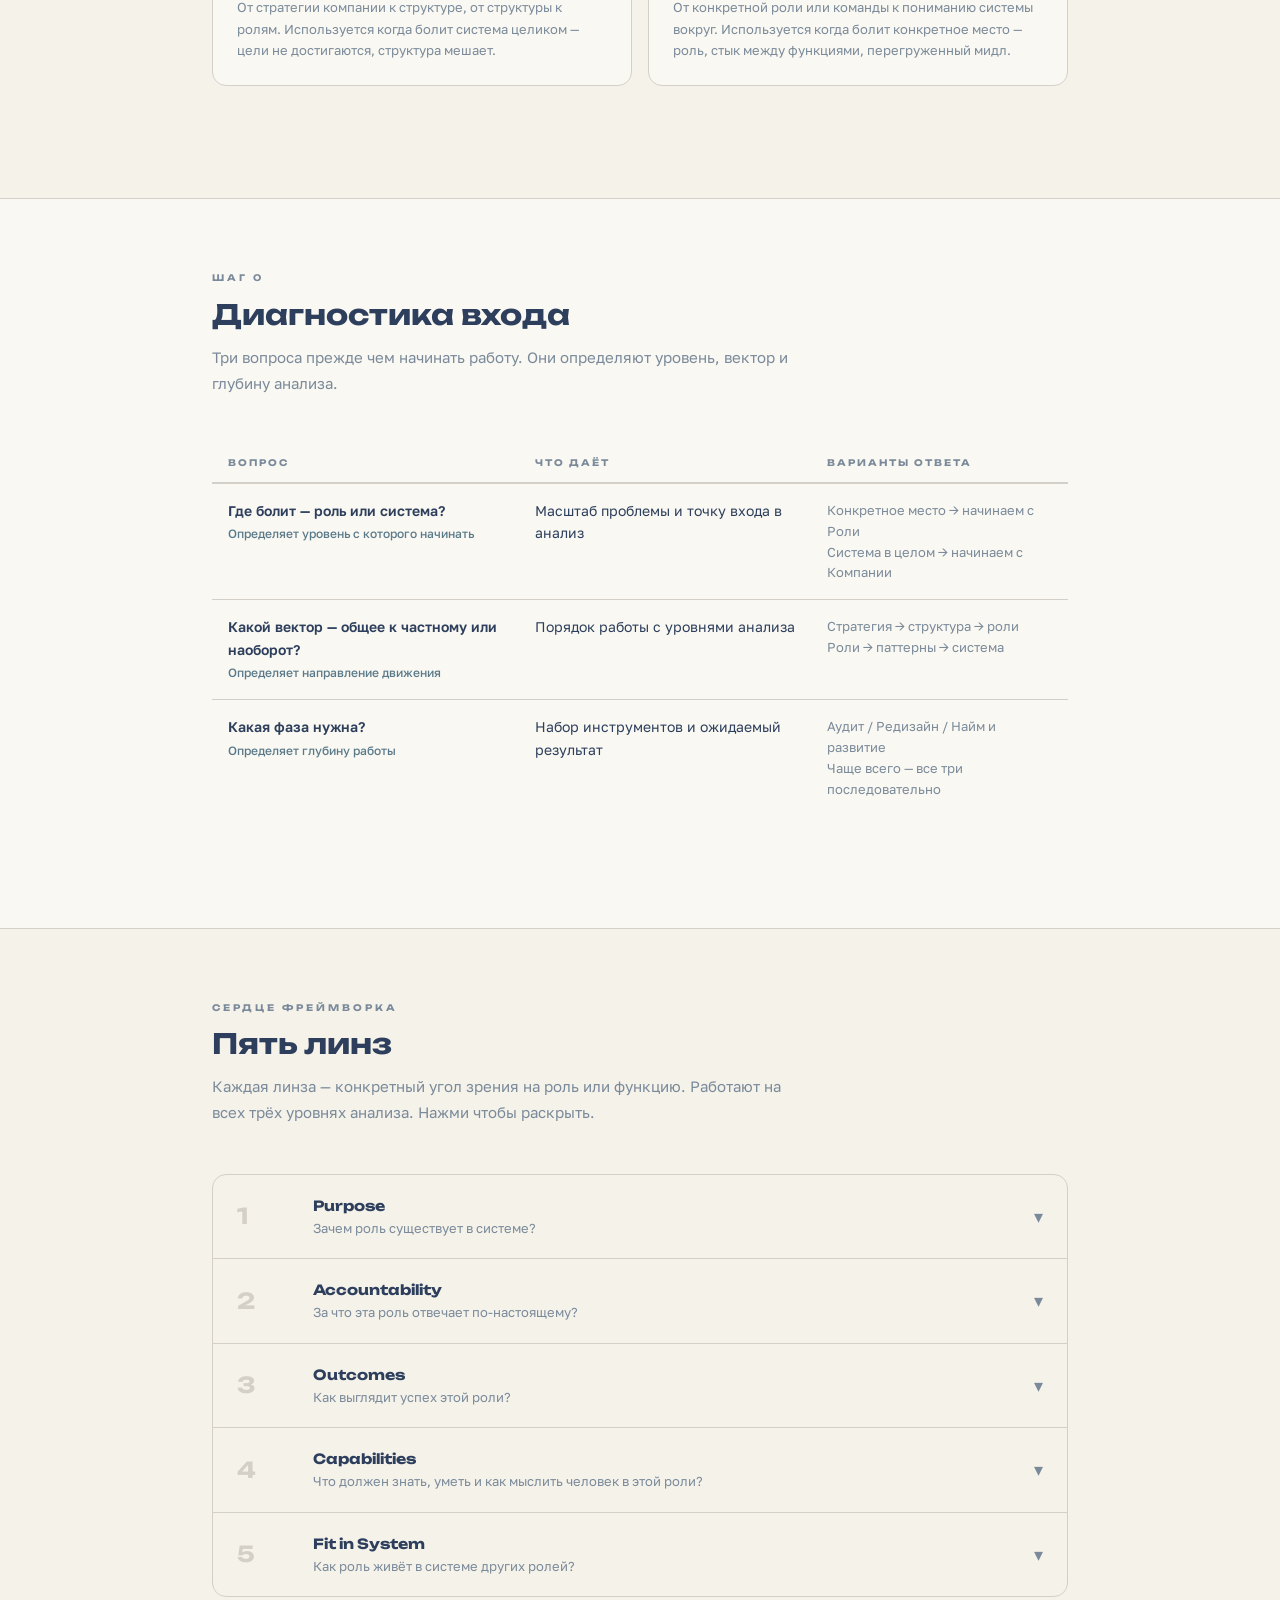
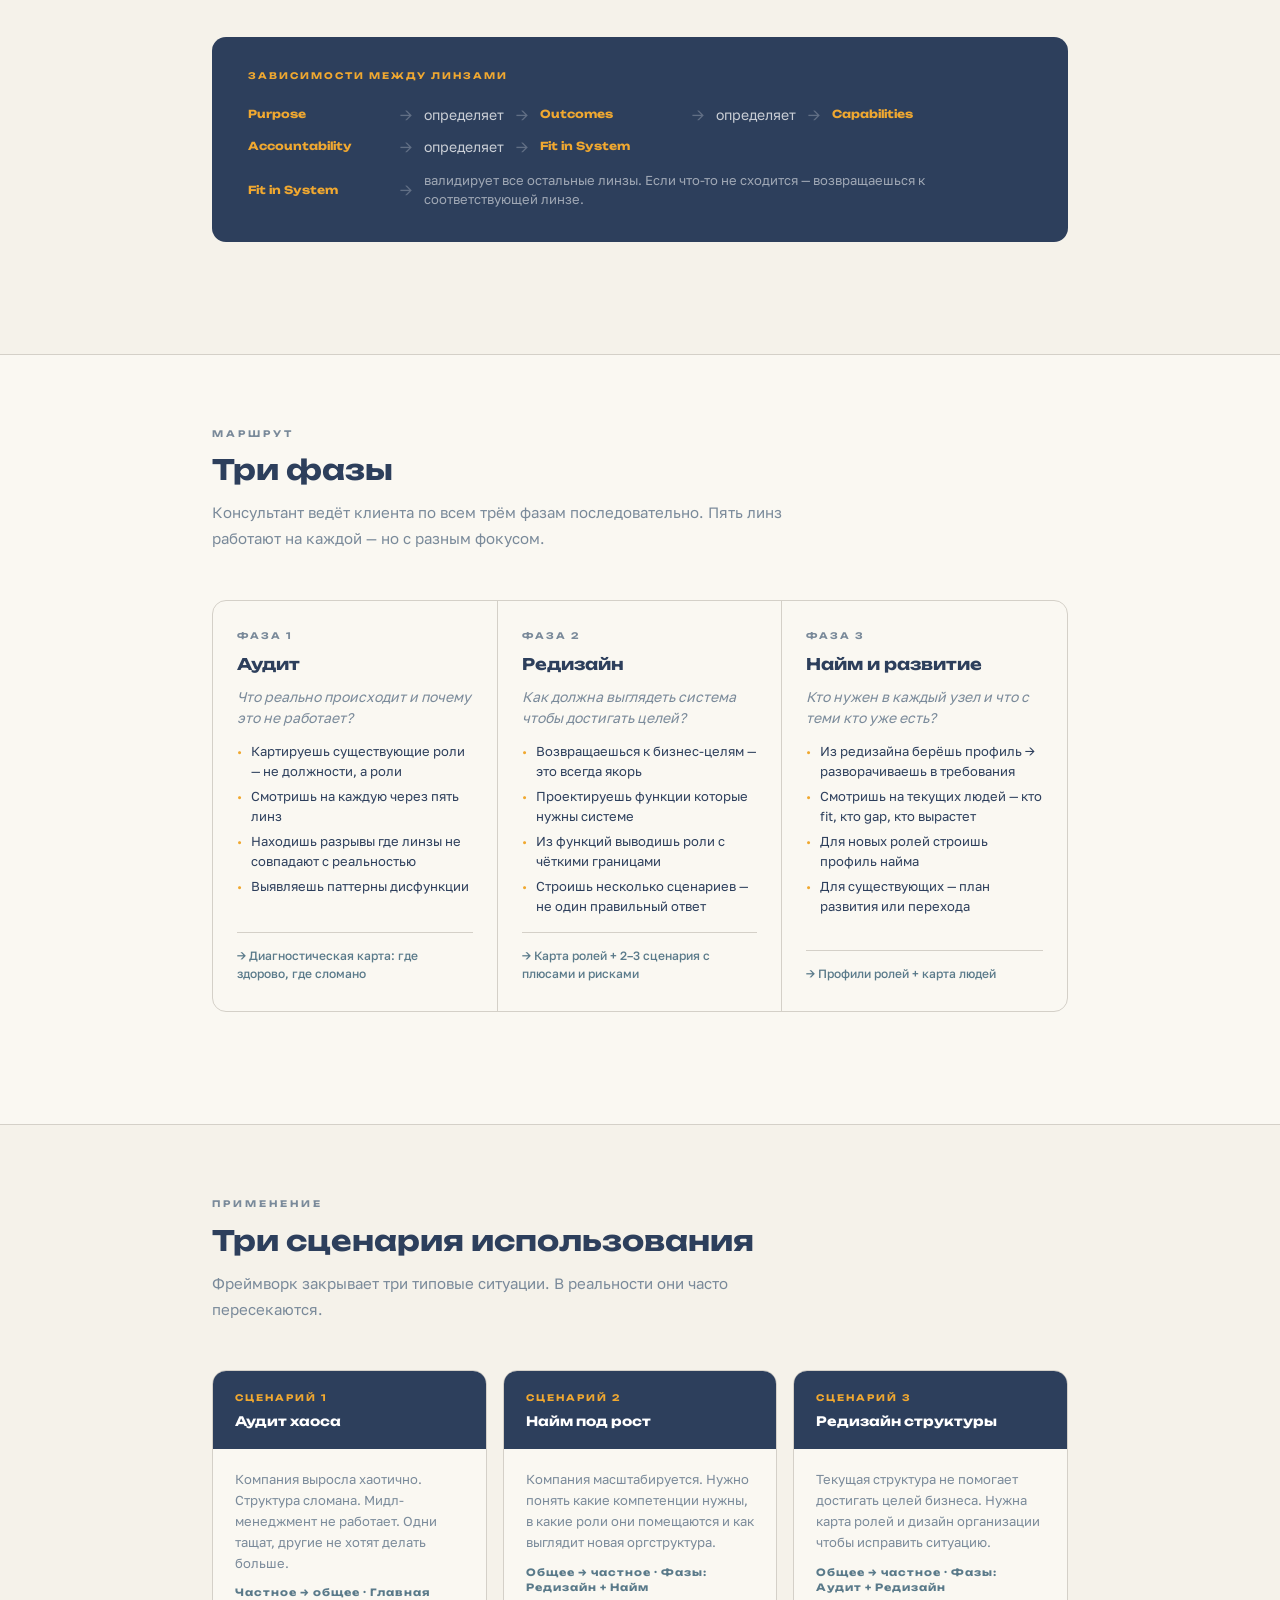
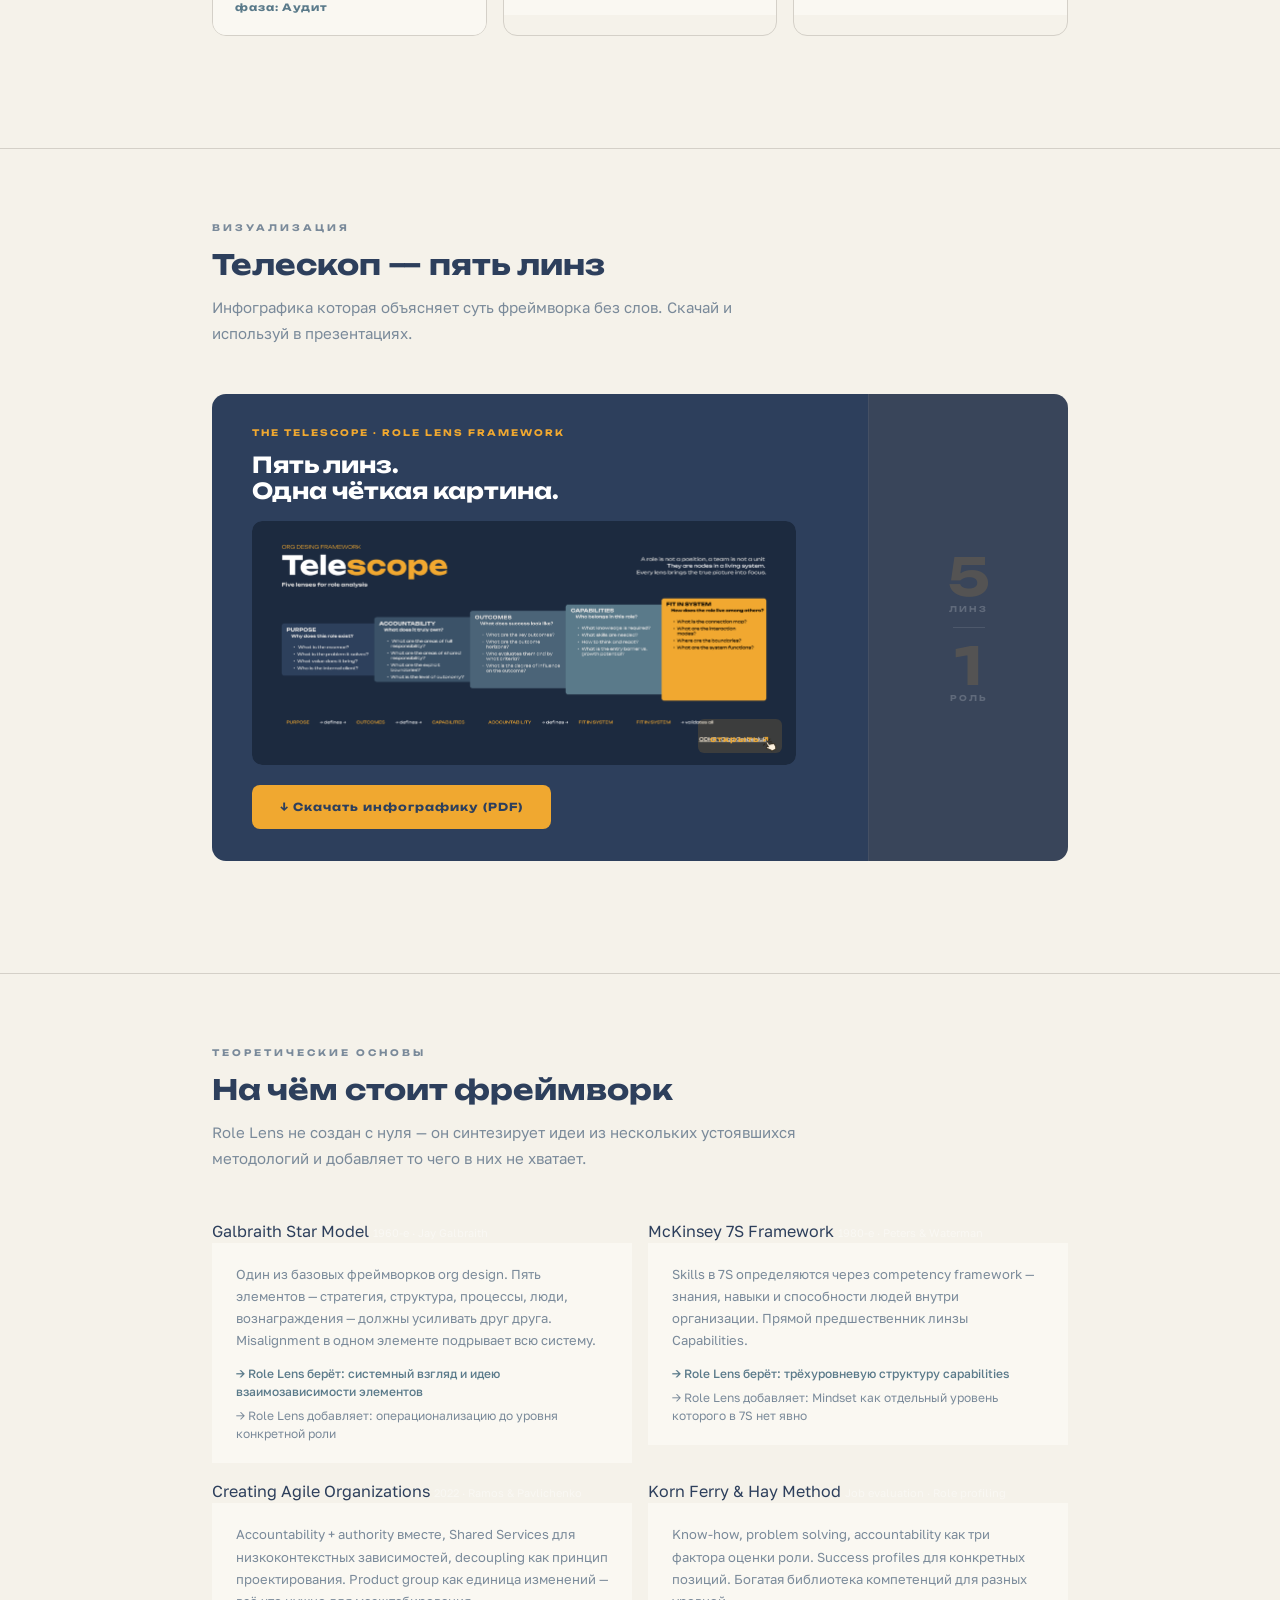
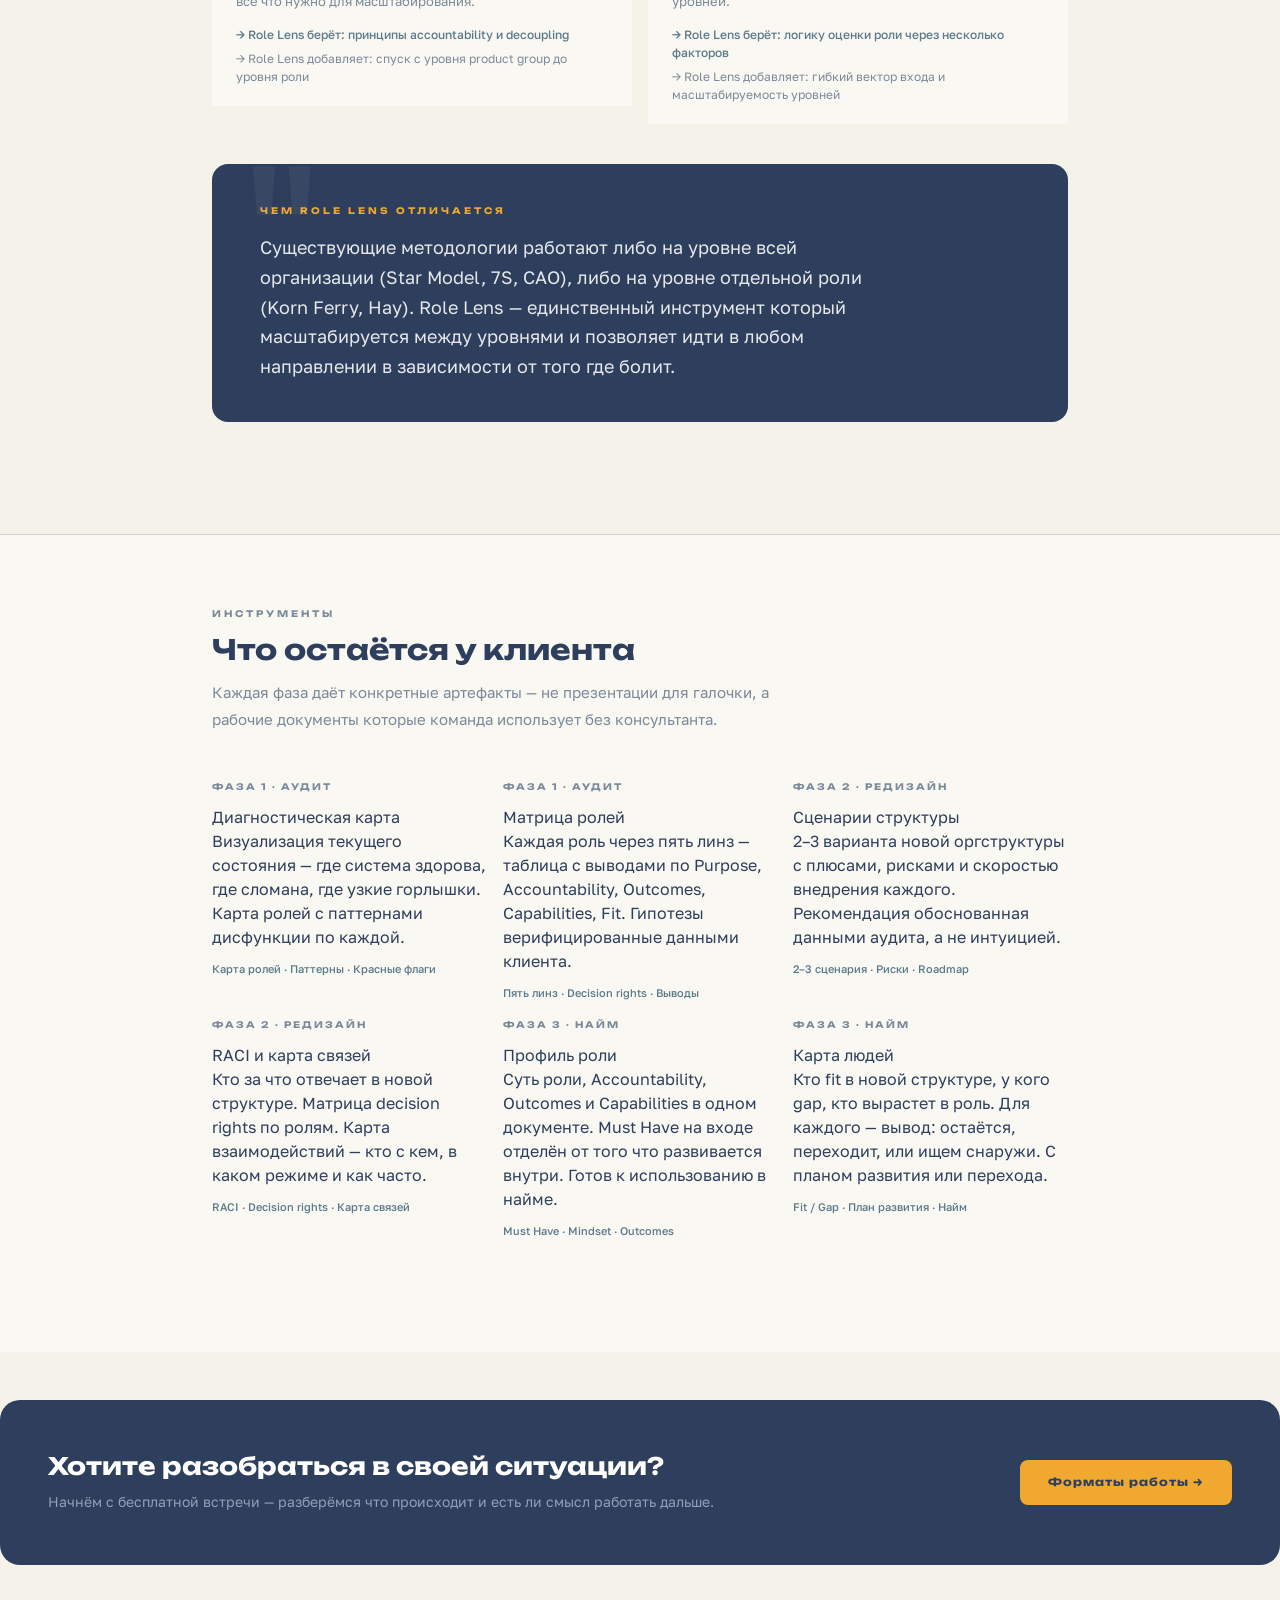
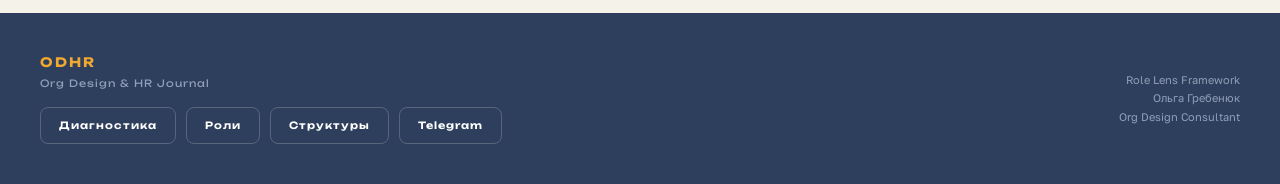
==== commit a615b7dc: "Update framework.html" ====
--- a/framework.html
+++ b/framework.html
@@ -708,7 +708,7 @@
         <a href="https://raw.githubusercontent.com/susperias/odhr/main/Lens%20(adapt-eng).pdf"
            target="_blank"
            style="display:block;margin-bottom:20px;border-radius:10px;overflow:hidden;position:relative;text-decoration:none;cursor:zoom-in;">
-          <img src="Lens__adapt-eng_.png"
+          <img src="Lens%20(adapt-eng).png"
                alt="Telescope — Role Lens Framework"
                style="width:100%;display:block;border-radius:10px;"/>
           <div style="position:absolute;bottom:12px;right:14px;background:rgba(240,168,48,0.15);border-radius:6px;padding:5px 12px;">
@@ -869,7 +869,7 @@
       <div class="cta-block-title" id="cta-title">Хотите разобраться в своей ситуации?</div>
       <div class="cta-block-sub" id="cta-sub">Начнём с бесплатной встречи — разберёмся что происходит и есть ли смысл работать дальше.</div>
     </div>
-    <a href="#" data-contact-trigger class="btn-primary" id="cta-btn">Написать мне →</a>
+    <a href="https://susperias.github.io/odhr/home.html?lang=ru#formats" data-contact-trigger class="btn-primary" id="cta-btn">Форматы работы →</a>
   </div>
 
 </div>
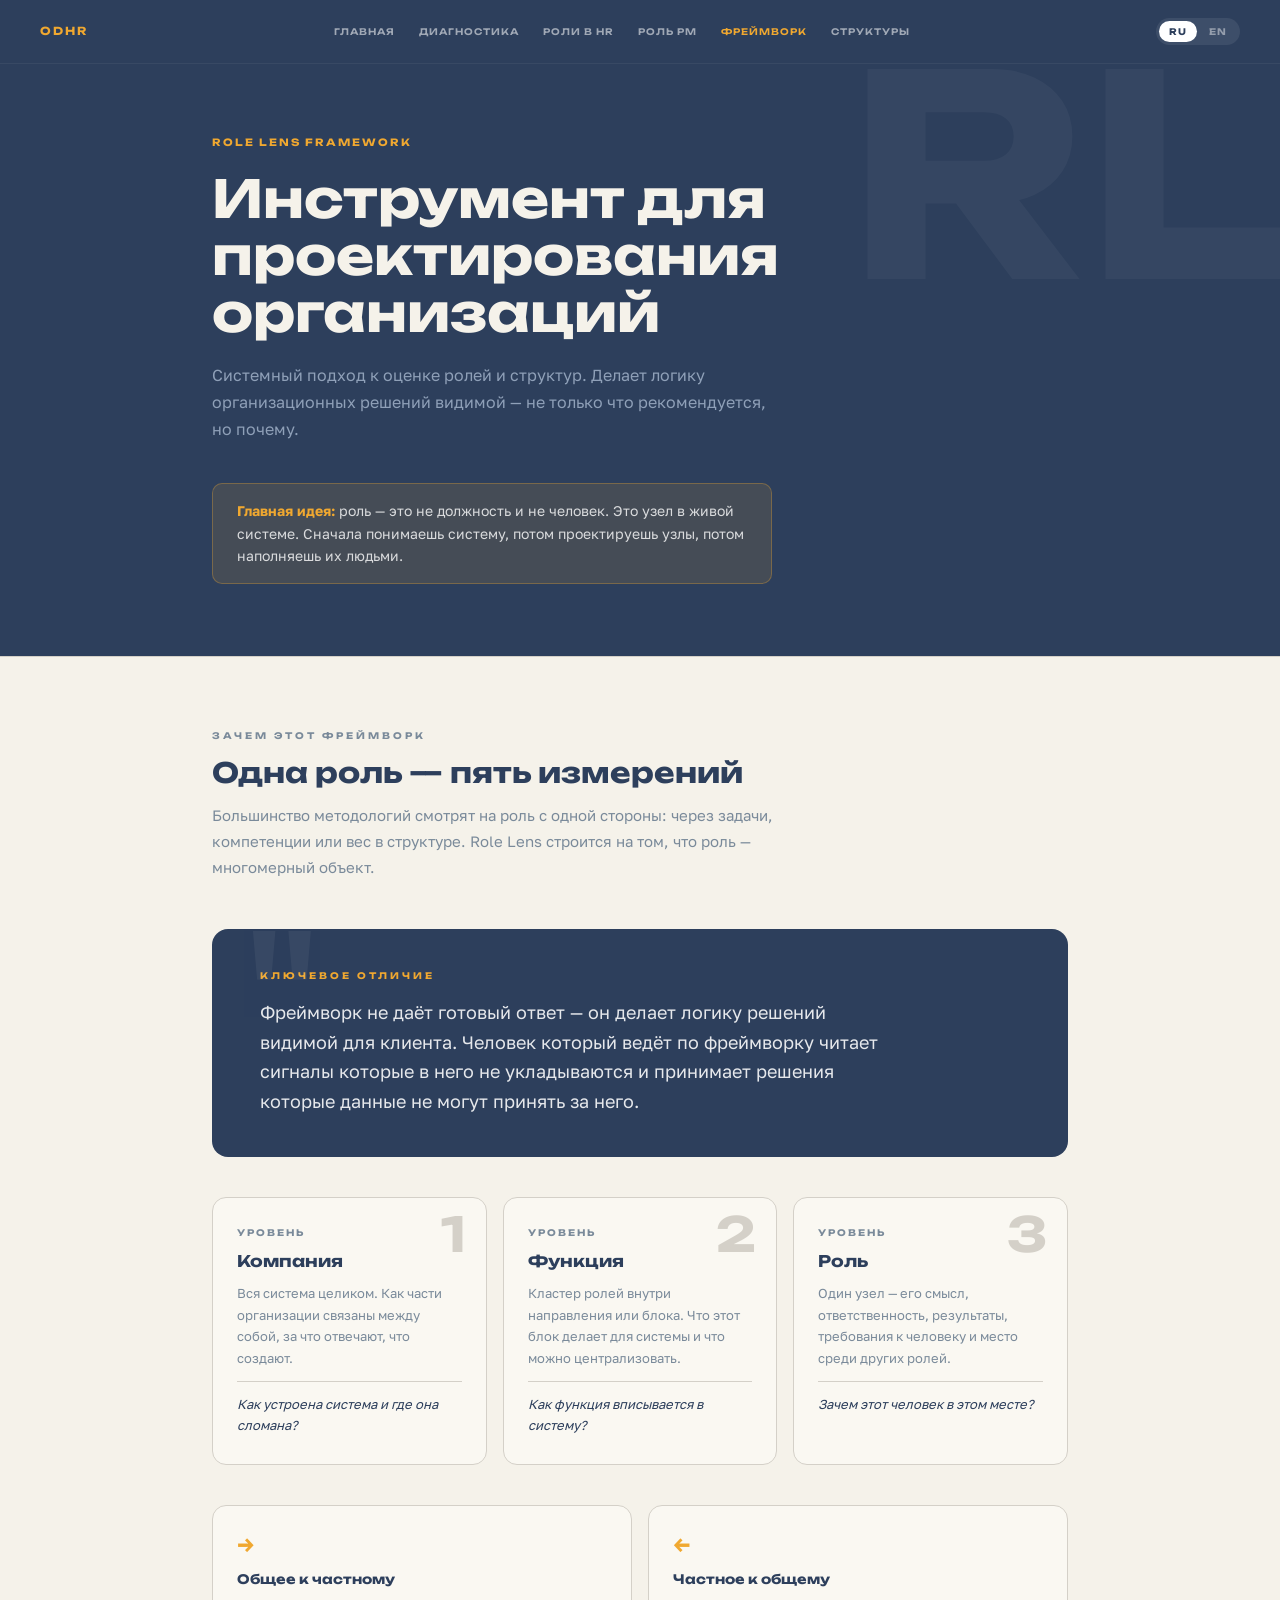
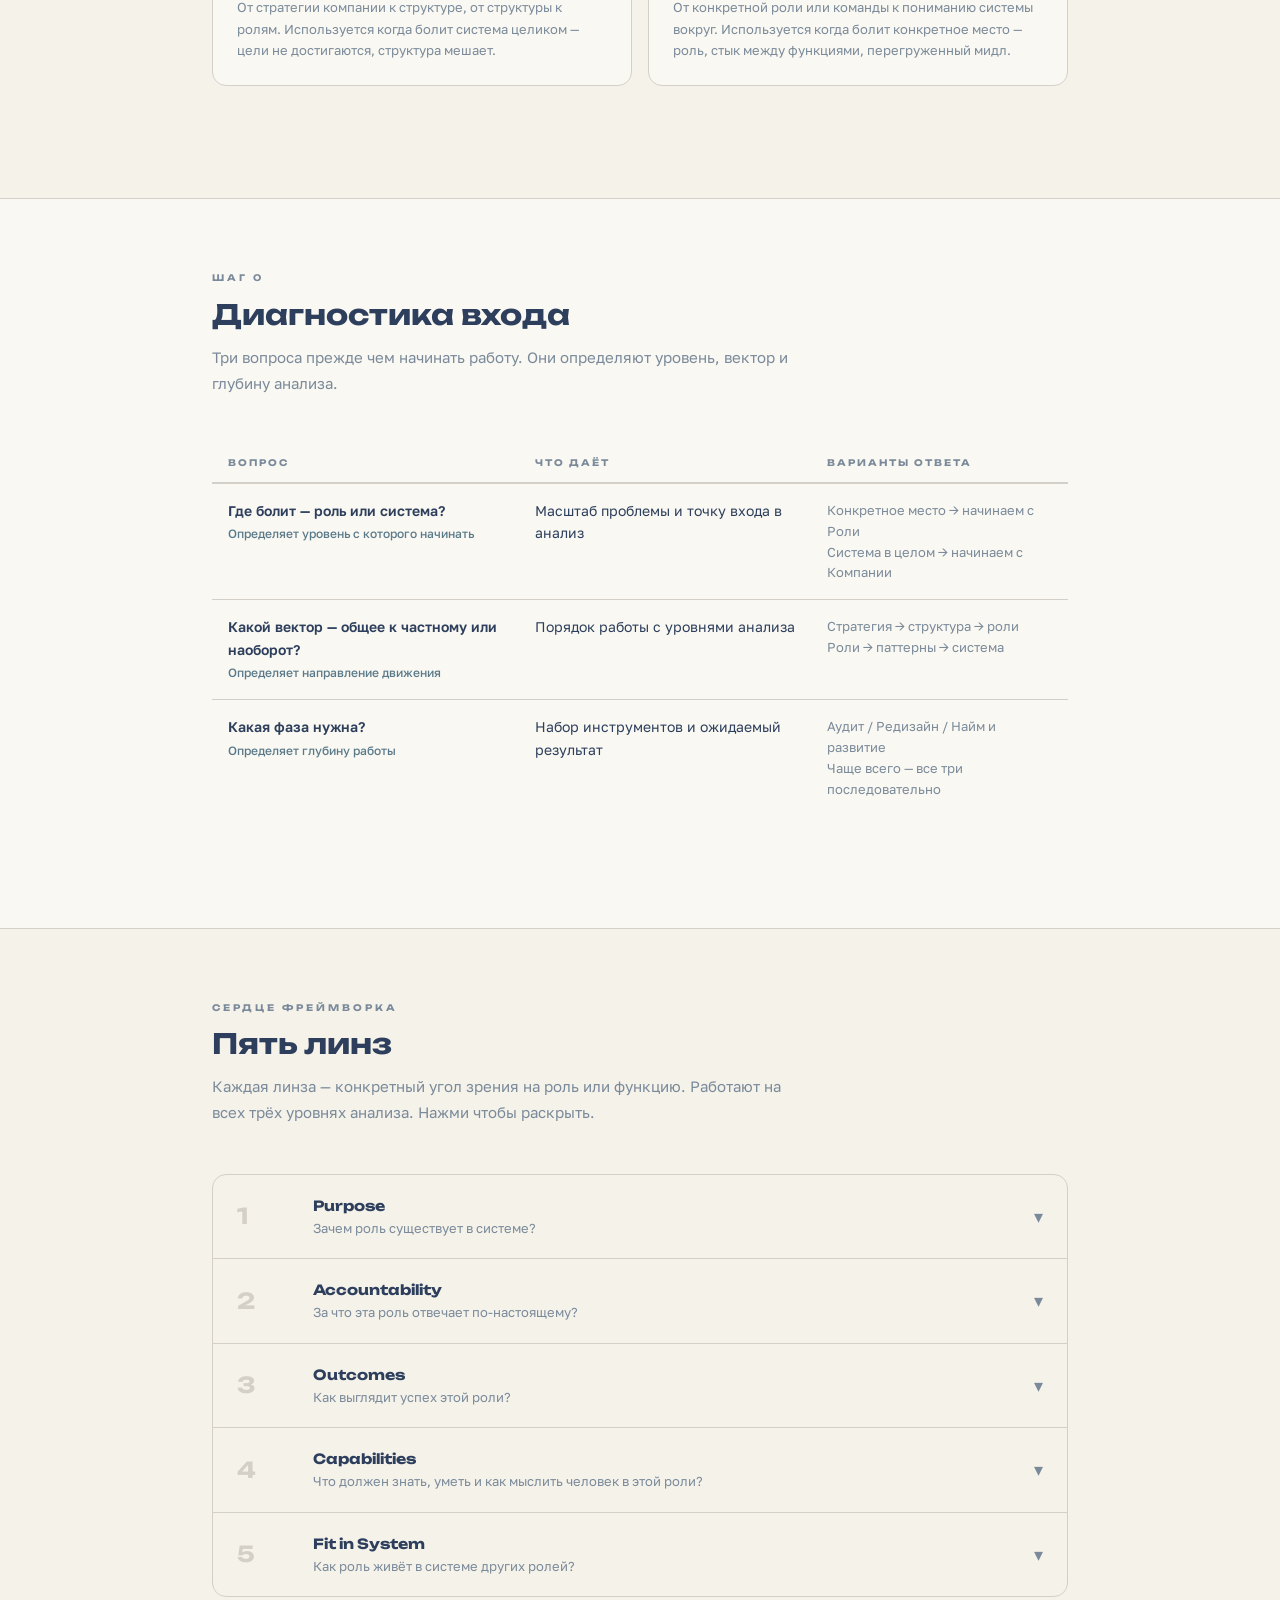
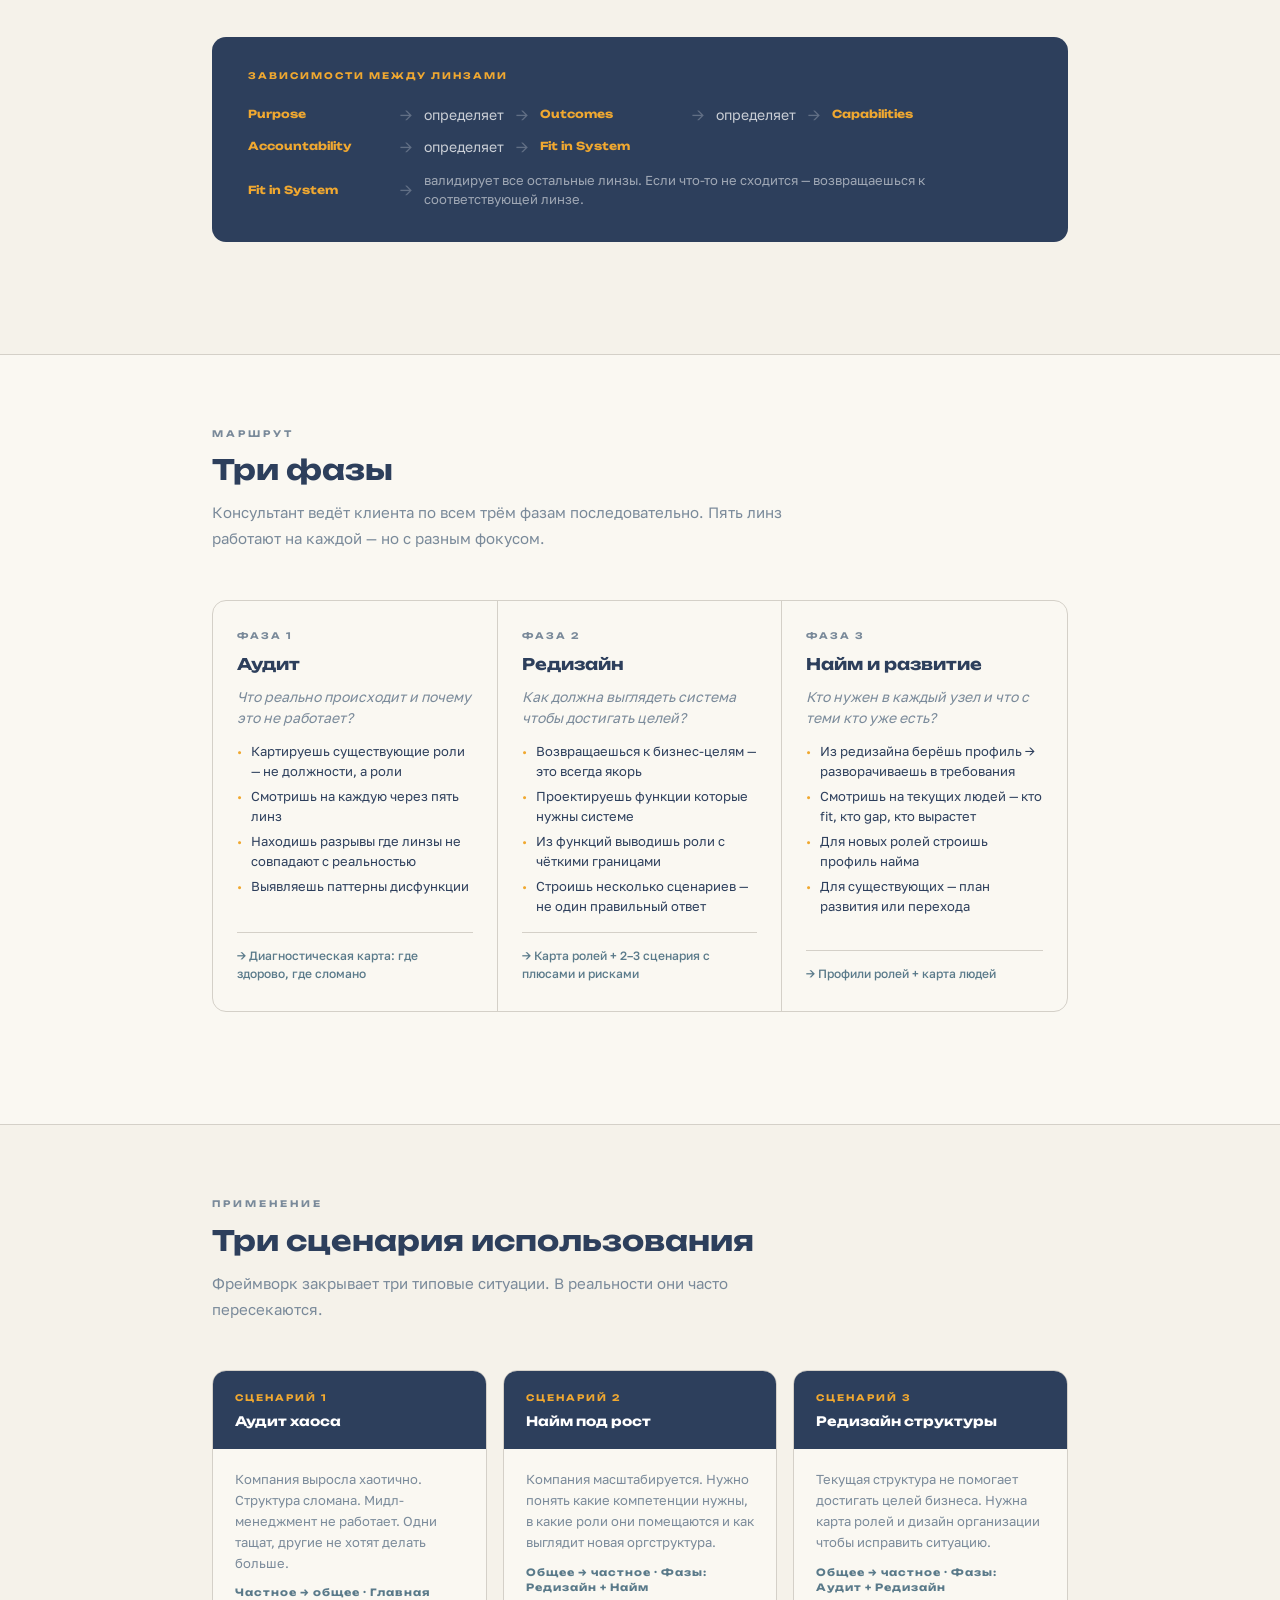
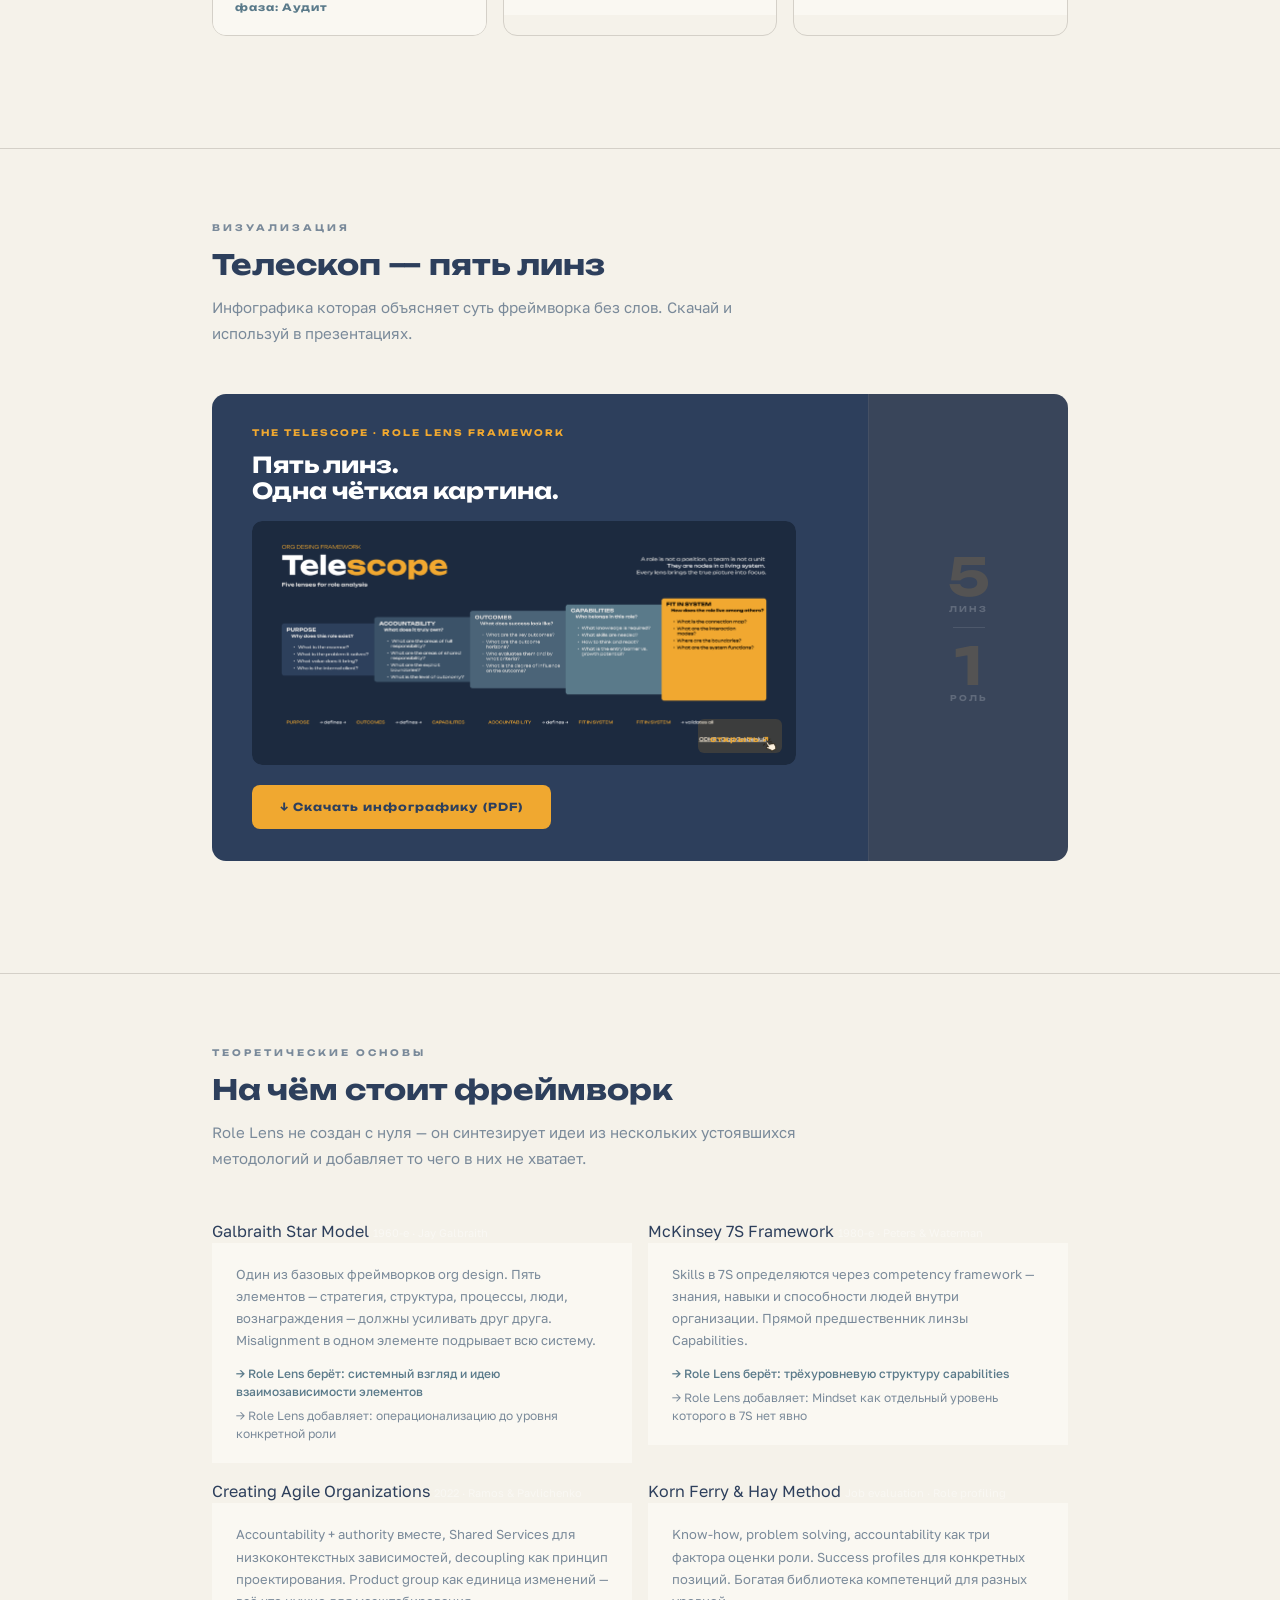
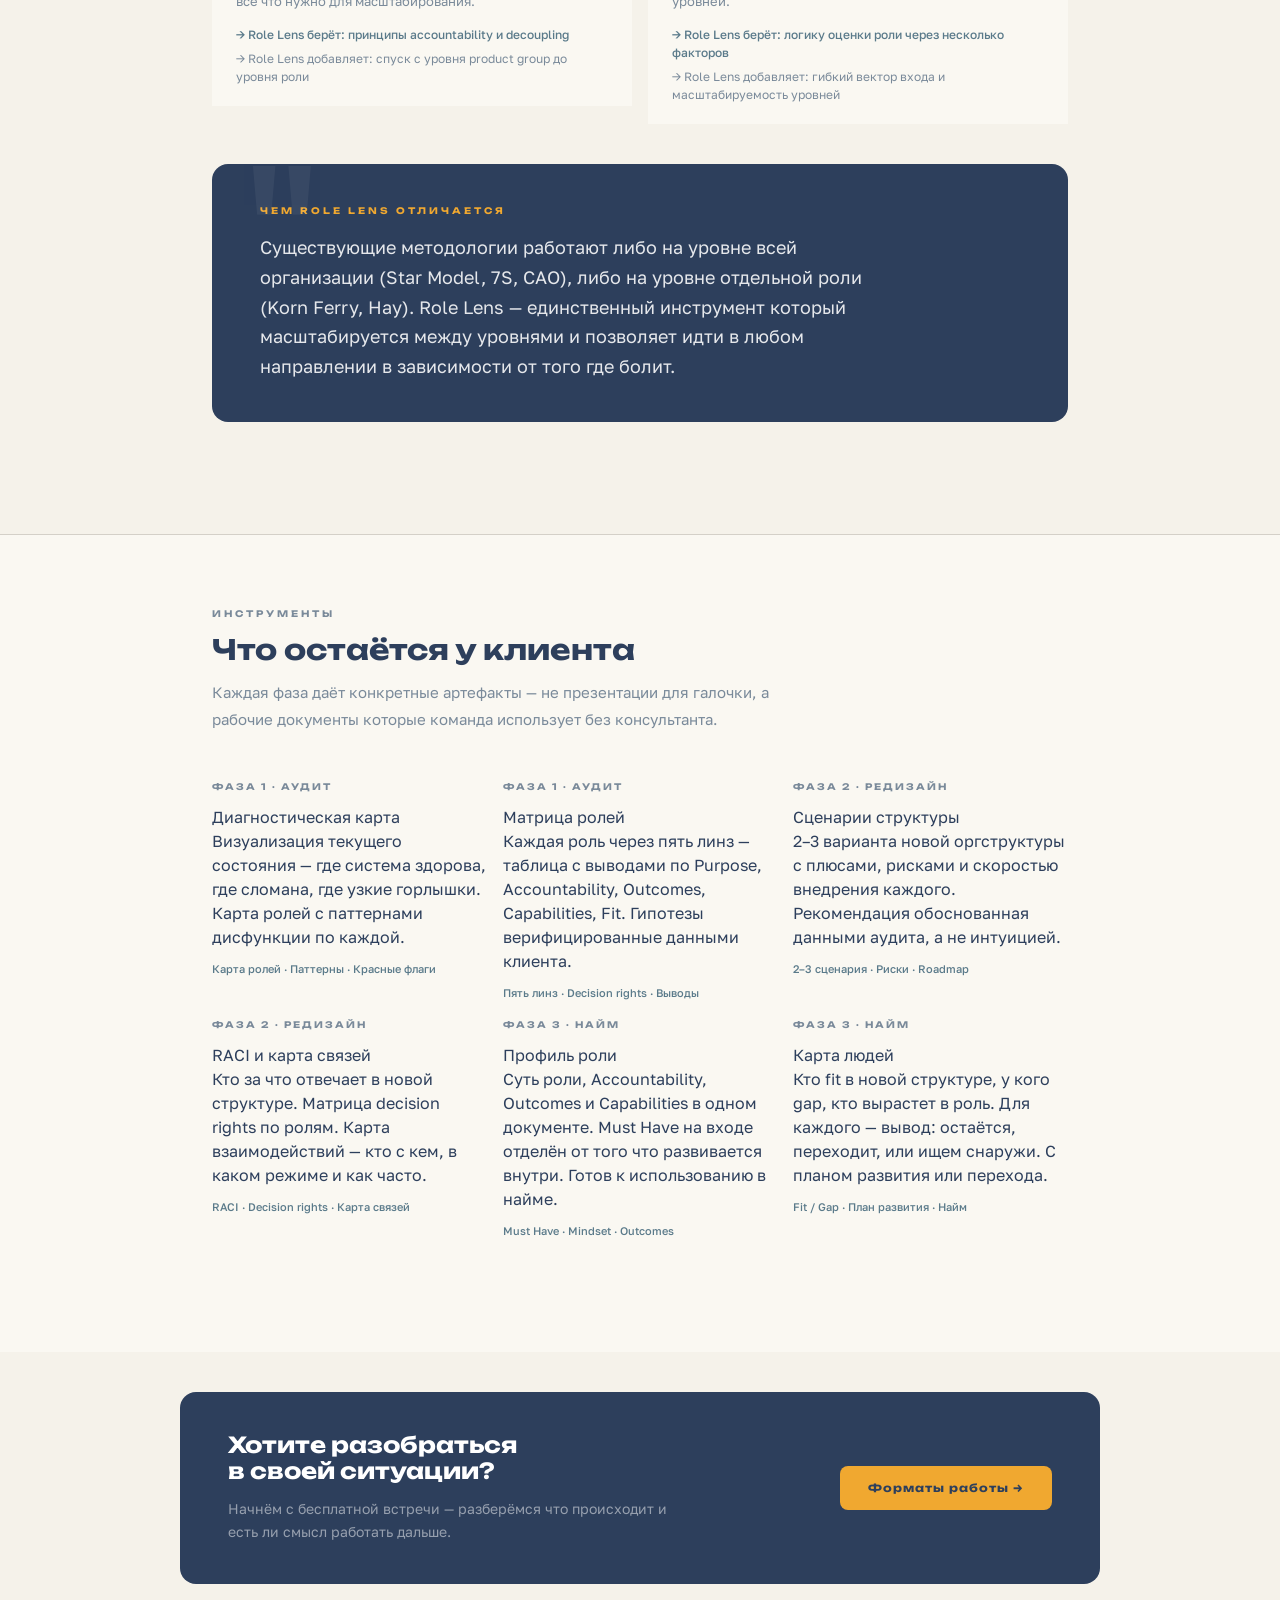
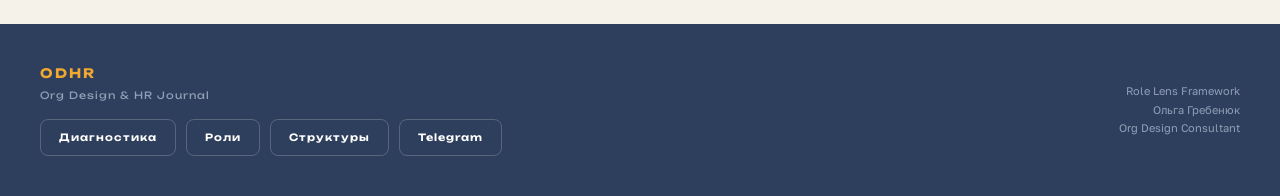
==== commit 94d7318e: "Update framework.html" ====
--- a/framework.html
+++ b/framework.html
@@ -864,15 +864,17 @@
 </section>
 
 <!-- CTA -->
-<div class="cta-block">
-    <div>
-      <div class="cta-block-title" id="cta-title">Хотите разобраться в своей ситуации?</div>
-      <div class="cta-block-sub" id="cta-sub">Начнём с бесплатной встречи — разберёмся что происходит и есть ли смысл работать дальше.</div>
-    </div>
-    <a href="https://susperias.github.io/odhr/home.html?lang=ru#formats" data-contact-trigger class="btn-primary" id="cta-btn">Форматы работы →</a>
-  </div>
-
-</div>
+<section style="padding:40px 56px;background:var(--paper);">
+  <div style="max-width:920px;margin:0 auto;">
+    <div style="background:var(--ink);border-radius:16px;padding:40px 48px;display:flex;justify-content:space-between;align-items:center;flex-wrap:wrap;gap:24px;">
+      <div>
+        <div style="font-family:'Unbounded',sans-serif;font-size:22px;font-weight:700;color:#fff;line-height:1.2;margin-bottom:12px;">Хотите разобраться<br>в своей ситуации?</div>
+        <div style="font-size:14px;color:rgba(255,255,255,0.5);max-width:440px;line-height:1.7;">Начнём с бесплатной встречи — разберёмся что происходит и есть ли смысл работать дальше.</div>
+      </div>
+      <a href="https://susperias.github.io/odhr/home.html?lang=ru#formats" class="btn-primary" style="white-space:nowrap;">Форматы работы →</a>
+    </div>
+  </div>
+</section>
 
 <!-- FOOTER -->
 <footer class="site-footer">
